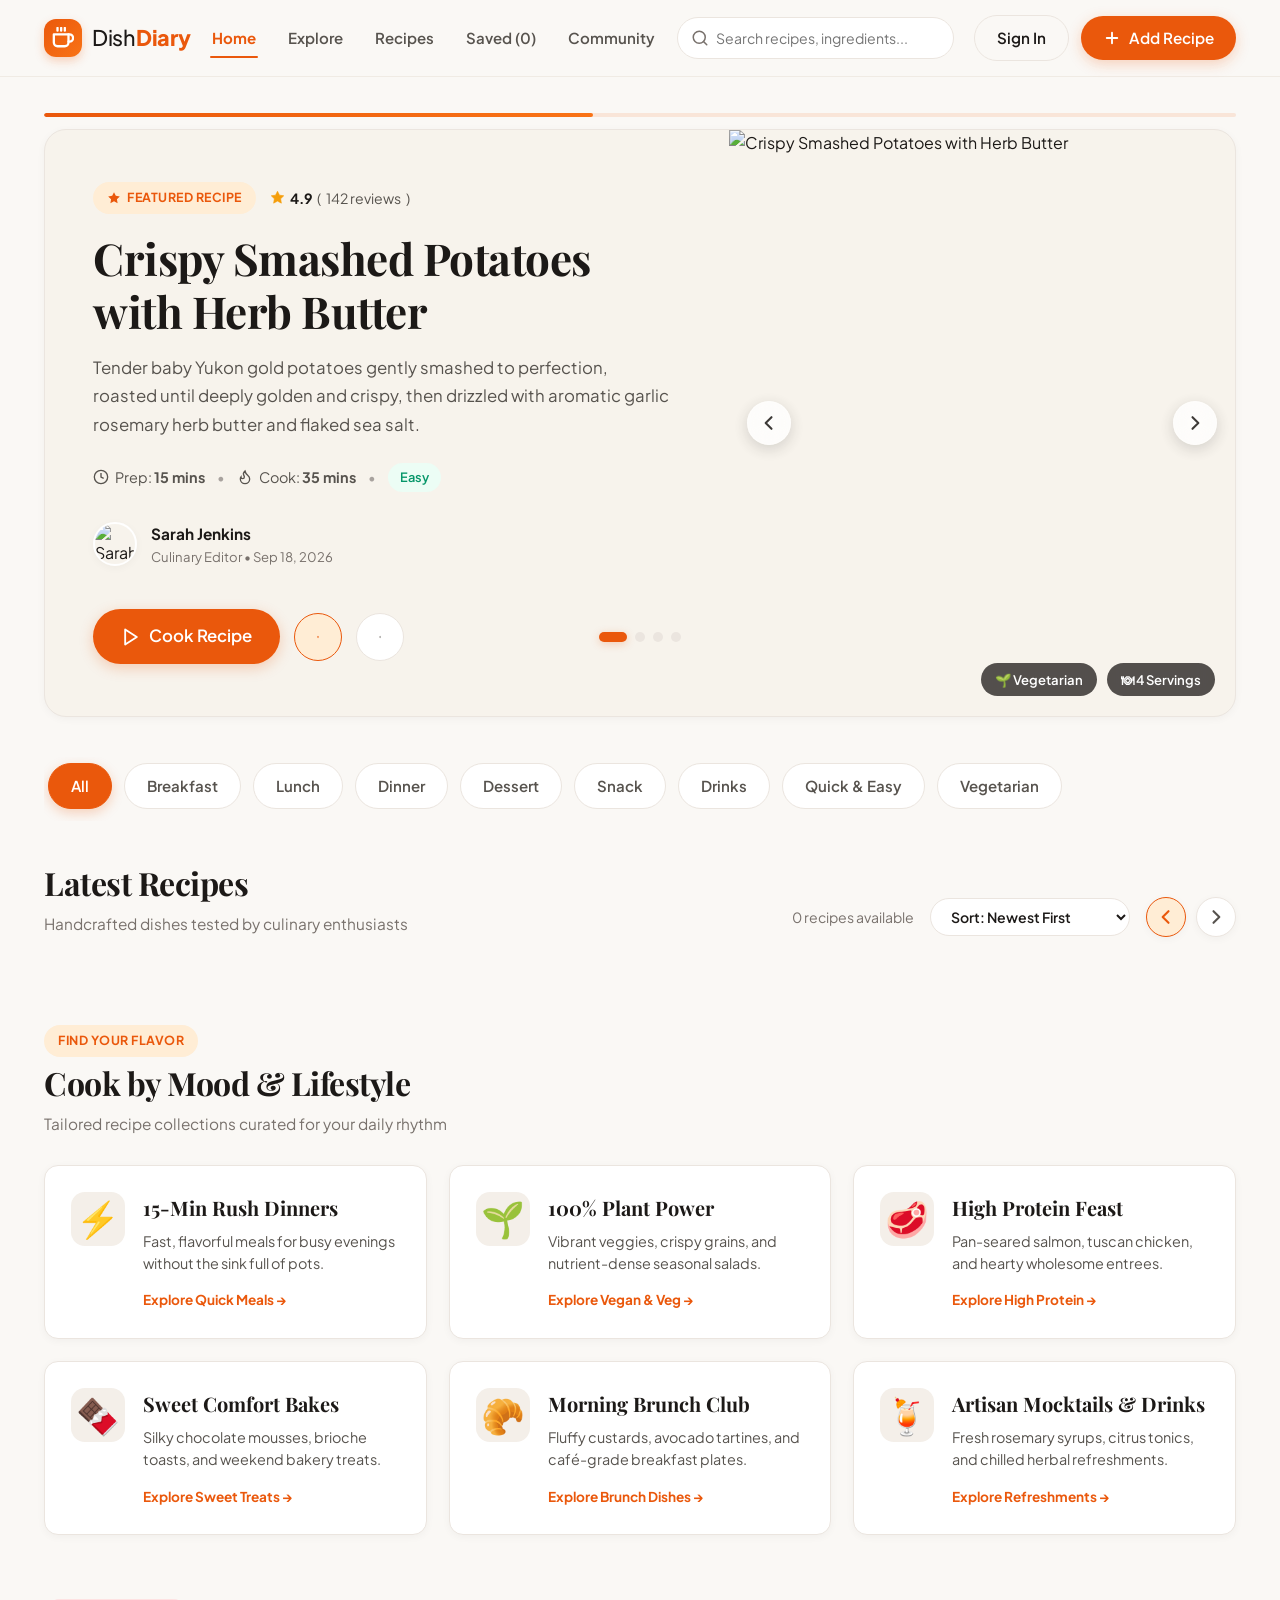
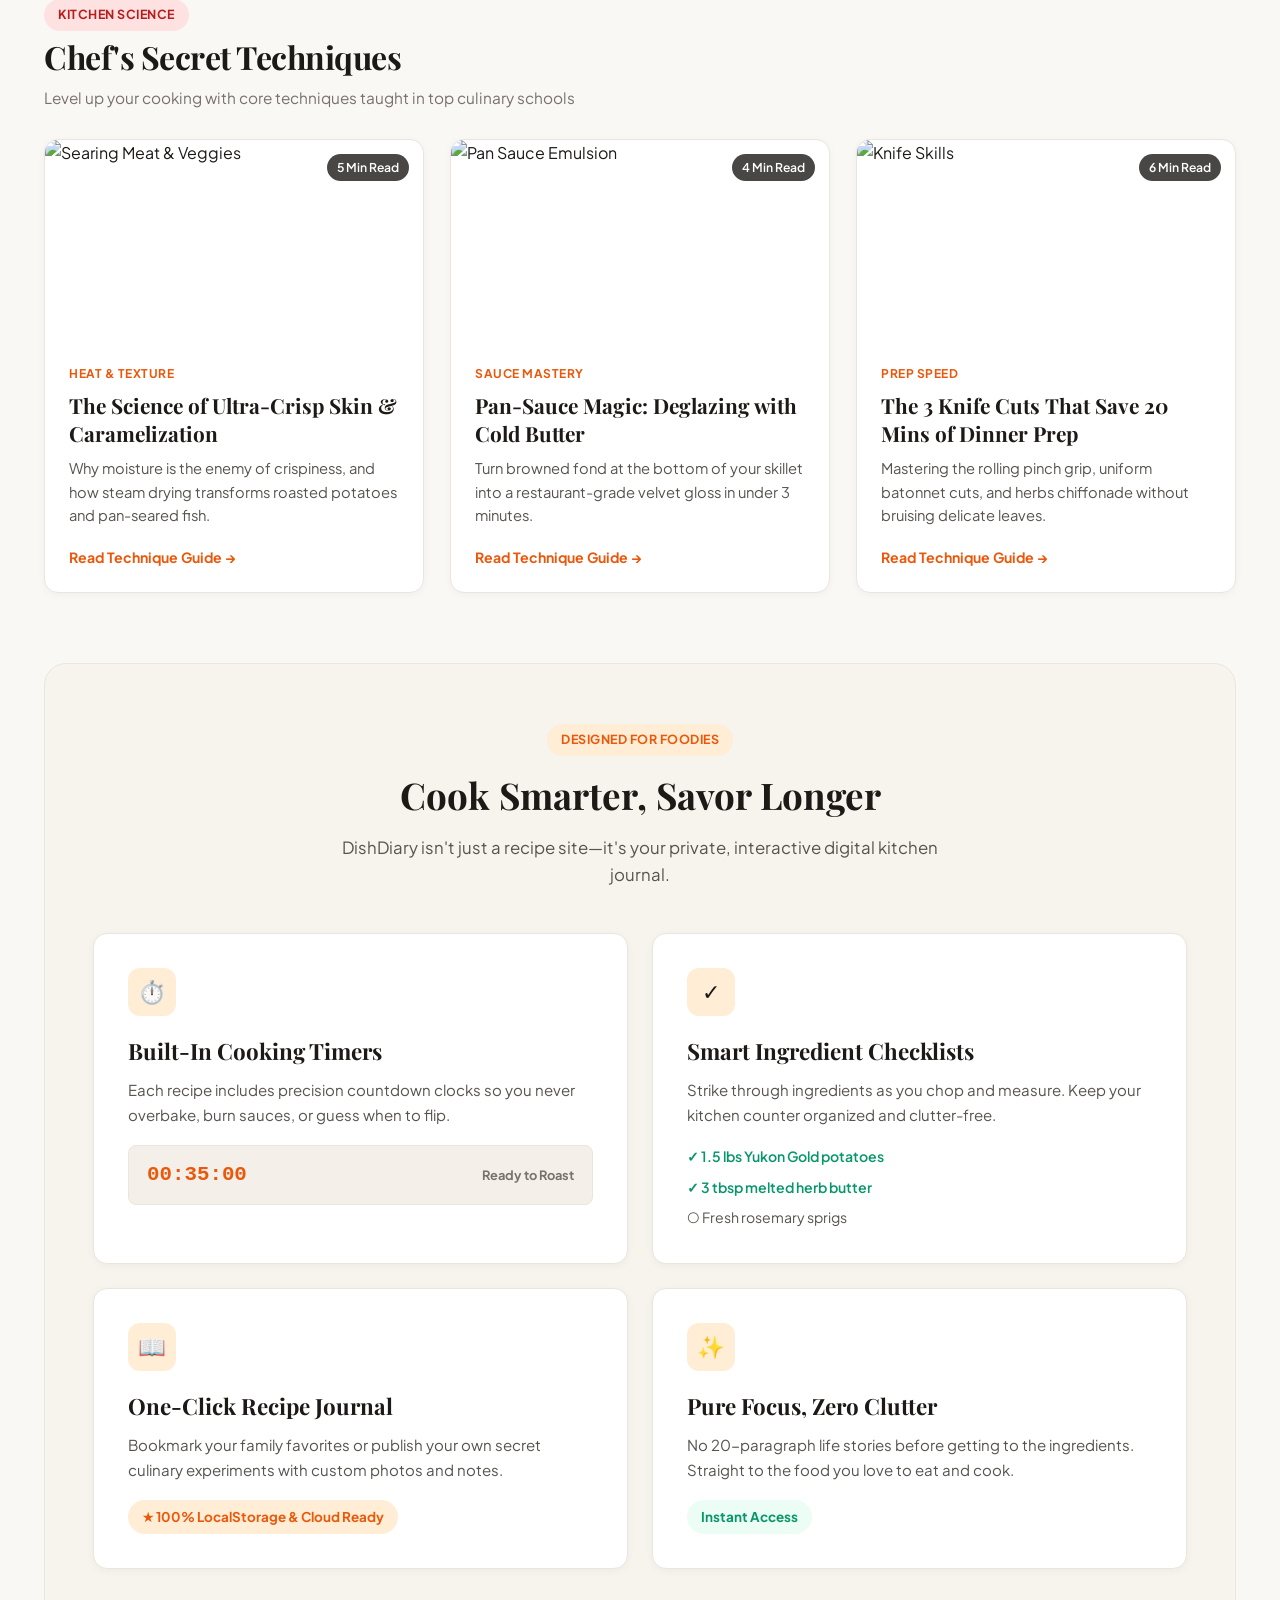
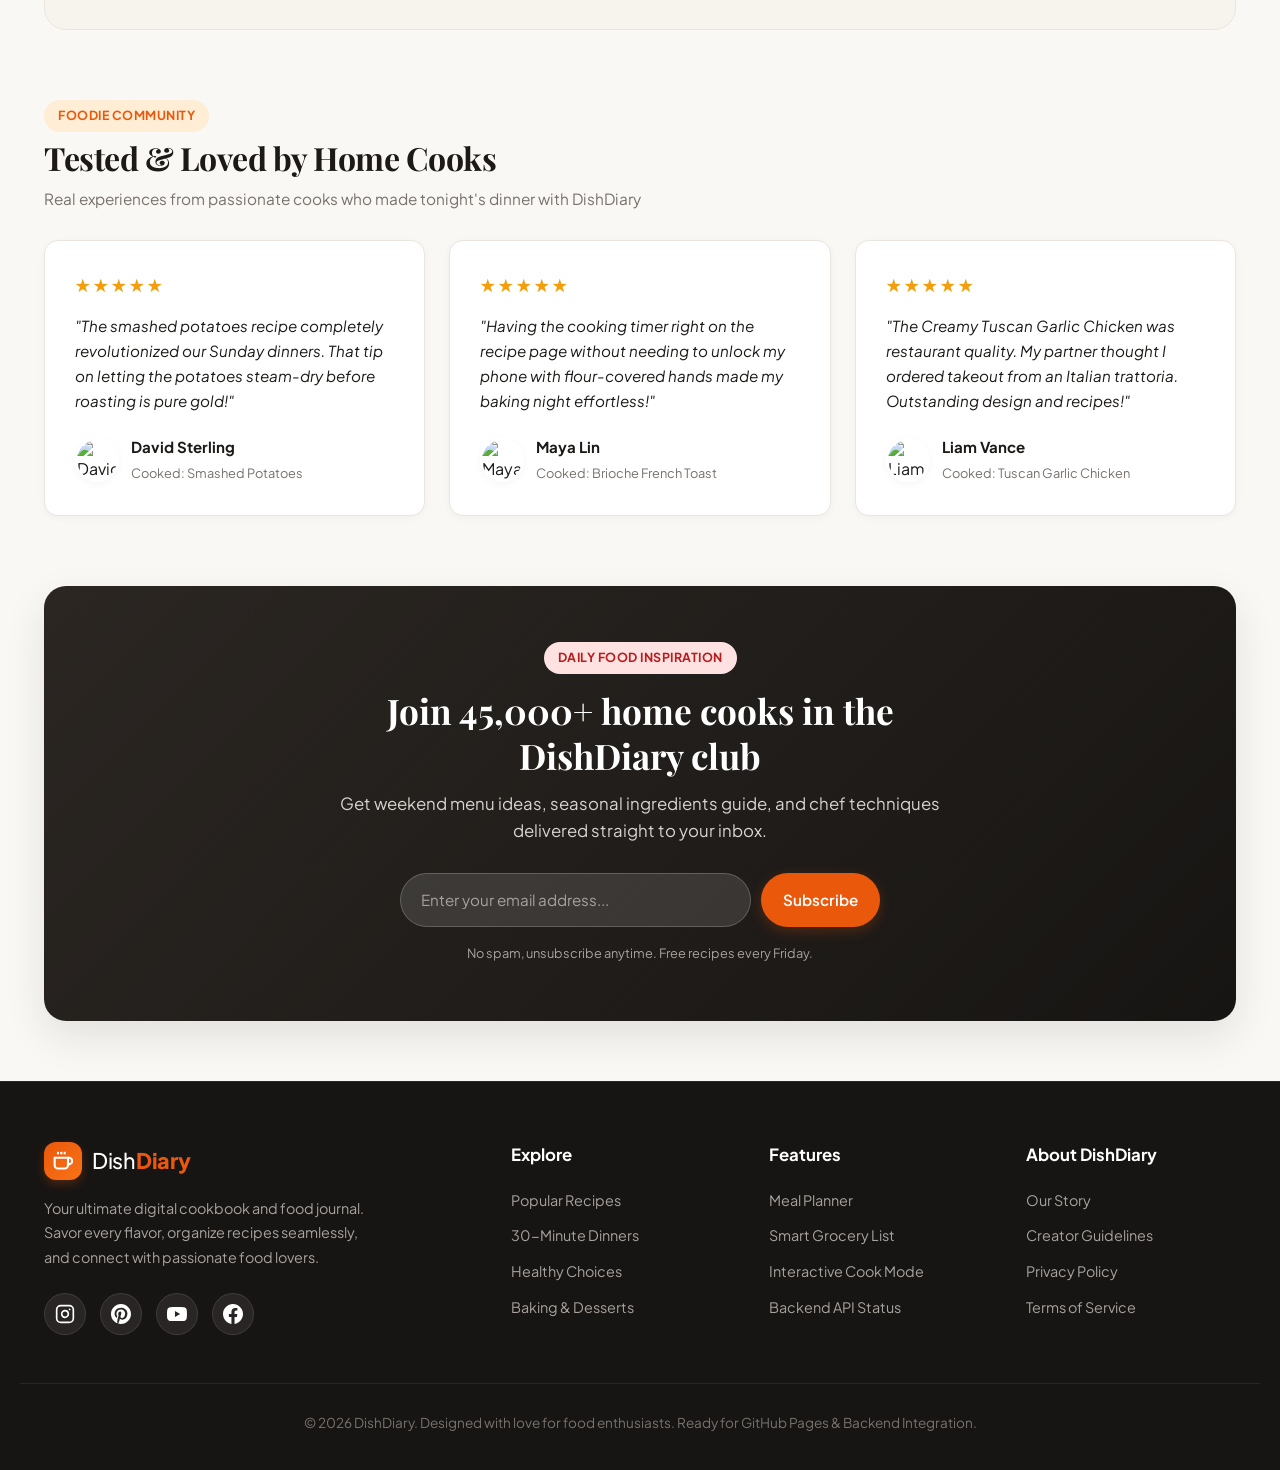
==== frontend/index.html @ 745b3f5f "feat: implement dynamic Hero auto-slide carousel with progress timer & fix navigation and social ico" ====
<!DOCTYPE html>
<html lang="en">
<head>
  <meta charset="UTF-8">
  <meta name="viewport" content="width=device-width, initial-scale=1.0">
  <title>DishDiary — Discover, Cook & Share Wonderful Recipes</title>
  <meta name="description" content="DishDiary is your modern culinary companion to discover chef-curated recipes, create dishes, and save your favorite culinary creations.">
  
  <!-- Favicon -->
  <link rel="icon" href="data:image/svg+xml,<svg xmlns=%22http://www.w3.org/2000/svg%22 viewBox=%220 0 100 100%22><text y=%22.9em%22 font-size=%2290%22>🍳</text></svg>">

  <!-- Google Fonts: Editorial Serif + Modern Sans -->
  <link rel="preconnect" href="https://fonts.googleapis.com">
  <link rel="preconnect" href="https://fonts.gstatic.com" crossorigin>
  <link href="https://fonts.googleapis.com/css2?family=Playfair+Display:ital,wght@0,600;0,700;0,800;1,600&family=Plus+Jakarta+Sans:wght@400;500;600;700;800&display=swap" rel="stylesheet">
  
  <!-- Stylesheet -->
  <link rel="stylesheet" href="./style.css">
</head>
<body>

  <!-- Top Sticky Navigation Bar -->
  <header class="navbar-wrapper">
    <div class="navbar container">
      <!-- Logo -->
      <a href="#" class="brand-logo" id="brandLogo">
        <div class="logo-icon">
          <svg width="22" height="22" viewBox="0 0 24 24" fill="none" stroke="currentColor" stroke-width="2.5" stroke-linecap="round" stroke-linejoin="round">
            <path d="M18 8h1a4 4 0 0 1 0 8h-1"></path>
            <path d="M2 8h16v9a4 4 0 0 1-4 4H6a4 4 0 0 1-4-4V8z"></path>
            <line x1="6" y1="1" x2="6" y2="4"></line>
            <line x1="10" y1="1" x2="10" y2="4"></line>
            <line x1="14" y1="1" x2="14" y2="4"></line>
          </svg>
        </div>
        <span class="logo-text">Dish<strong>Diary</strong></span>
      </a>

      <!-- Desktop Links -->
      <nav class="nav-links" id="desktopNav">
        <a href="#home" class="nav-link active" data-nav="home">Home</a>
        <a href="#explore" class="nav-link" data-nav="explore">Explore</a>
        <a href="#recipes" class="nav-link" data-nav="recipes">Recipes</a>
        <a href="#saved" class="nav-link" id="savedTabLink" data-nav="saved">Saved (<span id="savedCount">0</span>)</a>
        <a href="#community" class="nav-link" data-nav="community">Community</a>
      </nav>

      <!-- Search Input Container -->
      <div class="nav-search">
        <svg class="search-icon" width="18" height="18" viewBox="0 0 24 24" fill="none" stroke="currentColor" stroke-width="2" stroke-linecap="round" stroke-linejoin="round">
          <circle cx="11" cy="11" r="8"></circle>
          <line x1="21" y1="21" x2="16.65" y2="16.65"></line>
        </svg>
        <input type="text" id="recipeSearchInput" placeholder="Search recipes, ingredients..." autocomplete="off">
        <button class="clear-search-btn" id="clearSearchBtn" title="Clear search">✕</button>
      </div>

      <!-- Right Actions -->
      <div class="nav-actions">
        <button class="btn btn-outline" id="signInBtn">Sign In</button>
        <a href="./add-recipe.html" class="btn btn-primary" id="openAddRecipeBtn">
          <svg width="18" height="18" viewBox="0 0 24 24" fill="none" stroke="currentColor" stroke-width="2.5" stroke-linecap="round" stroke-linejoin="round">
            <line x1="12" y1="5" x2="12" y2="19"></line>
            <line x1="5" y1="12" x2="19" y2="12"></line>
          </svg>
          <span>Add Recipe</span>
        </a>
        <!-- Mobile menu toggle -->
        <button class="mobile-toggle-btn" id="mobileMenuBtn" aria-label="Toggle navigation">
          <span></span>
          <span></span>
          <span></span>
        </button>
      </div>
    </div>

    <!-- Mobile Dropdown Navigation -->
    <div class="mobile-menu" id="mobileMenu">
      <a href="#home" class="mobile-nav-link active" data-nav="home">Home</a>
      <a href="#explore" class="mobile-nav-link" data-nav="explore">Explore</a>
      <a href="#recipes" class="mobile-nav-link" data-nav="recipes">Recipes</a>
      <a href="#saved" class="mobile-nav-link" id="mobileSavedTabLink" data-nav="saved">Saved Recipes (<span id="mobileSavedCount">0</span>)</a>
      <a href="#community" class="mobile-nav-link" data-nav="community">Community</a>
      <div class="mobile-menu-actions">
        <button class="btn btn-outline full-width" id="mobileSignInBtn">Sign In</button>
        <a href="./add-recipe.html" class="btn btn-primary full-width" id="mobileAddRecipeBtn">+ Add New Recipe</a>
      </div>
    </div>
  </header>

  <!-- Main Content Container -->
  <main class="main-content" id="home">
    
    <!-- Hero / Featured Recipe Showcase (Matches Figma Canvas) -->
    <!-- Hero / Featured Recipe Showcase (Matches Figma Canvas with Dynamic Auto-Slide) -->
    <section class="hero-section container">
      <div class="hero-carousel-wrapper" id="heroCarouselWrapper">
        <!-- Auto-Slide Countdown Progress Bar -->
        <div class="hero-progress-track" title="Slide timer">
          <div class="hero-progress-bar" id="heroProgressBar"></div>
        </div>

        <div class="featured-card" id="featuredHeroCard">
          <!-- Left details panel -->
          <div class="featured-info" id="heroInfoPanel">
            <div class="featured-badge-group">
              <span class="badge badge-featured">
                <svg width="14" height="14" viewBox="0 0 24 24" fill="currentColor">
                  <polygon points="12 2 15.09 8.26 22 9.27 17 14.14 18.18 21.02 12 17.77 5.82 21.02 7 14.14 2 9.27 8.91 8.26 12 2"></polygon>
                </svg>
                <span id="heroBadgeText">Featured Recipe</span>
              </span>
              <span class="recipe-rating">
                <svg width="15" height="15" viewBox="0 0 24 24" fill="#F59E0B" stroke="#F59E0B">
                  <polygon points="12 2 15.09 8.26 22 9.27 17 14.14 18.18 21.02 12 17.77 5.82 21.02 7 14.14 2 9.27 8.91 8.26 12 2"></polygon>
                </svg>
                <strong id="heroRatingVal">4.9</strong> (<span id="heroReviewsCount">142 reviews</span>)
              </span>
            </div>

            <h1 class="featured-title" id="featuredTitle">Crispy Smashed Potatoes with Herb Butter</h1>

            <p class="featured-description" id="featuredDesc">
              Tender baby Yukon gold potatoes gently smashed to perfection, roasted until deeply golden and crispy, then drizzled with aromatic garlic rosemary herb butter and flaked sea salt.
            </p>

            <!-- Meta badges row -->
            <div class="featured-meta">
              <div class="meta-item">
                <svg width="16" height="16" viewBox="0 0 24 24" fill="none" stroke="currentColor" stroke-width="2">
                  <circle cx="12" cy="12" r="10"></circle>
                  <polyline points="12 6 12 12 16 14"></polyline>
                </svg>
                <span>Prep: <strong id="heroPrepVal">15 mins</strong></span>
              </div>
              <div class="meta-divider">•</div>
              <div class="meta-item">
                <svg width="16" height="16" viewBox="0 0 24 24" fill="none" stroke="currentColor" stroke-width="2">
                  <path d="M8.5 14.5A2.5 2.5 0 0 0 11 12c0-1.38-.5-2-1-3-1.072-2.143-.224-4.054 2-6 .5 2.5 2 4.9 4 6.5 2 1.6 3 3.5 3 5.5a7 7 0 1 1-14 0c0-1.153.433-2.294 1-3a2.5 2.5 0 0 0 2.5 2.5z"></path>
                </svg>
                <span>Cook: <strong id="heroCookVal">35 mins</strong></span>
              </div>
              <div class="meta-divider">•</div>
              <span class="badge badge-difficulty" id="heroDifficultyBadge">Easy</span>
            </div>

            <!-- Author Info -->
            <div class="author-block">
              <img src="https://images.unsplash.com/photo-1534528741775-53994a69daeb?auto=format&fit=crop&w=120&h=120&q=80" alt="Sarah Jenkins" class="author-avatar" id="heroAuthorAvatar">
              <div class="author-text">
                <span class="author-name" id="heroAuthorName">Sarah Jenkins</span>
                <span class="author-subtitle" id="heroAuthorSubtitle">Culinary Editor • Sep 18, 2026</span>
              </div>
            </div>

            <!-- Actions row with CTAs and Carousel Dots -->
            <div class="featured-actions-row">
              <div class="featured-actions">
                <button class="btn btn-primary btn-lg" id="cookFeaturedBtn">
                  <svg width="20" height="20" viewBox="0 0 24 24" fill="none" stroke="currentColor" stroke-width="2.2" stroke-linecap="round" stroke-linejoin="round">
                    <polygon points="5 3 19 12 5 21 5 3"></polygon>
                  </svg>
                  Cook Recipe
                </button>
                <button class="btn btn-icon-round" id="featuredBookmarkBtn" title="Save this recipe">
                  <svg width="20" height="20" viewBox="0 0 24 24" fill="none" stroke="currentColor" stroke-width="2" stroke-linecap="round" stroke-linejoin="round">
                    <path d="M19 21l-7-5-7 5V5a2 2 0 0 1 2-2h10a2 2 0 0 1 2 2z"></path>
                  </svg>
                </button>
                <button class="btn btn-icon-round" id="shareHeroBtn" title="Share recipe">
                  <svg width="18" height="18" viewBox="0 0 24 24" fill="none" stroke="currentColor" stroke-width="2" stroke-linecap="round" stroke-linejoin="round">
                    <circle cx="18" cy="5" r="3"></circle>
                    <circle cx="6" cy="12" r="3"></circle>
                    <circle cx="18" cy="19" r="3"></circle>
                    <line x1="8.59" y1="13.51" x2="15.42" y2="17.49"></line>
                    <line x1="15.41" y1="6.51" x2="8.59" y2="10.49"></line>
                  </svg>
                </button>
              </div>

              <!-- Interactive Hero Slide Pagination Dots -->
              <div class="hero-dots-container" id="heroDotsContainer" aria-label="Slide indicators">
                <!-- Injected via JavaScript -->
              </div>
            </div>
          </div>

          <!-- Right image panel with Floating Carousel Arrows -->
          <div class="featured-media" id="heroMediaPanel">
            <img 
              src="https://images.unsplash.com/photo-1598515214211-89d3c73ae83b?auto=format&fit=crop&w=1200&h=1000&q=85" 
              alt="Crispy Smashed Potatoes with Herb Butter" 
              class="featured-img"
              id="featuredImg"
            >
            <div class="featured-img-overlay">
              <span class="dietary-tag" id="heroDietaryTag">🌱 Vegetarian</span>
              <span class="servings-tag" id="heroServingsTag">🍽 4 Servings</span>
            </div>

            <!-- Floating Hero Navigation Arrows -->
            <button class="hero-arrow-btn prev" id="heroPrevBtn" aria-label="Previous Featured Recipe" title="Previous recipe">
              <svg width="20" height="20" viewBox="0 0 24 24" fill="none" stroke="currentColor" stroke-width="2.5" stroke-linecap="round" stroke-linejoin="round">
                <path d="M15 19l-7-7 7-7"/>
              </svg>
            </button>
            <button class="hero-arrow-btn next" id="heroNextBtn" aria-label="Next Featured Recipe" title="Next recipe">
              <svg width="20" height="20" viewBox="0 0 24 24" fill="none" stroke="currentColor" stroke-width="2.5" stroke-linecap="round" stroke-linejoin="round">
                <path d="M9 5l7 7-7 7"/>
              </svg>
            </button>
          </div>
        </div>
      </div>
    </section>

    <!-- Category Filter Bar (Pills matching Figma) -->
    <section class="categories-section container" id="explore">
      <div class="categories-scroll" id="categoryTabs">
        <button class="category-pill active" data-category="All">All</button>
        <button class="category-pill" data-category="Breakfast">Breakfast</button>
        <button class="category-pill" data-category="Lunch">Lunch</button>
        <button class="category-pill" data-category="Dinner">Dinner</button>
        <button class="category-pill" data-category="Dessert">Dessert</button>
        <button class="category-pill" data-category="Snack">Snack</button>
        <button class="category-pill" data-category="Drinks">Drinks</button>
        <button class="category-pill" data-category="Quick & Easy">Quick & Easy</button>
        <button class="category-pill" data-category="Vegetarian">Vegetarian</button>
      </div>
    </section>

    <!-- Latest Recipes Section -->
    <section class="recipes-section container" id="recipes">
      <div class="section-header">
        <div class="section-title-wrap">
          <h2 class="section-title">Latest Recipes</h2>
          <p class="section-subtitle">Handcrafted dishes tested by culinary enthusiasts</p>
        </div>
        
        <div class="section-controls">
          <span class="recipes-count-text"><span id="filteredRecipesCount">0</span> recipes available</span>
          <div class="filter-sort-dropdown">
            <select id="sortBySelect" aria-label="Sort recipes">
              <option value="latest">Sort: Newest First</option>
              <option value="rating">Sort: Highest Rated</option>
              <option value="time">Sort: Fastest Cooking</option>
            </select>
          </div>
          <!-- Figma Carousel Arrow Buttons (Prev < / Next >) with Clear Chevron Icons -->
          <div class="carousel-nav-btns" id="latestCarouselNav">
            <button class="carousel-nav-btn prev-btn active" id="prevRecipeBtn" aria-label="Previous recipes" title="Previous page">
              <svg width="20" height="20" viewBox="0 0 24 24" fill="none" stroke="currentColor" stroke-width="2.5" stroke-linecap="round" stroke-linejoin="round">
                <path d="M15 19l-7-7 7-7"/>
              </svg>
            </button>
            <button class="carousel-nav-btn next-btn" id="nextRecipeBtn" aria-label="Next recipes" title="Next page">
              <svg width="20" height="20" viewBox="0 0 24 24" fill="none" stroke="currentColor" stroke-width="2.5" stroke-linecap="round" stroke-linejoin="round">
                <path d="M9 5l7 7-7 7"/>
              </svg>
            </button>
          </div>
        </div>
      </div>

      <!-- Recipes Grid -->
      <div class="recipes-grid" id="recipesGrid">
        <!-- Injected dynamically via app.js -->
      </div>

      <!-- Empty state when search or filter returns 0 -->
      <div class="empty-state hidden" id="emptyState">
        <div class="empty-state-icon">🍲</div>
        <h3>No matching recipes found</h3>
        <p>Try searching for another keyword or selecting a different category.</p>
        <button class="btn btn-outline" id="resetFiltersBtn">Reset All Filters</button>
      </div>
    </section>

    <!-- SECTION 1: Explore by Diet & Cooking Mood -->
    <section class="diet-mood-section container">
      <div class="section-header">
        <div class="section-title-wrap">
          <span class="badge badge-featured">Find Your Flavor</span>
          <h2 class="section-title">Cook by Mood & Lifestyle</h2>
          <p class="section-subtitle">Tailored recipe collections curated for your daily rhythm</p>
        </div>
      </div>

      <div class="mood-cards-grid">
        <div class="mood-card" data-mood="Quick & Easy">
          <div class="mood-icon">⚡</div>
          <div class="mood-info">
            <h4>15-Min Rush Dinners</h4>
            <p>Fast, flavorful meals for busy evenings without the sink full of pots.</p>
            <span class="mood-link">Explore Quick Meals →</span>
          </div>
        </div>

        <div class="mood-card" data-mood="Vegetarian">
          <div class="mood-icon">🌱</div>
          <div class="mood-info">
            <h4>100% Plant Power</h4>
            <p>Vibrant veggies, crispy grains, and nutrient-dense seasonal salads.</p>
            <span class="mood-link">Explore Vegan & Veg →</span>
          </div>
        </div>

        <div class="mood-card" data-mood="Dinner">
          <div class="mood-icon">🥩</div>
          <div class="mood-info">
            <h4>High Protein Feast</h4>
            <p>Pan-seared salmon, tuscan chicken, and hearty wholesome entrees.</p>
            <span class="mood-link">Explore High Protein →</span>
          </div>
        </div>

        <div class="mood-card" data-mood="Dessert">
          <div class="mood-icon">🍫</div>
          <div class="mood-info">
            <h4>Sweet Comfort Bakes</h4>
            <p>Silky chocolate mousses, brioche toasts, and weekend bakery treats.</p>
            <span class="mood-link">Explore Sweet Treats →</span>
          </div>
        </div>

        <div class="mood-card" data-mood="Breakfast">
          <div class="mood-icon">🥐</div>
          <div class="mood-info">
            <h4>Morning Brunch Club</h4>
            <p>Fluffy custards, avocado tartines, and café-grade breakfast plates.</p>
            <span class="mood-link">Explore Brunch Dishes →</span>
          </div>
        </div>

        <div class="mood-card" data-mood="Drinks">
          <div class="mood-icon">🍹</div>
          <div class="mood-info">
            <h4>Artisan Mocktails & Drinks</h4>
            <p>Fresh rosemary syrups, citrus tonics, and chilled herbal refreshments.</p>
            <span class="mood-link">Explore Refreshments →</span>
          </div>
        </div>
      </div>
    </section>

    <!-- SECTION 2: Culinary Masterclass & Techniques -->
    <section class="masterclass-section container">
      <div class="section-header">
        <div class="section-title-wrap">
          <span class="badge badge-accent">Kitchen Science</span>
          <h2 class="section-title">Chef's Secret Techniques</h2>
          <p class="section-subtitle">Level up your cooking with core techniques taught in top culinary schools</p>
        </div>
      </div>

      <div class="masterclass-grid">
        <article class="masterclass-card">
          <div class="masterclass-media">
            <img src="https://images.unsplash.com/photo-1544025162-d76694265947?auto=format&fit=crop&w=700&q=80" alt="Searing Meat & Veggies" class="masterclass-img">
            <span class="masterclass-time">5 Min Read</span>
          </div>
          <div class="masterclass-content">
            <span class="masterclass-tag">Heat & Texture</span>
            <h3 class="masterclass-headline">The Science of Ultra-Crisp Skin & Caramelization</h3>
            <p>Why moisture is the enemy of crispiness, and how steam drying transforms roasted potatoes and pan-seared fish.</p>
            <a href="#recipes" class="masterclass-cta">Read Technique Guide →</a>
          </div>
        </article>

        <article class="masterclass-card">
          <div class="masterclass-media">
            <img src="https://images.unsplash.com/photo-1556910103-1c02745aae4d?auto=format&fit=crop&w=700&q=80" alt="Pan Sauce Emulsion" class="masterclass-img">
            <span class="masterclass-time">4 Min Read</span>
          </div>
          <div class="masterclass-content">
            <span class="masterclass-tag">Sauce Mastery</span>
            <h3 class="masterclass-headline">Pan-Sauce Magic: Deglazing with Cold Butter</h3>
            <p>Turn browned fond at the bottom of your skillet into a restaurant-grade velvet gloss in under 3 minutes.</p>
            <a href="#recipes" class="masterclass-cta">Read Technique Guide →</a>
          </div>
        </article>

        <article class="masterclass-card">
          <div class="masterclass-media">
            <img src="https://images.unsplash.com/photo-1507048331197-7d4ac70811cf?auto=format&fit=crop&w=700&q=80" alt="Knife Skills" class="masterclass-img">
            <span class="masterclass-time">6 Min Read</span>
          </div>
          <div class="masterclass-content">
            <span class="masterclass-tag">Prep Speed</span>
            <h3 class="masterclass-headline">The 3 Knife Cuts That Save 20 Mins of Dinner Prep</h3>
            <p>Mastering the rolling pinch grip, uniform batonnet cuts, and herbs chiffonade without bruising delicate leaves.</p>
            <a href="#recipes" class="masterclass-cta">Read Technique Guide →</a>
          </div>
        </article>
      </div>
    </section>

    <!-- SECTION 3: Why Cooks Love DishDiary (Bento Features) -->
    <section class="bento-features-section container">
      <div class="bento-banner">
        <div class="bento-header text-center">
          <span class="badge badge-featured">Designed for Foodies</span>
          <h2 class="bento-main-title">Cook Smarter, Savor Longer</h2>
          <p class="bento-main-desc">DishDiary isn't just a recipe site—it's your private, interactive digital kitchen journal.</p>
        </div>

        <div class="bento-grid">
          <div class="bento-card bento-timer">
            <div class="bento-icon-bubble">⏱️</div>
            <h3>Built-In Cooking Timers</h3>
            <p>Each recipe includes precision countdown clocks so you never overbake, burn sauces, or guess when to flip.</p>
            <div class="bento-timer-demo">00:35:00 <span>Ready to Roast</span></div>
          </div>

          <div class="bento-card bento-checklist">
            <div class="bento-icon-bubble">✓</div>
            <h3>Smart Ingredient Checklists</h3>
            <p>Strike through ingredients as you chop and measure. Keep your kitchen counter organized and clutter-free.</p>
            <ul class="bento-demo-list">
              <li class="checked">✓ 1.5 lbs Yukon Gold potatoes</li>
              <li class="checked">✓ 3 tbsp melted herb butter</li>
              <li>○ Fresh rosemary sprigs</li>
            </ul>
          </div>

          <div class="bento-card bento-journal">
            <div class="bento-icon-bubble">📖</div>
            <h3>One-Click Recipe Journal</h3>
            <p>Bookmark your family favorites or publish your own secret culinary experiments with custom photos and notes.</p>
            <span class="bento-metric">★ 100% LocalStorage & Cloud Ready</span>
          </div>

          <div class="bento-card bento-zero-ads">
            <div class="bento-icon-bubble">✨</div>
            <h3>Pure Focus, Zero Clutter</h3>
            <p>No 20-paragraph life stories before getting to the ingredients. Straight to the food you love to eat and cook.</p>
            <span class="bento-badge-clean">Instant Access</span>
          </div>
        </div>
      </div>
    </section>

    <!-- SECTION 4: Community Foodie Spotlight & Reviews -->
    <section class="community-spotlight-section container">
      <div class="section-header">
        <div class="section-title-wrap">
          <span class="badge badge-featured">Foodie Community</span>
          <h2 class="section-title">Tested & Loved by Home Cooks</h2>
          <p class="section-subtitle">Real experiences from passionate cooks who made tonight's dinner with DishDiary</p>
        </div>
      </div>

      <div class="testimonials-grid">
        <div class="testimonial-card">
          <div class="testimonial-rating">★★★★★</div>
          <p class="testimonial-quote">"The smashed potatoes recipe completely revolutionized our Sunday dinners. That tip on letting the potatoes steam-dry before roasting is pure gold!"</p>
          <div class="testimonial-author">
            <img src="https://images.unsplash.com/photo-1539571696357-5a69c17a67c6?auto=format&fit=crop&w=120&h=120&q=80" alt="David Sterling" class="testimonial-avatar">
            <div>
              <strong>David Sterling</strong>
              <span>Cooked: Smashed Potatoes</span>
            </div>
          </div>
        </div>

        <div class="testimonial-card">
          <div class="testimonial-rating">★★★★★</div>
          <p class="testimonial-quote">"Having the cooking timer right on the recipe page without needing to unlock my phone with flour-covered hands made my baking night effortless!"</p>
          <div class="testimonial-author">
            <img src="https://images.unsplash.com/photo-1517841905240-472988babdf9?auto=format&fit=crop&w=120&h=120&q=80" alt="Maya Lin" class="testimonial-avatar">
            <div>
              <strong>Maya Lin</strong>
              <span>Cooked: Brioche French Toast</span>
            </div>
          </div>
        </div>

        <div class="testimonial-card">
          <div class="testimonial-rating">★★★★★</div>
          <p class="testimonial-quote">"The Creamy Tuscan Garlic Chicken was restaurant quality. My partner thought I ordered takeout from an Italian trattoria. Outstanding design and recipes!"</p>
          <div class="testimonial-author">
            <img src="https://images.unsplash.com/photo-1507003211169-0a1dd7228f2d?auto=format&fit=crop&w=120&h=120&q=80" alt="Liam Vance" class="testimonial-avatar">
            <div>
              <strong>Liam Vance</strong>
              <span>Cooked: Tuscan Garlic Chicken</span>
            </div>
          </div>
        </div>
      </div>
    </section>

    <!-- Interactive Cooking Spotlight / Weekly Newsletter Banner -->
    <section class="newsletter-section container" id="community">
      <div class="newsletter-card">
        <div class="newsletter-content">
          <span class="badge badge-accent">Daily Food Inspiration</span>
          <h2>Join 45,000+ home cooks in the DishDiary club</h2>
          <p>Get weekend menu ideas, seasonal ingredients guide, and chef techniques delivered straight to your inbox.</p>
          <form class="newsletter-form" id="newsletterForm" onsubmit="event.preventDefault(); alert('Thank you for subscribing to DishDiary!'); this.reset();">
            <input type="email" placeholder="Enter your email address..." required>
            <button type="submit" class="btn btn-primary">Subscribe</button>
          </form>
          <span class="newsletter-hint">No spam, unsubscribe anytime. Free recipes every Friday.</span>
        </div>
      </div>
    </section>

  </main>

  <!-- Footer -->
  <footer class="footer">
    <div class="container footer-grid">
      <div class="footer-col brand-col">
        <div class="brand-logo">
          <div class="logo-icon">
            <svg width="20" height="20" viewBox="0 0 24 24" fill="none" stroke="currentColor" stroke-width="2.5">
              <path d="M18 8h1a4 4 0 0 1 0 8h-1"></path>
              <path d="M2 8h16v9a4 4 0 0 1-4 4H6a4 4 0 0 1-4-4V8z"></path>
              <line x1="6" y1="1" x2="6" y2="4"></line>
              <line x1="10" y1="1" x2="10" y2="4"></line>
              <line x1="14" y1="1" x2="14" y2="4"></line>
            </svg>
          </div>
          <span class="logo-text">Dish<strong>Diary</strong></span>
        </div>
        <p class="footer-desc">Your ultimate digital cookbook and food journal. Savor every flavor, organize recipes seamlessly, and connect with passionate food lovers.</p>
        <div class="social-links">
          <a href="https://instagram.com" target="_blank" rel="noopener" aria-label="Instagram" title="Follow on Instagram">
            <svg width="20" height="20" viewBox="0 0 24 24" fill="none" stroke="currentColor" stroke-width="2" stroke-linecap="round" stroke-linejoin="round">
              <rect x="2" y="2" width="20" height="20" rx="5" ry="5"></rect>
              <path d="M16 11.37A4 4 0 1 1 12.63 8 4 4 0 0 1 16 11.37z"></path>
              <line x1="17.5" y1="6.5" x2="17.51" y2="6.5"></line>
            </svg>
          </a>
          <a href="https://pinterest.com" target="_blank" rel="noopener" aria-label="Pinterest" title="Pin on Pinterest">
            <svg width="20" height="20" viewBox="0 0 24 24" fill="currentColor">
              <path d="M12 0C5.373 0 0 5.373 0 12c0 5.084 3.163 9.426 7.627 11.174-.105-.949-.2-2.405.042-3.441.218-.937 1.407-5.965 1.407-5.965s-.359-.719-.359-1.782c0-1.668.967-2.914 2.171-2.914 1.023 0 1.518.769 1.518 1.69 0 1.029-.655 2.568-.994 3.995-.283 1.194.599 2.169 1.777 2.169 2.133 0 3.772-2.249 3.772-5.495 0-2.873-2.064-4.882-5.012-4.882-3.414 0-5.418 2.561-5.418 5.207 0 1.031.397 2.138.893 2.738a.36.36 0 0 1 .083.345l-.333 1.36c-.053.22-.174.267-.402.161-1.499-.698-2.436-2.889-2.436-4.649 0-3.785 2.75-7.262 7.929-7.262 4.163 0 7.398 2.967 7.398 6.931 0 4.136-2.607 7.464-6.227 7.464-1.216 0-2.359-.631-2.75-1.378l-.748 2.853c-.271 1.043-1.002 2.35-1.492 3.146C9.57 23.812 10.763 24 12 24c6.627 0 12-5.373 12-12S18.627 0 12 0z"/>
            </svg>
          </a>
          <a href="https://youtube.com" target="_blank" rel="noopener" aria-label="YouTube" title="Watch on YouTube">
            <svg width="20" height="20" viewBox="0 0 24 24" fill="currentColor">
              <path d="M23.498 6.186a3.016 3.016 0 0 0-2.122-2.136C19.505 3.545 12 3.545 12 3.545s-7.505 0-9.377.505A3.017 3.017 0 0 0 .502 6.186C0 8.07 0 12 0 12s0 3.93.502 5.814a3.016 3.016 0 0 0 2.122 2.136c1.871.505 9.376.505 9.376.505s7.505 0 9.377-.505a3.015 3.015 0 0 0 2.122-2.136C24 15.93 24 12 24 12s0-3.93-.502-5.814zM9.545 15.568V8.432L15.818 12l-6.273 3.568z"/>
            </svg>
          </a>
          <a href="https://facebook.com" target="_blank" rel="noopener" aria-label="Facebook" title="Join on Facebook">
            <svg width="20" height="20" viewBox="0 0 24 24" fill="currentColor">
              <path d="M24 12.073c0-6.627-5.373-12-12-12s-12 5.373-12 12c0 5.99 4.388 10.954 10.125 11.854v-8.385H7.078v-3.47h3.047V9.43c0-3.007 1.792-4.669 4.533-4.669 1.312 0 2.686.235 2.686.235v2.953H15.83c-1.491 0-1.956.925-1.956 1.874v2.25h3.328l-.532 3.47h-2.796v8.385C19.612 23.027 24 18.062 24 12.073z"/>
            </svg>
          </a>
        </div>
      </div>

      <div class="footer-col">
        <h4>Explore</h4>
        <ul>
          <li><a href="#recipes">Popular Recipes</a></li>
          <li><a href="#quick">30-Minute Dinners</a></li>
          <li><a href="#healthy">Healthy Choices</a></li>
          <li><a href="#desserts">Baking & Desserts</a></li>
        </ul>
      </div>

      <div class="footer-col">
        <h4>Features</h4>
        <ul>
          <li><a href="#meal-plan">Meal Planner</a></li>
          <li><a href="#grocery">Smart Grocery List</a></li>
          <li><a href="#timer">Interactive Cook Mode</a></li>
          <li><a href="#api">Backend API Status</a></li>
        </ul>
      </div>

      <div class="footer-col">
        <h4>About DishDiary</h4>
        <ul>
          <li><a href="#about">Our Story</a></li>
          <li><a href="#community">Creator Guidelines</a></li>
          <li><a href="#privacy">Privacy Policy</a></li>
          <li><a href="#terms">Terms of Service</a></li>
        </ul>
      </div>
    </div>

    <div class="footer-bottom container">
      <p>© 2026 DishDiary. Designed with love for food enthusiasts. Ready for GitHub Pages & Backend Integration.</p>
    </div>
  </footer>

  <!-- ================= MODALS ================= -->

  <!-- 1. Recipe Detail Modal (Pop-up with cooking instructions, timer & ingredients) -->
  <div class="modal-backdrop" id="recipeDetailModal">
    <div class="modal-card modal-lg">
      <button class="modal-close-btn" id="closeDetailModalBtn" aria-label="Close modal">✕</button>
      
      <div class="modal-scroll-body" id="modalDetailContent">
        <!-- Injected via app.js -->
      </div>
    </div>
  </div>

  <!-- 2. Add New Recipe Modal -->
  <div class="modal-backdrop" id="addRecipeModal">
    <div class="modal-card">
      <button class="modal-close-btn" id="closeAddRecipeModalBtn" aria-label="Close modal">✕</button>
      
      <div class="modal-header">
        <span class="badge badge-accent">Create New</span>
        <h2>Add Your Recipe to DishDiary</h2>
        <p>Share your favorite cooking secrets with the food community.</p>
      </div>

      <form id="addRecipeForm" class="add-recipe-form">
        <div class="form-group">
          <label for="newTitle">Recipe Title *</label>
          <input type="text" id="newTitle" placeholder="e.g. Creamy Truffle Mushroom Tagliatelle" required>
        </div>

        <div class="form-row">
          <div class="form-group">
            <label for="newCategory">Category *</label>
            <select id="newCategory" required>
              <option value="Dinner">Dinner</option>
              <option value="Lunch">Lunch</option>
              <option value="Breakfast">Breakfast</option>
              <option value="Dessert">Dessert</option>
              <option value="Snack">Snack</option>
              <option value="Drinks">Drinks</option>
              <option value="Quick & Easy">Quick & Easy</option>
            </select>
          </div>

          <div class="form-group">
            <label for="newDifficulty">Difficulty *</label>
            <select id="newDifficulty" required>
              <option value="Easy">Easy</option>
              <option value="Intermediate">Intermediate</option>
              <option value="Chef Level">Chef Level</option>
            </select>
          </div>
        </div>

        <div class="form-row">
          <div class="form-group">
            <label for="newPrepTime">Prep Time (mins) *</label>
            <input type="number" id="newPrepTime" placeholder="15" min="1" required>
          </div>
          <div class="form-group">
            <label for="newCookTime">Cook Time (mins) *</label>
            <input type="number" id="newCookTime" placeholder="30" min="1" required>
          </div>
          <div class="form-group">
            <label for="newServings">Servings</label>
            <input type="number" id="newServings" placeholder="4" min="1" value="4">
          </div>
        </div>

        <div class="form-group">
          <label for="newImageUrl">Recipe Image URL (Unsplash or direct image link)</label>
          <input type="url" id="newImageUrl" placeholder="https://images.unsplash.com/photo-...">
          <small class="hint-text">Leave blank to use an auto-assigned beautiful culinary image.</small>
        </div>

        <div class="form-group">
          <label for="newDescription">Short Summary *</label>
          <textarea id="newDescription" rows="2" placeholder="Briefly describe what makes this dish delightful..." required></textarea>
        </div>

        <div class="form-group">
          <label for="newIngredients">Ingredients (one item per line) *</label>
          <textarea id="newIngredients" rows="3" placeholder="500g baby potatoes&#10;3 tbsp melted butter&#10;2 cloves garlic, minced&#10;Fresh rosemary & sea salt" required></textarea>
        </div>

        <div class="form-group">
          <label for="newInstructions">Instructions (one step per line) *</label>
          <textarea id="newInstructions" rows="3" placeholder="Boil potatoes until fork-tender (approx. 15 mins).&#10;Place on baking sheet and gently smash flat using a glass.&#10;Brush generously with garlic herb butter.&#10;Bake at 425°F (220°C) for 25 mins until extra crispy." required></textarea>
        </div>

        <div class="form-actions">
          <button type="button" class="btn btn-outline" id="cancelAddRecipeBtn">Cancel</button>
          <button type="submit" class="btn btn-primary">Save to DishDiary</button>
        </div>
      </form>
    </div>
  </div>

  <!-- Toast Notification Container -->
  <div class="toast-container" id="toastContainer"></div>

  <!-- Application Logic -->
  <script src="./app.js"></script>
</body>
</html>
---- frontend/style.css ----
/* =========================================================
   DishDiary Design System & Stylesheet
   Modern Culinary Aesthetic matching Figma Canvas
   ========================================================= */

:root {
  /* Color Palette */
  --primary: #ea580c;
  --primary-hover: #c2410c;
  --primary-light: #ffedd5;
  --primary-glow: rgba(234, 88, 12, 0.25);

  --bg-main: #faf8f5;
  --bg-card: #ffffff;
  --bg-subtle: #f4efe9;
  --border-color: #ebe5df;
  --border-light: #f0ebe4;

  --text-main: #1c1917;
  --text-muted: #57534e;
  --text-light: #78716c;
  --text-subtle: #a8a29e;

  /* Badges & Accents */
  --badge-easy-bg: #ecfdf5;
  --badge-easy-text: #059669;
  --badge-med-bg: #fef3c7;
  --badge-med-text: #d97706;
  --badge-hard-bg: #fee2e2;
  --badge-hard-text: #dc2626;

  --star-color: #f59e0b;
  --shadow-sm: 0 2px 8px rgba(28, 25, 23, 0.04);
  --shadow-md: 0 8px 24px rgba(28, 25, 23, 0.07);
  --shadow-lg: 0 16px 40px rgba(28, 25, 23, 0.1);
  --shadow-primary: 0 8px 20px rgba(234, 88, 12, 0.3);

  /* Radius */
  --radius-sm: 8px;
  --radius-md: 14px;
  --radius-lg: 22px;
  --radius-full: 9999px;

  /* Typography */
  --font-serif: 'Playfair Display', Georgia, serif;
  --font-sans: 'Plus Jakarta Sans', -apple-system, BlinkMacSystemFont, 'Segoe UI', Roboto, sans-serif;
  
  --transition-fast: 0.2s cubic-bezier(0.16, 1, 0.3, 1);
  --transition-normal: 0.3s cubic-bezier(0.16, 1, 0.3, 1);
}

/* Reset & Base Setup */
*, *::before, *::after {
  box-sizing: border-box;
  margin: 0;
  padding: 0;
}

html {
  scroll-behavior: smooth;
  font-size: 16px;
  -webkit-tap-highlight-color: transparent;
}

body {
  font-family: var(--font-sans);
  background-color: var(--bg-main);
  color: var(--text-main);
  line-height: 1.6;
  min-height: 100vh;
  display: flex;
  flex-direction: column;
  overflow-x: hidden;
}

img {
  max-width: 100%;
  height: auto;
  display: block;
}

a {
  color: inherit;
  text-decoration: none;
  transition: color var(--transition-fast);
}

button, input, select, textarea {
  font: inherit;
  outline: none;
  border: none;
}

.container {
  width: 100%;
  max-width: 1240px;
  margin-left: auto;
  margin-right: auto;
  padding-left: 24px;
  padding-right: 24px;
}

/* =========================================================
   Buttons & UI Elements
   ========================================================= */

.btn {
  display: inline-flex;
  align-items: center;
  justify-content: center;
  gap: 8px;
  font-weight: 600;
  font-size: 0.95rem;
  padding: 10px 22px;
  border-radius: var(--radius-full);
  cursor: pointer;
  transition: all var(--transition-fast);
  white-space: nowrap;
}

.btn-primary {
  background-color: var(--primary);
  color: #ffffff;
  box-shadow: 0 4px 14px var(--primary-glow);
}

.btn-primary:hover {
  background-color: var(--primary-hover);
  box-shadow: var(--shadow-primary);
  transform: translateY(-1px);
}

.btn-primary:active {
  transform: translateY(0);
}

.btn-outline {
  background-color: transparent;
  color: var(--text-main);
  border: 1px solid var(--border-color);
}

.btn-outline:hover {
  background-color: var(--bg-card);
  border-color: var(--text-main);
}

.btn-lg {
  padding: 14px 28px;
  font-size: 1.05rem;
}

.btn-icon-round {
  width: 48px;
  height: 48px;
  border-radius: 50%;
  background-color: var(--bg-card);
  border: 1px solid var(--border-color);
  color: var(--text-muted);
  display: inline-flex;
  align-items: center;
  justify-content: center;
  cursor: pointer;
  transition: all var(--transition-fast);
}

.btn-icon-round:hover {
  background-color: var(--primary-light);
  border-color: var(--primary);
  color: var(--primary);
  transform: translateY(-2px);
}

.btn-icon-round.active {
  background-color: var(--primary-light);
  border-color: var(--primary);
  color: var(--primary);
}

.btn-icon-round.active svg {
  fill: var(--primary);
}

.full-width {
  width: 100%;
}

/* Badges */
.badge {
  display: inline-flex;
  align-items: center;
  gap: 6px;
  font-size: 0.78rem;
  font-weight: 700;
  text-transform: uppercase;
  letter-spacing: 0.5px;
  padding: 6px 14px;
  border-radius: var(--radius-full);
}

.badge-featured {
  background-color: var(--primary-light);
  color: var(--primary);
}

.badge-accent {
  background-color: #fee2e2;
  color: #b91c1c;
}

.badge-difficulty {
  font-size: 0.8rem;
  font-weight: 600;
  text-transform: capitalize;
  letter-spacing: 0;
  padding: 4px 12px;
  background-color: var(--badge-easy-bg);
  color: var(--badge-easy-text);
  border-radius: var(--radius-full);
}

.badge-difficulty.intermediate {
  background-color: var(--badge-med-bg);
  color: var(--badge-med-text);
}

.badge-difficulty.chef {
  background-color: var(--badge-hard-bg);
  color: var(--badge-hard-text);
}

/* =========================================================
   Navigation Bar
   ========================================================= */

.navbar-wrapper {
  position: sticky;
  top: 0;
  z-index: 100;
  background-color: rgba(250, 248, 245, 0.92);
  backdrop-filter: blur(14px);
  -webkit-backdrop-filter: blur(14px);
  border-bottom: 1px solid var(--border-light);
  transition: all var(--transition-fast);
}

.navbar {
  display: flex;
  align-items: center;
  justify-content: space-between;
  gap: 20px;
  height: 76px;
}

/* Brand Logo */
.brand-logo {
  display: flex;
  align-items: center;
  gap: 10px;
  font-size: 1.35rem;
  color: var(--text-main);
  text-decoration: none;
}

.logo-icon {
  width: 38px;
  height: 38px;
  background: linear-gradient(135deg, var(--primary) 0%, #f97316 100%);
  color: #ffffff;
  border-radius: 12px;
  display: flex;
  align-items: center;
  justify-content: center;
  box-shadow: 0 4px 10px var(--primary-glow);
}

.logo-text {
  font-weight: 500;
  letter-spacing: -0.3px;
}

.logo-text strong {
  color: var(--primary);
  font-weight: 800;
}

/* Nav Links */
.nav-links {
  display: flex;
  align-items: center;
  gap: 28px;
}

.nav-link {
  font-size: 0.94rem;
  font-weight: 600;
  color: var(--text-muted);
  position: relative;
  padding: 8px 2px;
  cursor: pointer;
  transition: color var(--transition-fast);
}

.nav-link:hover {
  color: var(--text-main);
}

.nav-link.active {
  color: var(--primary);
  font-weight: 700;
}

.nav-link.active::after {
  content: '';
  position: absolute;
  bottom: 0;
  left: 0;
  right: 0;
  height: 2.5px;
  background-color: var(--primary);
  border-radius: var(--radius-full);
}

/* Search Bar */
.nav-search {
  position: relative;
  flex: 1;
  max-width: 320px;
  display: flex;
  align-items: center;
}

.nav-search input {
  width: 100%;
  height: 42px;
  padding: 8px 36px 8px 38px;
  background-color: var(--bg-card);
  border: 1px solid var(--border-color);
  border-radius: var(--radius-full);
  font-size: 0.88rem;
  color: var(--text-main);
  transition: all var(--transition-fast);
}

.nav-search input:focus {
  border-color: var(--primary);
  box-shadow: 0 0 0 3px var(--primary-glow);
  background-color: #ffffff;
}

.search-icon {
  position: absolute;
  left: 14px;
  color: var(--text-light);
  pointer-events: none;
}

.clear-search-btn {
  position: absolute;
  right: 12px;
  background: none;
  color: var(--text-light);
  cursor: pointer;
  display: none;
  font-size: 0.8rem;
}

.clear-search-btn.show {
  display: block;
}

/* Nav Actions */
.nav-actions {
  display: flex;
  align-items: center;
  gap: 12px;
}

.mobile-toggle-btn {
  display: none;
  flex-direction: column;
  justify-content: space-around;
  width: 36px;
  height: 36px;
  background: transparent;
  padding: 6px;
  cursor: pointer;
}

.mobile-toggle-btn span {
  display: block;
  height: 2px;
  width: 100%;
  background-color: var(--text-main);
  border-radius: 2px;
  transition: all var(--transition-fast);
}

.mobile-menu {
  display: none;
  flex-direction: column;
  background-color: var(--bg-card);
  border-bottom: 1px solid var(--border-color);
  padding: 18px 24px;
  gap: 14px;
}

.mobile-menu.open {
  display: flex;
}

.mobile-nav-link {
  font-weight: 600;
  padding: 10px 4px;
  border-bottom: 1px solid var(--border-light);
  color: var(--text-muted);
  transition: all var(--transition-fast);
}

.mobile-nav-link:hover,
.mobile-nav-link.active {
  color: var(--primary);
  font-weight: 700;
  padding-left: 8px;
}

.mobile-menu-actions {
  display: flex;
  flex-direction: column;
  gap: 10px;
  margin-top: 10px;
}

/* =========================================================
   Featured Recipe Hero Showcase (Figma Canvas Accurate)
   ========================================================= */

.hero-section {
  padding-top: 36px;
  padding-bottom: 40px;
}

.featured-card {
  background-color: #f7f3ec;
  border: 1px solid var(--border-color);
  border-radius: var(--radius-lg);
  display: grid;
  grid-template-columns: 1.15fr 0.85fr;
  overflow: hidden;
  box-shadow: var(--shadow-sm);
  transition: box-shadow var(--transition-normal);
}

.featured-card:hover {
  box-shadow: var(--shadow-md);
}

.featured-info {
  padding: 52px 48px;
  display: flex;
  flex-direction: column;
  justify-content: center;
}

.featured-badge-group {
  display: flex;
  align-items: center;
  gap: 14px;
  margin-bottom: 18px;
}

.recipe-rating {
  display: flex;
  align-items: center;
  gap: 5px;
  font-size: 0.88rem;
  color: var(--text-muted);
}

.recipe-rating strong {
  color: var(--text-main);
}

.featured-title {
  font-family: var(--font-serif);
  font-size: 2.75rem;
  font-weight: 700;
  line-height: 1.2;
  color: var(--text-main);
  margin-bottom: 16px;
  letter-spacing: -0.5px;
}

.featured-description {
  font-size: 1.05rem;
  color: var(--text-muted);
  line-height: 1.7;
  margin-bottom: 24px;
  max-width: 580px;
}

/* Meta Pills */
.featured-meta {
  display: flex;
  align-items: center;
  gap: 12px;
  font-size: 0.9rem;
  color: var(--text-muted);
  margin-bottom: 30px;
  flex-wrap: wrap;
}

.meta-item {
  display: flex;
  align-items: center;
  gap: 6px;
}

.meta-divider {
  color: var(--text-subtle);
}

/* Author Section */
.author-block {
  display: flex;
  align-items: center;
  gap: 14px;
  margin-bottom: 32px;
}

.author-avatar {
  width: 44px;
  height: 44px;
  border-radius: 50%;
  object-fit: cover;
  border: 2px solid #ffffff;
  box-shadow: var(--shadow-sm);
}

.author-text {
  display: flex;
  flex-direction: column;
}

.author-name {
  font-weight: 700;
  font-size: 0.96rem;
  color: var(--text-main);
}

.author-subtitle {
  font-size: 0.82rem;
  color: var(--text-light);
}

.featured-actions-row {
  display: flex;
  align-items: center;
  justify-content: space-between;
  flex-wrap: wrap;
  gap: 16px;
  margin-top: 10px;
}

.featured-actions {
  display: flex;
  align-items: center;
  gap: 14px;
}

/* Hero Carousel Wrapper & Auto-slide Timer */
.hero-carousel-wrapper {
  position: relative;
  width: 100%;
}

.hero-progress-track {
  width: 100%;
  height: 4px;
  background-color: rgba(234, 88, 12, 0.12);
  border-radius: var(--radius-full);
  overflow: hidden;
  margin-bottom: 12px;
}

.hero-progress-bar {
  height: 100%;
  width: 0%;
  background: linear-gradient(90deg, var(--primary) 0%, #f97316 100%);
  border-radius: var(--radius-full);
  transition: width 0.1s linear;
}

/* Slide Indicator Dots on Hero */
.hero-dots-container {
  display: flex;
  align-items: center;
  gap: 8px;
}

.hero-dot {
  width: 10px;
  height: 10px;
  border-radius: 50%;
  background-color: var(--border-color);
  border: none;
  cursor: pointer;
  transition: all 0.3s cubic-bezier(0.16, 1, 0.3, 1);
  padding: 0;
  margin: 0;
}

.hero-dot:hover {
  background-color: #fdba74;
  transform: scale(1.2);
}

.hero-dot.active {
  width: 28px;
  border-radius: 12px;
  background-color: var(--primary);
  box-shadow: 0 2px 8px var(--primary-glow);
}

/* Floating Navigation Arrows on Hero Media Panel */
.hero-arrow-btn {
  position: absolute;
  top: 50%;
  transform: translateY(-50%);
  width: 44px;
  height: 44px;
  border-radius: 50%;
  background: rgba(255, 255, 255, 0.9);
  backdrop-filter: blur(10px);
  -webkit-backdrop-filter: blur(10px);
  border: 1px solid rgba(255, 255, 255, 0.6);
  color: var(--text-main);
  display: inline-flex;
  align-items: center;
  justify-content: center;
  cursor: pointer;
  box-shadow: 0 4px 16px rgba(0, 0, 0, 0.18);
  transition: all 0.25s cubic-bezier(0.16, 1, 0.3, 1);
  z-index: 10;
  opacity: 0.85;
}

.hero-arrow-btn:hover {
  opacity: 1;
  background: var(--primary);
  color: #ffffff;
  transform: translateY(-50%) scale(1.1);
  box-shadow: 0 6px 20px var(--primary-glow);
}

.hero-arrow-btn.prev {
  left: 18px;
}

.hero-arrow-btn.next {
  right: 18px;
}

.hero-arrow-btn svg {
  width: 20px !important;
  height: 20px !important;
  stroke: currentColor;
  stroke-width: 2.5;
  display: block;
}

/* Transition Animations for Hero Content */
.hero-transition-fade {
  animation: heroFadeSlideIn 0.45s cubic-bezier(0.16, 1, 0.3, 1) forwards;
}

@keyframes heroFadeSlideIn {
  0% {
    opacity: 0.2;
    transform: translateY(10px);
  }
  100% {
    opacity: 1;
    transform: translateY(0);
  }
}

/* Hero Right Media */
.featured-media {
  position: relative;
  min-height: 420px;
  overflow: hidden;
}

.featured-img {
  width: 100%;
  height: 100%;
  object-fit: cover;
  object-position: center;
  transition: transform 0.6s cubic-bezier(0.16, 1, 0.3, 1), opacity 0.4s ease;
}

.featured-card:hover .featured-img {
  transform: scale(1.03);
}

.featured-img-overlay {
  position: absolute;
  bottom: 20px;
  right: 20px;
  display: flex;
  gap: 10px;
  z-index: 5;
}

.dietary-tag, .servings-tag {
  background-color: rgba(28, 25, 23, 0.75);
  backdrop-filter: blur(8px);
  color: #ffffff;
  padding: 6px 14px;
  border-radius: var(--radius-full);
  font-size: 0.82rem;
  font-weight: 600;
}

/* =========================================================
   Categories Filter Bar (Pills matching Figma)
   ========================================================= */

.categories-section {
  padding-bottom: 36px;
}

.categories-scroll {
  display: flex;
  align-items: center;
  gap: 12px;
  overflow-x: auto;
  padding: 6px 4px 12px 4px;
  scrollbar-width: none; /* Firefox */
}

.categories-scroll::-webkit-scrollbar {
  display: none; /* Chrome/Safari */
}

.category-pill {
  padding: 10px 22px;
  font-weight: 600;
  font-size: 0.94rem;
  border-radius: var(--radius-full);
  background-color: var(--bg-card);
  border: 1px solid var(--border-color);
  color: var(--text-muted);
  cursor: pointer;
  white-space: nowrap;
  transition: all var(--transition-fast);
}

.category-pill:hover {
  background-color: var(--bg-subtle);
  color: var(--text-main);
  border-color: #d8d0c7;
}

.category-pill.active {
  background-color: var(--primary);
  color: #ffffff;
  border-color: var(--primary);
  box-shadow: 0 4px 12px var(--primary-glow);
}

/* =========================================================
   Latest Recipes Section & Card Grid
   ========================================================= */

.recipes-section {
  padding-bottom: 60px;
}

.section-header {
  display: flex;
  align-items: flex-end;
  justify-content: space-between;
  margin-bottom: 28px;
  gap: 20px;
  flex-wrap: wrap;
}

.section-title {
  font-family: var(--font-serif);
  font-size: 2rem;
  font-weight: 700;
  color: var(--text-main);
  letter-spacing: -0.5px;
}

.section-subtitle {
  font-size: 0.96rem;
  color: var(--text-light);
  margin-top: 4px;
}

.section-controls {
  display: flex;
  align-items: center;
  gap: 16px;
}

.recipes-count-text {
  font-size: 0.88rem;
  color: var(--text-light);
}

.filter-sort-dropdown select {
  background-color: var(--bg-card);
  border: 1px solid var(--border-color);
  padding: 8px 16px;
  border-radius: var(--radius-full);
  font-size: 0.88rem;
  color: var(--text-main);
  cursor: pointer;
  font-weight: 600;
}

.filter-sort-dropdown select:focus {
  border-color: var(--primary);
}

/* Figma Carousel Arrow Buttons (The two circular buttons from the design) */
.carousel-nav-btns {
  display: flex;
  align-items: center;
  gap: 10px;
}

.carousel-nav-btn {
  width: 40px !important;
  height: 40px !important;
  min-width: 40px !important;
  min-height: 40px !important;
  border-radius: 50% !important;
  display: inline-flex !important;
  align-items: center !important;
  justify-content: center !important;
  cursor: pointer;
  padding: 0 !important;
  margin: 0 !important;
  outline: none;
  font-size: 0 !important;
  line-height: 0 !important;
  background-color: #ffffff;
  border: 1.5px solid var(--border-color);
  color: var(--text-muted);
  box-shadow: var(--shadow-sm);
  transition: all 0.25s cubic-bezier(0.16, 1, 0.3, 1);
  box-sizing: border-box;
}

.carousel-nav-btn svg {
  width: 20px !important;
  height: 20px !important;
  min-width: 20px !important;
  min-height: 20px !important;
  stroke: currentColor !important;
  stroke-width: 2.5px !important;
  display: block !important;
  pointer-events: none;
}

.carousel-nav-btn.active,
.carousel-nav-btn.prev-btn {
  background-color: var(--primary-light) !important;
  border-color: var(--primary) !important;
  color: var(--primary) !important;
}

.carousel-nav-btn.active:hover,
.carousel-nav-btn.prev-btn:hover {
  background-color: var(--primary) !important;
  color: #ffffff !important;
  transform: translateY(-2px);
  box-shadow: 0 4px 12px var(--primary-glow);
}

.carousel-nav-btn.next-btn {
  background-color: #ffffff;
  border-color: var(--border-color);
  color: var(--text-muted);
}

.carousel-nav-btn.next-btn:hover {
  border-color: var(--primary) !important;
  color: var(--primary) !important;
  background-color: var(--primary-light) !important;
  transform: translateY(-2px);
}

/* Recipe Grid */
.recipes-grid {
  display: grid;
  grid-template-columns: repeat(auto-fill, minmax(350px, 1fr));
  gap: 28px;
}

/* Individual Recipe Card */
.recipe-card {
  background-color: var(--bg-card);
  border: 1px solid var(--border-color);
  border-radius: var(--radius-md);
  overflow: hidden;
  display: flex;
  flex-direction: column;
  cursor: pointer;
  box-shadow: var(--shadow-sm);
  transition: all var(--transition-normal);
  position: relative;
}

.recipe-card:hover {
  transform: translateY(-5px);
  box-shadow: var(--shadow-md);
  border-color: #dfd7ce;
}

/* Card Media Header */
.card-media {
  position: relative;
  height: 220px;
  overflow: hidden;
}

.card-img {
  width: 100%;
  height: 100%;
  object-fit: cover;
  transition: transform 0.5s ease;
}

.recipe-card:hover .card-img {
  transform: scale(1.06);
}

.card-category-badge {
  position: absolute;
  top: 14px;
  left: 14px;
  background-color: rgba(255, 255, 255, 0.92);
  backdrop-filter: blur(6px);
  color: var(--text-main);
  font-size: 0.76rem;
  font-weight: 700;
  padding: 4px 12px;
  border-radius: var(--radius-full);
  text-transform: uppercase;
  letter-spacing: 0.4px;
}

.card-bookmark-btn {
  position: absolute;
  top: 14px;
  right: 14px;
  width: 36px;
  height: 36px;
  border-radius: 50%;
  background-color: rgba(255, 255, 255, 0.92);
  backdrop-filter: blur(6px);
  display: flex;
  align-items: center;
  justify-content: center;
  color: var(--text-muted);
  cursor: pointer;
  transition: all var(--transition-fast);
  border: none;
}

.card-bookmark-btn:hover {
  background-color: #ffffff;
  color: var(--primary);
  transform: scale(1.1);
}

.card-bookmark-btn.bookmarked {
  color: var(--primary);
}

.card-bookmark-btn.bookmarked svg {
  fill: var(--primary);
}

/* Card Body */
.card-body {
  padding: 22px;
  display: flex;
  flex-direction: column;
  flex: 1;
}

.card-meta-top {
  display: flex;
  align-items: center;
  justify-content: space-between;
  margin-bottom: 10px;
}

.card-rating {
  display: flex;
  align-items: center;
  gap: 4px;
  font-size: 0.85rem;
  font-weight: 700;
  color: var(--text-main);
}

.card-rating svg {
  color: var(--star-color);
  fill: var(--star-color);
}

.card-title {
  font-family: var(--font-serif);
  font-size: 1.35rem;
  font-weight: 700;
  line-height: 1.3;
  color: var(--text-main);
  margin-bottom: 10px;
  display: -webkit-box;
  -webkit-line-clamp: 2;
  -webkit-box-orient: vertical;
  overflow: hidden;
}

.card-desc {
  font-size: 0.92rem;
  color: var(--text-muted);
  line-height: 1.6;
  margin-bottom: 20px;
  display: -webkit-box;
  -webkit-line-clamp: 2;
  -webkit-box-orient: vertical;
  overflow: hidden;
  flex: 1;
}

.card-footer {
  display: flex;
  align-items: center;
  justify-content: space-between;
  padding-top: 14px;
  border-top: 1px solid var(--border-light);
  font-size: 0.84rem;
  color: var(--text-light);
}

.card-time {
  display: flex;
  align-items: center;
  gap: 6px;
}

/* Empty State */
.empty-state {
  text-align: center;
  padding: 60px 20px;
  background-color: var(--bg-card);
  border: 1px dashed var(--border-color);
  border-radius: var(--radius-md);
  margin: 20px 0;
}

.empty-state.hidden {
  display: none;
}

.empty-state-icon {
  font-size: 3rem;
  margin-bottom: 14px;
}

.empty-state h3 {
  font-family: var(--font-serif);
  font-size: 1.5rem;
  margin-bottom: 8px;
}

.empty-state p {
  color: var(--text-muted);
  margin-bottom: 20px;
}

/* =========================================================
   Newsletter / Community Card
   ========================================================= */

.newsletter-section {
  padding-bottom: 60px;
}

.newsletter-card {
  background: linear-gradient(135deg, #2b2622 0%, #171513 100%);
  border-radius: var(--radius-lg);
  padding: 56px 40px;
  color: #ffffff;
  text-align: center;
  box-shadow: var(--shadow-lg);
}

.newsletter-content {
  max-width: 620px;
  margin: 0 auto;
}

.newsletter-card h2 {
  font-family: var(--font-serif);
  font-size: 2.2rem;
  font-weight: 700;
  margin-top: 14px;
  margin-bottom: 12px;
  line-height: 1.3;
}

.newsletter-card p {
  color: #d6d3d1;
  font-size: 1.05rem;
  margin-bottom: 28px;
}

.newsletter-form {
  display: flex;
  gap: 10px;
  max-width: 480px;
  margin: 0 auto 12px auto;
}

.newsletter-form input {
  flex: 1;
  padding: 14px 20px;
  border-radius: var(--radius-full);
  background-color: rgba(255, 255, 255, 0.12);
  border: 1px solid rgba(255, 255, 255, 0.2);
  color: #ffffff;
  font-size: 0.95rem;
}

.newsletter-form input::placeholder {
  color: #a8a29e;
}

.newsletter-form input:focus {
  background-color: rgba(255, 255, 255, 0.2);
  border-color: var(--primary);
}

.newsletter-hint {
  font-size: 0.8rem;
  color: #a8a29e;
}

/* =========================================================
   Footer
   ========================================================= */

.footer {
  background-color: #171513;
  color: #d6d3d1;
  padding-top: 60px;
  padding-bottom: 36px;
  margin-top: auto;
  border-top: 1px solid #292524;
}

.footer-grid {
  display: grid;
  grid-template-columns: 2fr 1fr 1fr 1fr;
  gap: 48px;
  padding-bottom: 48px;
  border-bottom: 1px solid #292524;
}

.brand-col .brand-logo {
  color: #ffffff;
  margin-bottom: 16px;
}

.footer-desc {
  font-size: 0.9rem;
  line-height: 1.7;
  color: #a8a29e;
  max-width: 340px;
  margin-bottom: 24px;
}

.social-links {
  display: flex;
  align-items: center;
  gap: 14px;
}

.social-links a {
  width: 42px;
  height: 42px;
  border-radius: 50%;
  background-color: #292524;
  color: #ffffff !important;
  display: inline-flex;
  align-items: center;
  justify-content: center;
  transition: all 0.25s cubic-bezier(0.16, 1, 0.3, 1);
  border: 1px solid rgba(255, 255, 255, 0.1);
  text-decoration: none;
}

.social-links a svg {
  width: 20px;
  height: 20px;
  display: block;
  transition: transform 0.25s ease;
}

.social-links a svg[fill="currentColor"] {
  fill: #ffffff !important;
}

.social-links a svg[stroke="currentColor"] {
  stroke: #ffffff !important;
  fill: none !important;
}

.social-links a:hover {
  background-color: var(--primary) !important;
  color: #ffffff !important;
  transform: translateY(-3px) scale(1.1);
  box-shadow: 0 6px 16px rgba(234, 88, 12, 0.45);
  border-color: var(--primary);
}

.social-links a:hover svg[fill="currentColor"] {
  fill: #ffffff !important;
}

.social-links a:hover svg[stroke="currentColor"] {
  stroke: #ffffff !important;
}

.footer-col h4 {
  color: #ffffff;
  font-size: 1.05rem;
  font-weight: 700;
  margin-bottom: 18px;
}

.footer-col ul {
  list-style: none;
  display: flex;
  flex-direction: column;
  gap: 10px;
}

.footer-col ul a {
  font-size: 0.9rem;
  color: #a8a29e;
  transition: color var(--transition-fast);
}

.footer-col ul a:hover {
  color: var(--primary);
}

.footer-bottom {
  padding-top: 28px;
  text-align: center;
  font-size: 0.85rem;
  color: #78716c;
}

/* =========================================================
   Modals (Recipe Detail & Add Recipe)
   ========================================================= */

.modal-backdrop {
  position: fixed;
  inset: 0;
  background-color: rgba(28, 25, 23, 0.6);
  backdrop-filter: blur(6px);
  -webkit-backdrop-filter: blur(6px);
  z-index: 200;
  display: flex;
  align-items: center;
  justify-content: center;
  padding: 20px;
  opacity: 0;
  pointer-events: none;
  transition: opacity 0.25s ease;
}

.modal-backdrop.open {
  opacity: 1;
  pointer-events: auto;
}

.modal-card {
  background-color: var(--bg-card);
  border-radius: var(--radius-lg);
  width: 100%;
  max-width: 600px;
  max-height: 90vh;
  overflow-y: auto;
  position: relative;
  padding: 36px;
  box-shadow: var(--shadow-lg);
  transform: translateY(20px) scale(0.98);
  transition: transform 0.25s cubic-bezier(0.16, 1, 0.3, 1);
}

.modal-backdrop.open .modal-card {
  transform: translateY(0) scale(1);
}

.modal-lg {
  max-width: 860px;
  padding: 0;
}

.modal-close-btn {
  position: absolute;
  top: 20px;
  right: 20px;
  width: 38px;
  height: 38px;
  border-radius: 50%;
  background-color: var(--bg-subtle);
  color: var(--text-main);
  font-size: 1.1rem;
  display: flex;
  align-items: center;
  justify-content: center;
  cursor: pointer;
  z-index: 10;
  transition: all var(--transition-fast);
}

.modal-close-btn:hover {
  background-color: #e5ded4;
}

/* Modal Content Details */
.modal-detail-hero {
  position: relative;
  height: 340px;
  overflow: hidden;
}

.modal-detail-img {
  width: 100%;
  height: 100%;
  object-fit: cover;
}

.modal-detail-body {
  padding: 36px 40px;
}

.detail-header {
  margin-bottom: 24px;
}

.detail-badges {
  display: flex;
  align-items: center;
  gap: 12px;
  margin-bottom: 12px;
}

.detail-title {
  font-family: var(--font-serif);
  font-size: 2.2rem;
  font-weight: 700;
  line-height: 1.25;
  color: var(--text-main);
  margin-bottom: 14px;
}

.detail-desc {
  font-size: 1.05rem;
  color: var(--text-muted);
  line-height: 1.7;
}

/* Timer Widget */
.cooking-timer-box {
  background-color: var(--bg-subtle);
  border: 1px solid var(--border-color);
  border-radius: var(--radius-md);
  padding: 16px 20px;
  display: flex;
  align-items: center;
  justify-content: space-between;
  margin-bottom: 28px;
}

.timer-info {
  display: flex;
  align-items: center;
  gap: 12px;
}

.timer-clock {
  font-family: monospace;
  font-size: 1.5rem;
  font-weight: 700;
  color: var(--primary);
}

.timer-actions {
  display: flex;
  gap: 8px;
}

.timer-btn {
  padding: 6px 14px;
  font-size: 0.85rem;
  font-weight: 600;
  border-radius: var(--radius-full);
  cursor: pointer;
}

/* Modal Columns: Ingredients & Steps */
.detail-grid {
  display: grid;
  grid-template-columns: 1fr 1.4fr;
  gap: 36px;
}

.detail-section-title {
  font-family: var(--font-serif);
  font-size: 1.35rem;
  font-weight: 700;
  margin-bottom: 16px;
  display: flex;
  align-items: center;
  gap: 8px;
}

.ingredients-list {
  list-style: none;
  display: flex;
  flex-direction: column;
  gap: 10px;
}

.ingredient-item {
  display: flex;
  align-items: center;
  gap: 12px;
  font-size: 0.95rem;
  cursor: pointer;
  user-select: none;
}

.ingredient-item input[type="checkbox"] {
  accent-color: var(--primary);
  width: 18px;
  height: 18px;
  cursor: pointer;
}

.ingredient-item.checked span {
  text-decoration: line-through;
  color: var(--text-light);
}

.instructions-list {
  list-style: none;
  counter-reset: step-counter;
  display: flex;
  flex-direction: column;
  gap: 16px;
}

.instruction-step {
  counter-increment: step-counter;
  position: relative;
  padding-left: 40px;
  font-size: 0.96rem;
  line-height: 1.6;
}

.instruction-step::before {
  content: counter(step-counter);
  position: absolute;
  left: 0;
  top: 0;
  width: 26px;
  height: 26px;
  background-color: var(--primary-light);
  color: var(--primary);
  border-radius: 50%;
  font-weight: 700;
  font-size: 0.82rem;
  display: flex;
  align-items: center;
  justify-content: center;
}

/* Add Recipe Form Styling */
.modal-header {
  margin-bottom: 24px;
}

.modal-header h2 {
  font-family: var(--font-serif);
  font-size: 1.8rem;
  margin-top: 6px;
  margin-bottom: 6px;
}

.modal-header p {
  color: var(--text-muted);
  font-size: 0.92rem;
}

.add-recipe-form {
  display: flex;
  flex-direction: column;
  gap: 18px;
}

.form-group {
  display: flex;
  flex-direction: column;
  gap: 6px;
}

.form-row {
  display: grid;
  grid-template-columns: repeat(auto-fit, minmax(140px, 1fr));
  gap: 14px;
}

.form-group label {
  font-weight: 600;
  font-size: 0.88rem;
  color: var(--text-main);
}

.form-group input,
.form-group select,
.form-group textarea {
  width: 100%;
  padding: 10px 14px;
  background-color: var(--bg-main);
  border: 1px solid var(--border-color);
  border-radius: var(--radius-sm);
  font-size: 0.92rem;
  color: var(--text-main);
}

.form-group input:focus,
.form-group select:focus,
.form-group textarea:focus {
  border-color: var(--primary);
  background-color: #ffffff;
  box-shadow: 0 0 0 3px var(--primary-glow);
}

.hint-text {
  font-size: 0.78rem;
  color: var(--text-light);
}

.form-actions {
  display: flex;
  justify-content: flex-end;
  gap: 12px;
  margin-top: 12px;
}

/* =========================================================
   Toast Notification
   ========================================================= */

.toast-container {
  position: fixed;
  bottom: 24px;
  right: 24px;
  z-index: 300;
  display: flex;
  flex-direction: column;
  gap: 10px;
  pointer-events: none;
}

.toast {
  background-color: #1c1917;
  color: #ffffff;
  padding: 12px 20px;
  border-radius: var(--radius-full);
  font-size: 0.9rem;
  font-weight: 600;
  display: flex;
  align-items: center;
  gap: 10px;
  box-shadow: var(--shadow-lg);
  pointer-events: auto;
  animation: toastSlideUp 0.3s cubic-bezier(0.16, 1, 0.3, 1) forwards;
}

@keyframes toastSlideUp {
  from {
    transform: translateY(20px);
    opacity: 0;
  }
  to {
    transform: translateY(0);
    opacity: 1;
  }
}

/* =========================================================
   Responsive Design Breakpoints
   ========================================================= */

@media (max-width: 1024px) {
  .featured-card {
    grid-template-columns: 1fr;
  }
  
  .featured-media {
    order: -1;
    min-height: 320px;
  }

  .featured-info {
    padding: 36px 30px;
  }

  .footer-grid {
    grid-template-columns: 1fr 1fr;
    gap: 36px;
  }
}

@media (max-width: 768px) {
  .nav-links, .nav-search, .nav-actions .btn-outline {
    display: none;
  }

  .mobile-toggle-btn {
    display: flex;
  }

  .featured-title {
    font-size: 2rem;
  }

  .recipes-grid {
    grid-template-columns: 1fr;
  }

  .detail-grid {
    grid-template-columns: 1fr;
    gap: 24px;
  }

  .modal-detail-body {
    padding: 24px;
  }

  .footer-grid {
    grid-template-columns: 1fr;
  }
}

/* =========================================================
   Dedicated Recipe Detail Page Styles (recipe-detail.html)
   ========================================================= */

.page-recipe-detail {
  padding-top: 24px;
  padding-bottom: 70px;
}

.detail-breadcrumbs {
  display: flex;
  align-items: center;
  gap: 10px;
  font-size: 0.9rem;
  color: var(--text-light);
  margin-bottom: 24px;
}

.breadcrumb-back {
  display: inline-flex;
  align-items: center;
  gap: 6px;
  font-weight: 600;
  color: var(--primary);
  transition: transform var(--transition-fast);
}

.breadcrumb-back:hover {
  transform: translateX(-3px);
}

.breadcrumb-separator {
  color: var(--text-subtle);
}

.breadcrumb-current {
  color: var(--text-main);
  font-weight: 500;
}

/* Detail Header Hero Card */
.detail-header-card {
  background-color: #ffffff;
  border: 1px solid var(--border-color);
  border-radius: var(--radius-lg);
  display: grid;
  grid-template-columns: 1.15fr 0.85fr;
  overflow: hidden;
  box-shadow: var(--shadow-sm);
  margin-bottom: 40px;
}

.detail-header-content {
  padding: 44px;
  display: flex;
  flex-direction: column;
  justify-content: center;
}

.detail-tag-row {
  display: flex;
  align-items: center;
  gap: 12px;
  margin-bottom: 16px;
  flex-wrap: wrap;
}

.detail-page-title {
  font-family: var(--font-serif);
  font-size: 2.6rem;
  font-weight: 700;
  line-height: 1.22;
  color: var(--text-main);
  margin-bottom: 14px;
  letter-spacing: -0.5px;
}

.detail-page-description {
  font-size: 1.05rem;
  color: var(--text-muted);
  line-height: 1.7;
  margin-bottom: 28px;
}

/* Stats 4-box Grid */
.detail-stats-grid {
  display: grid;
  grid-template-columns: repeat(4, 1fr);
  gap: 14px;
  padding: 16px 20px;
  background-color: var(--bg-subtle);
  border-radius: var(--radius-md);
  margin-bottom: 28px;
  border: 1px solid var(--border-light);
}

.stat-box {
  display: flex;
  flex-direction: column;
}

.stat-label {
  font-size: 0.78rem;
  font-weight: 600;
  text-transform: uppercase;
  letter-spacing: 0.4px;
  color: var(--text-light);
  margin-bottom: 4px;
}

.stat-value {
  font-size: 1.05rem;
  font-weight: 700;
  color: var(--text-main);
}

.detail-author-action-row {
  display: flex;
  align-items: center;
  justify-content: space-between;
  gap: 16px;
  flex-wrap: wrap;
}

.detail-btn-group {
  display: flex;
  align-items: center;
  gap: 10px;
}

.detail-featured-media {
  min-height: 380px;
  overflow: hidden;
}

.detail-hero-img {
  width: 100%;
  height: 100%;
  object-fit: cover;
}

/* Two-column Workspace */
.cooking-workspace-grid {
  display: grid;
  grid-template-columns: 380px 1fr;
  gap: 36px;
}

/* Left Column Cards */
.workspace-sidebar {
  display: flex;
  flex-direction: column;
  gap: 28px;
}

.cooking-timer-card,
.ingredients-card,
.nutrition-card,
.instructions-card {
  background-color: #ffffff;
  border: 1px solid var(--border-color);
  border-radius: var(--radius-md);
  padding: 30px;
  box-shadow: var(--shadow-sm);
}

.timer-header {
  display: flex;
  align-items: center;
  justify-content: space-between;
  margin-bottom: 16px;
}

.timer-title {
  display: flex;
  align-items: center;
  gap: 8px;
  font-weight: 700;
  font-size: 1.05rem;
  color: var(--text-main);
}

.timer-badge {
  background-color: var(--badge-easy-bg);
  color: var(--badge-easy-text);
  font-size: 0.75rem;
  font-weight: 700;
  text-transform: uppercase;
  padding: 3px 10px;
  border-radius: var(--radius-full);
}

.timer-display-box {
  background-color: var(--bg-subtle);
  border: 1px solid var(--border-color);
  border-radius: var(--radius-md);
  padding: 24px;
  text-align: center;
  margin-bottom: 18px;
}

.timer-clock {
  font-family: monospace;
  font-size: 2.8rem;
  font-weight: 800;
  color: var(--primary);
  letter-spacing: 2px;
}

.timer-controls {
  display: flex;
  gap: 10px;
}

.timer-action-btn {
  flex: 1;
}

/* Ingredients Card */
.ingredients-header {
  display: flex;
  align-items: center;
  justify-content: space-between;
  margin-bottom: 10px;
}

.ingredients-title,
.instructions-title {
  font-family: var(--font-serif);
  font-size: 1.45rem;
  font-weight: 700;
  color: var(--text-main);
}

.servings-badge,
.instruction-count {
  font-size: 0.82rem;
  font-weight: 600;
  background-color: var(--bg-subtle);
  padding: 4px 12px;
  border-radius: var(--radius-full);
  color: var(--text-muted);
}

.checklist-hint {
  font-size: 0.86rem;
  color: var(--text-light);
  margin-bottom: 16px;
}

/* Nutrition Card */
.nutrition-title {
  font-family: var(--font-serif);
  font-size: 1.25rem;
  margin-bottom: 16px;
}

.nutrition-grid {
  display: grid;
  grid-template-columns: repeat(4, 1fr);
  gap: 10px;
  text-align: center;
}

.nutrition-item {
  background-color: var(--bg-subtle);
  padding: 12px 6px;
  border-radius: var(--radius-sm);
  display: flex;
  flex-direction: column;
}

.nutri-val {
  font-weight: 700;
  font-size: 1.05rem;
  color: var(--text-main);
}

.nutri-lbl {
  font-size: 0.74rem;
  color: var(--text-light);
  text-transform: uppercase;
}

/* Chef Tip Box */
.chef-tip-box {
  margin-top: 32px;
  background-color: #fffbeb;
  border: 1px solid #fef3c7;
  border-left: 4px solid #f59e0b;
  border-radius: var(--radius-sm);
  padding: 18px 22px;
  display: flex;
  gap: 14px;
}

.tip-icon {
  font-size: 1.4rem;
}

.tip-text strong {
  display: block;
  color: #92400e;
  font-size: 0.94rem;
  margin-bottom: 4px;
}

.tip-text p {
  font-size: 0.9rem;
  color: #78350f;
  line-height: 1.6;
}

/* Related Recipes */
.related-recipes-section {
  margin-top: 40px;
}

.related-title {
  font-family: var(--font-serif);
  font-size: 1.6rem;
  margin-bottom: 20px;
}

.related-grid {
  display: grid;
  grid-template-columns: repeat(3, 1fr);
  gap: 20px;
}

.related-card {
  background-color: #ffffff;
  border: 1px solid var(--border-color);
  border-radius: var(--radius-md);
  overflow: hidden;
  display: flex;
  flex-direction: column;
  box-shadow: var(--shadow-sm);
  transition: all var(--transition-fast);
}

.related-card:hover {
  transform: translateY(-4px);
  box-shadow: var(--shadow-md);
}

.related-img {
  width: 100%;
  height: 140px;
  object-fit: cover;
}

.related-body {
  padding: 16px;
}

.related-title-text {
  font-family: var(--font-serif);
  font-size: 1.05rem;
  margin-top: 8px;
  margin-bottom: 8px;
  color: var(--text-main);
  display: -webkit-box;
  -webkit-line-clamp: 2;
  -webkit-box-orient: vertical;
  overflow: hidden;
}

.related-time {
  font-size: 0.8rem;
  color: var(--text-light);
}

@media (max-width: 1024px) {
  .detail-header-card {
    grid-template-columns: 1fr;
  }
  .detail-featured-media {
    order: -1;
    min-height: 280px;
  }
  .cooking-workspace-grid {
    grid-template-columns: 1fr;
  }
}

@media (max-width: 640px) {
  .detail-header-content {
    padding: 24px;
  }
  .detail-page-title {
    font-size: 1.85rem;
  }
  .detail-stats-grid {
    grid-template-columns: 1fr 1fr;
  }
  .related-grid {
    grid-template-columns: 1fr;
  }
}

/* =========================================================
   NEW SECTIONS STYLING
   ========================================================= */

/* 1. Diet & Cooking Mood Section */
.diet-mood-section {
  padding-bottom: 64px;
}

.mood-cards-grid {
  display: grid;
  grid-template-columns: repeat(auto-fill, minmax(340px, 1fr));
  gap: 22px;
}

.mood-card {
  background-color: #ffffff;
  border: 1px solid var(--border-color);
  border-radius: var(--radius-md);
  padding: 26px;
  display: flex;
  align-items: flex-start;
  gap: 18px;
  cursor: pointer;
  box-shadow: var(--shadow-sm);
  transition: all var(--transition-fast);
}

.mood-card:hover {
  transform: translateY(-4px);
  border-color: var(--primary);
  box-shadow: var(--shadow-md);
}

.mood-icon {
  font-size: 2.2rem;
  width: 54px;
  height: 54px;
  background-color: var(--bg-subtle);
  border-radius: 14px;
  display: flex;
  align-items: center;
  justify-content: center;
  flex-shrink: 0;
  transition: transform var(--transition-fast);
}

.mood-card:hover .mood-icon {
  transform: scale(1.1) rotate(5deg);
  background-color: var(--primary-light);
}

.mood-info h4 {
  font-family: var(--font-serif);
  font-size: 1.25rem;
  font-weight: 700;
  color: var(--text-main);
  margin-bottom: 6px;
}

.mood-info p {
  font-size: 0.9rem;
  color: var(--text-muted);
  line-height: 1.55;
  margin-bottom: 12px;
}

.mood-link {
  font-size: 0.85rem;
  font-weight: 700;
  color: var(--primary);
  display: inline-flex;
  align-items: center;
}

/* 2. Culinary Masterclass Section */
.masterclass-section {
  padding-bottom: 70px;
}

.masterclass-grid {
  display: grid;
  grid-template-columns: repeat(3, 1fr);
  gap: 26px;
}

.masterclass-card {
  background-color: #ffffff;
  border: 1px solid var(--border-color);
  border-radius: var(--radius-md);
  overflow: hidden;
  display: flex;
  flex-direction: column;
  box-shadow: var(--shadow-sm);
  transition: all var(--transition-normal);
}

.masterclass-card:hover {
  transform: translateY(-5px);
  box-shadow: var(--shadow-md);
  border-color: #dfd7ce;
}

.masterclass-media {
  position: relative;
  height: 200px;
  overflow: hidden;
}

.masterclass-img {
  width: 100%;
  height: 100%;
  object-fit: cover;
  transition: transform 0.5s ease;
}

.masterclass-card:hover .masterclass-img {
  transform: scale(1.06);
}

.masterclass-time {
  position: absolute;
  top: 14px;
  right: 14px;
  background-color: rgba(28, 25, 23, 0.8);
  backdrop-filter: blur(6px);
  color: #ffffff;
  font-size: 0.76rem;
  font-weight: 600;
  padding: 4px 10px;
  border-radius: var(--radius-full);
}

.masterclass-content {
  padding: 24px;
  display: flex;
  flex-direction: column;
  flex: 1;
}

.masterclass-tag {
  font-size: 0.75rem;
  font-weight: 700;
  text-transform: uppercase;
  letter-spacing: 0.5px;
  color: var(--primary);
  margin-bottom: 8px;
}

.masterclass-headline {
  font-family: var(--font-serif);
  font-size: 1.3rem;
  font-weight: 700;
  line-height: 1.35;
  color: var(--text-main);
  margin-bottom: 10px;
}

.masterclass-content p {
  font-size: 0.92rem;
  color: var(--text-muted);
  line-height: 1.6;
  margin-bottom: 18px;
  flex: 1;
}

.masterclass-cta {
  font-size: 0.88rem;
  font-weight: 700;
  color: var(--primary);
  display: inline-flex;
  align-items: center;
}

.masterclass-cta:hover {
  text-decoration: underline;
}

/* 3. Bento Box Features Section */
.bento-features-section {
  padding-bottom: 70px;
}

.bento-banner {
  background-color: #f7f3ed;
  border: 1px solid var(--border-color);
  border-radius: var(--radius-lg);
  padding: 60px 48px;
}

.bento-header {
  max-width: 650px;
  margin: 0 auto 44px auto;
  text-align: center;
}

.bento-main-title {
  font-family: var(--font-serif);
  font-size: 2.3rem;
  font-weight: 700;
  color: var(--text-main);
  margin-top: 10px;
  margin-bottom: 10px;
}

.bento-main-desc {
  font-size: 1.05rem;
  color: var(--text-muted);
}

.bento-grid {
  display: grid;
  grid-template-columns: repeat(2, 1fr);
  gap: 24px;
}

.bento-card {
  background-color: #ffffff;
  border: 1px solid var(--border-color);
  border-radius: var(--radius-md);
  padding: 34px;
  display: flex;
  flex-direction: column;
  box-shadow: var(--shadow-sm);
  transition: all var(--transition-fast);
}

.bento-card:hover {
  transform: translateY(-3px);
  box-shadow: var(--shadow-md);
  border-color: #dfd7ce;
}

.bento-icon-bubble {
  width: 48px;
  height: 48px;
  background-color: var(--primary-light);
  border-radius: 12px;
  display: flex;
  align-items: center;
  justify-content: center;
  font-size: 1.4rem;
  margin-bottom: 18px;
}

.bento-card h3 {
  font-family: var(--font-serif);
  font-size: 1.4rem;
  font-weight: 700;
  margin-bottom: 8px;
  color: var(--text-main);
}

.bento-card p {
  font-size: 0.94rem;
  color: var(--text-muted);
  line-height: 1.65;
  margin-bottom: 18px;
}

.bento-timer-demo {
  background-color: var(--bg-subtle);
  border: 1px solid var(--border-color);
  padding: 12px 18px;
  border-radius: var(--radius-sm);
  font-family: monospace;
  font-size: 1.3rem;
  font-weight: 700;
  color: var(--primary);
  display: flex;
  align-items: center;
  justify-content: space-between;
}

.bento-timer-demo span {
  font-family: var(--font-sans);
  font-size: 0.8rem;
  color: var(--text-light);
}

.bento-demo-list {
  list-style: none;
  display: flex;
  flex-direction: column;
  gap: 8px;
  font-size: 0.88rem;
  color: var(--text-muted);
}

.bento-demo-list li.checked {
  color: var(--badge-easy-text);
  font-weight: 600;
}

.bento-metric {
  font-size: 0.84rem;
  font-weight: 700;
  color: var(--primary);
  background-color: var(--primary-light);
  padding: 6px 14px;
  border-radius: var(--radius-full);
  align-self: flex-start;
}

.bento-badge-clean {
  font-size: 0.84rem;
  font-weight: 700;
  color: var(--badge-easy-text);
  background-color: var(--badge-easy-bg);
  padding: 6px 14px;
  border-radius: var(--radius-full);
  align-self: flex-start;
}

/* 4. Community Testimonials Spotlight */
.community-spotlight-section {
  padding-bottom: 70px;
}

.testimonials-grid {
  display: grid;
  grid-template-columns: repeat(3, 1fr);
  gap: 24px;
}

.testimonial-card {
  background-color: #ffffff;
  border: 1px solid var(--border-color);
  border-radius: var(--radius-md);
  padding: 30px;
  display: flex;
  flex-direction: column;
  box-shadow: var(--shadow-sm);
  transition: all var(--transition-fast);
}

.testimonial-card:hover {
  transform: translateY(-4px);
  box-shadow: var(--shadow-md);
}

.testimonial-rating {
  color: #f59e0b;
  font-size: 1.1rem;
  letter-spacing: 2px;
  margin-bottom: 14px;
}

.testimonial-quote {
  font-size: 0.95rem;
  color: var(--text-main);
  line-height: 1.65;
  font-style: italic;
  margin-bottom: 22px;
  flex: 1;
}

.testimonial-author {
  display: flex;
  align-items: center;
  gap: 12px;
}

.testimonial-avatar {
  width: 44px;
  height: 44px;
  border-radius: 50%;
  object-fit: cover;
  border: 2px solid #ffffff;
  box-shadow: var(--shadow-sm);
}

.testimonial-author strong {
  display: block;
  font-size: 0.94rem;
  color: var(--text-main);
}

.testimonial-author span {
  font-size: 0.8rem;
  color: var(--text-light);
}

/* Responsive adjustments */
@media (max-width: 1024px) {
  .masterclass-grid,
  .testimonials-grid {
    grid-template-columns: 1fr 1fr;
  }

  .bento-grid {
    grid-template-columns: 1fr;
  }
}

@media (max-width: 768px) {
  .mood-cards-grid,
  .masterclass-grid,
  .testimonials-grid {
    grid-template-columns: 1fr;
  }

  .bento-banner {
    padding: 36px 20px;
  }

  .bento-main-title {
    font-size: 1.8rem;
  }
}

/* =========================================================
   Dedicated Add Recipe Page Styles (add-recipe.html)
   ========================================================= */

.page-add-recipe {
  padding-top: 24px;
  padding-bottom: 80px;
}

.add-recipe-header {
  margin-bottom: 36px;
  max-width: 780px;
}

.add-recipe-main-title {
  font-family: var(--font-serif);
  font-size: 2.5rem;
  font-weight: 700;
  color: var(--text-main);
  margin-top: 10px;
  margin-bottom: 12px;
  letter-spacing: -0.5px;
}

.add-recipe-subtitle {
  font-size: 1.05rem;
  color: var(--text-muted);
  line-height: 1.65;
}

.add-recipe-grid {
  display: grid;
  grid-template-columns: 1fr 380px;
  gap: 36px;
  align-items: flex-start;
}

.creator-form-column {
  display: flex;
  flex-direction: column;
}

.form-section-card {
  background-color: #ffffff;
  border: 1px solid var(--border-color);
  border-radius: var(--radius-md);
  padding: 32px;
  margin-bottom: 24px;
  box-shadow: var(--shadow-sm);
  display: flex;
  flex-direction: column;
  gap: 20px;
}

.form-section-heading {
  font-family: var(--font-serif);
  font-size: 1.3rem;
  font-weight: 700;
  color: var(--text-main);
  padding-bottom: 14px;
  border-bottom: 1px solid var(--border-light);
  margin-bottom: 4px;
}

.quick-sample-images {
  background-color: var(--bg-subtle);
  border: 1px solid var(--border-color);
  border-radius: var(--radius-sm);
  padding: 14px 18px;
  display: flex;
  flex-direction: column;
  gap: 10px;
}

.sample-label {
  font-size: 0.82rem;
  font-weight: 600;
  color: var(--text-muted);
}

.sample-buttons {
  display: flex;
  gap: 8px;
  flex-wrap: wrap;
}

.sample-img-btn {
  background-color: #ffffff;
  border: 1px solid var(--border-color);
  border-radius: var(--radius-full);
  padding: 6px 14px;
  font-size: 0.82rem;
  font-weight: 600;
  color: var(--text-main);
  cursor: pointer;
  transition: all var(--transition-fast);
}

.sample-img-btn:hover {
  background-color: var(--primary-light);
  border-color: var(--primary);
  color: var(--primary);
}

.creator-actions {
  display: flex;
  align-items: center;
  justify-content: flex-end;
  gap: 14px;
  padding-top: 10px;
}

/* Right Sticky Live Preview */
.preview-sticky-wrap {
  position: sticky;
  top: 96px;
  display: flex;
  flex-direction: column;
  gap: 20px;
}

.preview-header-label {
  display: flex;
  align-items: center;
  justify-content: space-between;
  padding: 0 4px;
}

.preview-header-label span {
  font-size: 0.78rem;
  font-weight: 800;
  letter-spacing: 0.5px;
  color: var(--primary);
}

.preview-header-label small {
  font-size: 0.76rem;
  color: var(--text-light);
}

.preview-card {
  pointer-events: none; /* purely visual mirror */
  background-color: #ffffff;
}

.creator-guideline-card {
  background-color: #f7f4ee;
  border: 1px solid var(--border-color);
  border-radius: var(--radius-md);
  padding: 22px;
}

.creator-guideline-card h4 {
  font-size: 0.94rem;
  font-weight: 700;
  color: var(--text-main);
  margin-bottom: 10px;
}

.creator-guideline-card ul {
  padding-left: 18px;
  display: flex;
  flex-direction: column;
  gap: 8px;
  font-size: 0.85rem;
  color: var(--text-muted);
  line-height: 1.55;
}

@media (max-width: 1024px) {
  .add-recipe-grid {
    grid-template-columns: 1fr;
  }

  .creator-preview-column {
    order: -1;
  }

  .preview-sticky-wrap {
    position: static;
  }
}

/* =========================================================
   RICH INGREDIENTS & INSTRUCTIONS BUILDER STYLES
   ========================================================= */

.builder-block {
  display: flex;
  flex-direction: column;
  gap: 12px;
}

.builder-header {
  display: flex;
  align-items: center;
  justify-content: space-between;
  flex-wrap: wrap;
  gap: 10px;
}

.builder-title {
  font-weight: 700;
  font-size: 0.96rem;
  color: var(--text-main);
}

.builder-toggle-group {
  display: flex;
  background-color: var(--bg-subtle);
  border: 1px solid var(--border-color);
  border-radius: var(--radius-full);
  padding: 3px;
  gap: 4px;
}

.builder-toggle-btn {
  background: transparent;
  border-radius: var(--radius-full);
  padding: 4px 14px;
  font-size: 0.78rem;
  font-weight: 600;
  color: var(--text-muted);
  cursor: pointer;
  transition: all var(--transition-fast);
}

.builder-toggle-btn.active {
  background-color: #ffffff;
  color: var(--primary);
  box-shadow: 0 1px 4px rgba(0, 0, 0, 0.08);
}

/* Rich Toolbar */
.editor-toolbar {
  display: flex;
  align-items: center;
  gap: 8px;
  background-color: #faf7f2;
  border: 1px solid var(--border-color);
  border-radius: var(--radius-sm);
  padding: 8px 12px;
  flex-wrap: wrap;
}

.toolbar-label {
  font-size: 0.76rem;
  font-weight: 700;
  text-transform: uppercase;
  color: var(--text-light);
  letter-spacing: 0.4px;
}

.toolbar-btn {
  background-color: #ffffff;
  border: 1px solid var(--border-color);
  border-radius: 6px;
  padding: 4px 10px;
  font-size: 0.82rem;
  font-weight: 600;
  color: var(--text-main);
  cursor: pointer;
  display: inline-flex;
  align-items: center;
  gap: 4px;
  transition: all var(--transition-fast);
}

.toolbar-btn:hover {
  border-color: var(--primary);
  color: var(--primary);
  background-color: var(--primary-light);
}

.toolbar-divider {
  width: 1px;
  height: 20px;
  background-color: var(--border-color);
  margin: 0 4px;
}

.quick-pantry-chip {
  background-color: #ffffff;
  border: 1px dashed #d1c9bf;
  border-radius: var(--radius-full);
  padding: 3px 10px;
  font-size: 0.76rem;
  font-weight: 600;
  color: var(--text-muted);
  cursor: pointer;
  transition: all var(--transition-fast);
}

.quick-pantry-chip:hover {
  border-color: var(--primary);
  color: var(--primary);
  background-color: var(--primary-light);
}

/* Dynamic Rows */
.rows-list {
  display: flex;
  flex-direction: column;
  gap: 10px;
  margin-bottom: 12px;
}

.ingredient-row-item {
  display: flex;
  align-items: center;
  gap: 10px;
  animation: fadeInRow 0.2s ease;
}

@keyframes fadeInRow {
  from { opacity: 0; transform: translateY(-4px); }
  to { opacity: 1; transform: translateY(0); }
}

.ing-amount-input {
  width: 130px;
  flex-shrink: 0;
  padding: 10px 14px;
  background-color: var(--bg-main);
  border: 1px solid var(--border-color);
  border-radius: var(--radius-sm);
  font-size: 0.92rem;
  font-weight: 600;
}

.ing-name-input {
  flex: 1;
  padding: 10px 14px;
  background-color: var(--bg-main);
  border: 1px solid var(--border-color);
  border-radius: var(--radius-sm);
  font-size: 0.92rem;
}

.ing-amount-input:focus,
.ing-name-input:focus,
.step-textarea:focus {
  border-color: var(--primary);
  background-color: #ffffff;
  box-shadow: 0 0 0 3px var(--primary-glow);
}

.row-delete-btn {
  width: 38px;
  height: 38px;
  border-radius: 8px;
  background-color: transparent;
  color: var(--text-light);
  display: flex;
  align-items: center;
  justify-content: center;
  cursor: pointer;
  font-size: 1.1rem;
  transition: all var(--transition-fast);
  border: 1px solid transparent;
}

.row-delete-btn:hover {
  background-color: #fee2e2;
  color: #dc2626;
  border-color: #fca5a5;
}

.btn-add-row {
  width: 100%;
  border: 2px dashed #d6cec5;
  background-color: transparent;
  color: var(--text-main);
  padding: 12px;
  border-radius: var(--radius-sm);
  font-weight: 600;
  font-size: 0.92rem;
  cursor: pointer;
  transition: all var(--transition-fast);
}

.btn-add-row:hover {
  background-color: #ffffff;
  border-color: var(--primary);
  color: var(--primary);
}

/* Step Cards */
.step-cards-list {
  display: flex;
  flex-direction: column;
  gap: 14px;
  margin-bottom: 14px;
}

.step-card-editor {
  background-color: var(--bg-main);
  border: 1px solid var(--border-color);
  border-radius: var(--radius-sm);
  padding: 16px;
  display: flex;
  gap: 14px;
  position: relative;
  transition: all var(--transition-fast);
}

.step-card-editor:focus-within {
  border-color: #dfd7ce;
  background-color: #ffffff;
  box-shadow: var(--shadow-sm);
}

.step-card-num {
  width: 32px;
  height: 32px;
  border-radius: 50%;
  background-color: var(--primary-light);
  color: var(--primary);
  font-weight: 800;
  font-size: 0.88rem;
  display: flex;
  align-items: center;
  justify-content: center;
  flex-shrink: 0;
}

.step-card-body {
  flex: 1;
  display: flex;
  flex-direction: column;
  gap: 8px;
}

.step-textarea {
  width: 100%;
  min-height: 70px;
  padding: 8px 12px;
  background-color: #ffffff;
  border: 1px solid var(--border-color);
  border-radius: var(--radius-sm);
  font-size: 0.92rem;
  line-height: 1.6;
  resize: vertical;
}

.step-card-actions {
  display: flex;
  align-items: center;
  justify-content: space-between;
  font-size: 0.8rem;
  color: var(--text-light);
}

.step-quick-tags {
  display: flex;
  gap: 6px;
  flex-wrap: wrap;
}

.step-tag-btn {
  background-color: var(--bg-subtle);
  border: 1px solid var(--border-color);
  border-radius: 4px;
  padding: 2px 8px;
  font-size: 0.74rem;
  cursor: pointer;
  color: var(--text-muted);
}

.step-tag-btn:hover {
  background-color: var(--primary-light);
  color: var(--primary);
  border-color: var(--primary);
}

.textarea-mode-wrapper.hidden {
  display: none;
}

.ingredients-rows-container.hidden,
.instructions-cards-container.hidden {
  display: none;
}

/* =========================================================
   INLINE FORMATTING & TAGS ON RECIPE DETAIL PAGE
   ========================================================= */

.ingredient-header-item {
  list-style: none;
  font-family: var(--font-serif);
  font-size: 1.05rem;
  color: var(--primary);
  margin-top: 14px;
  margin-bottom: 6px;
  padding-bottom: 4px;
  border-bottom: 1px solid var(--border-light);
}

.inline-step-timer {
  background-color: var(--primary-light);
  border: 1px solid var(--primary);
  color: var(--primary);
  font-weight: 700;
  font-size: 0.8rem;
  padding: 3px 10px;
  border-radius: var(--radius-full);
  display: inline-flex;
  align-items: center;
  gap: 4px;
  margin: 0 4px;
  cursor: pointer;
  transition: all var(--transition-fast);
}

.inline-step-timer:hover {
  background-color: var(--primary);
  color: #ffffff;
  transform: translateY(-1px);
  box-shadow: 0 4px 10px var(--primary-glow);
}

.inline-step-tip {
  display: block;
  background-color: #fffbeb;
  border: 1px solid #fef3c7;
  border-left: 3px solid #f59e0b;
  border-radius: 4px;
  padding: 6px 12px;
  font-size: 0.86rem;
  color: #92400e;
  margin-top: 8px;
}

.inline-step-heat {
  display: inline-flex;
  align-items: center;
  background-color: #fee2e2;
  color: #dc2626;
  border: 1px solid #fca5a5;
  border-radius: var(--radius-full);
  font-size: 0.76rem;
  font-weight: 700;
  padding: 2px 8px;
  margin: 0 4px;
}
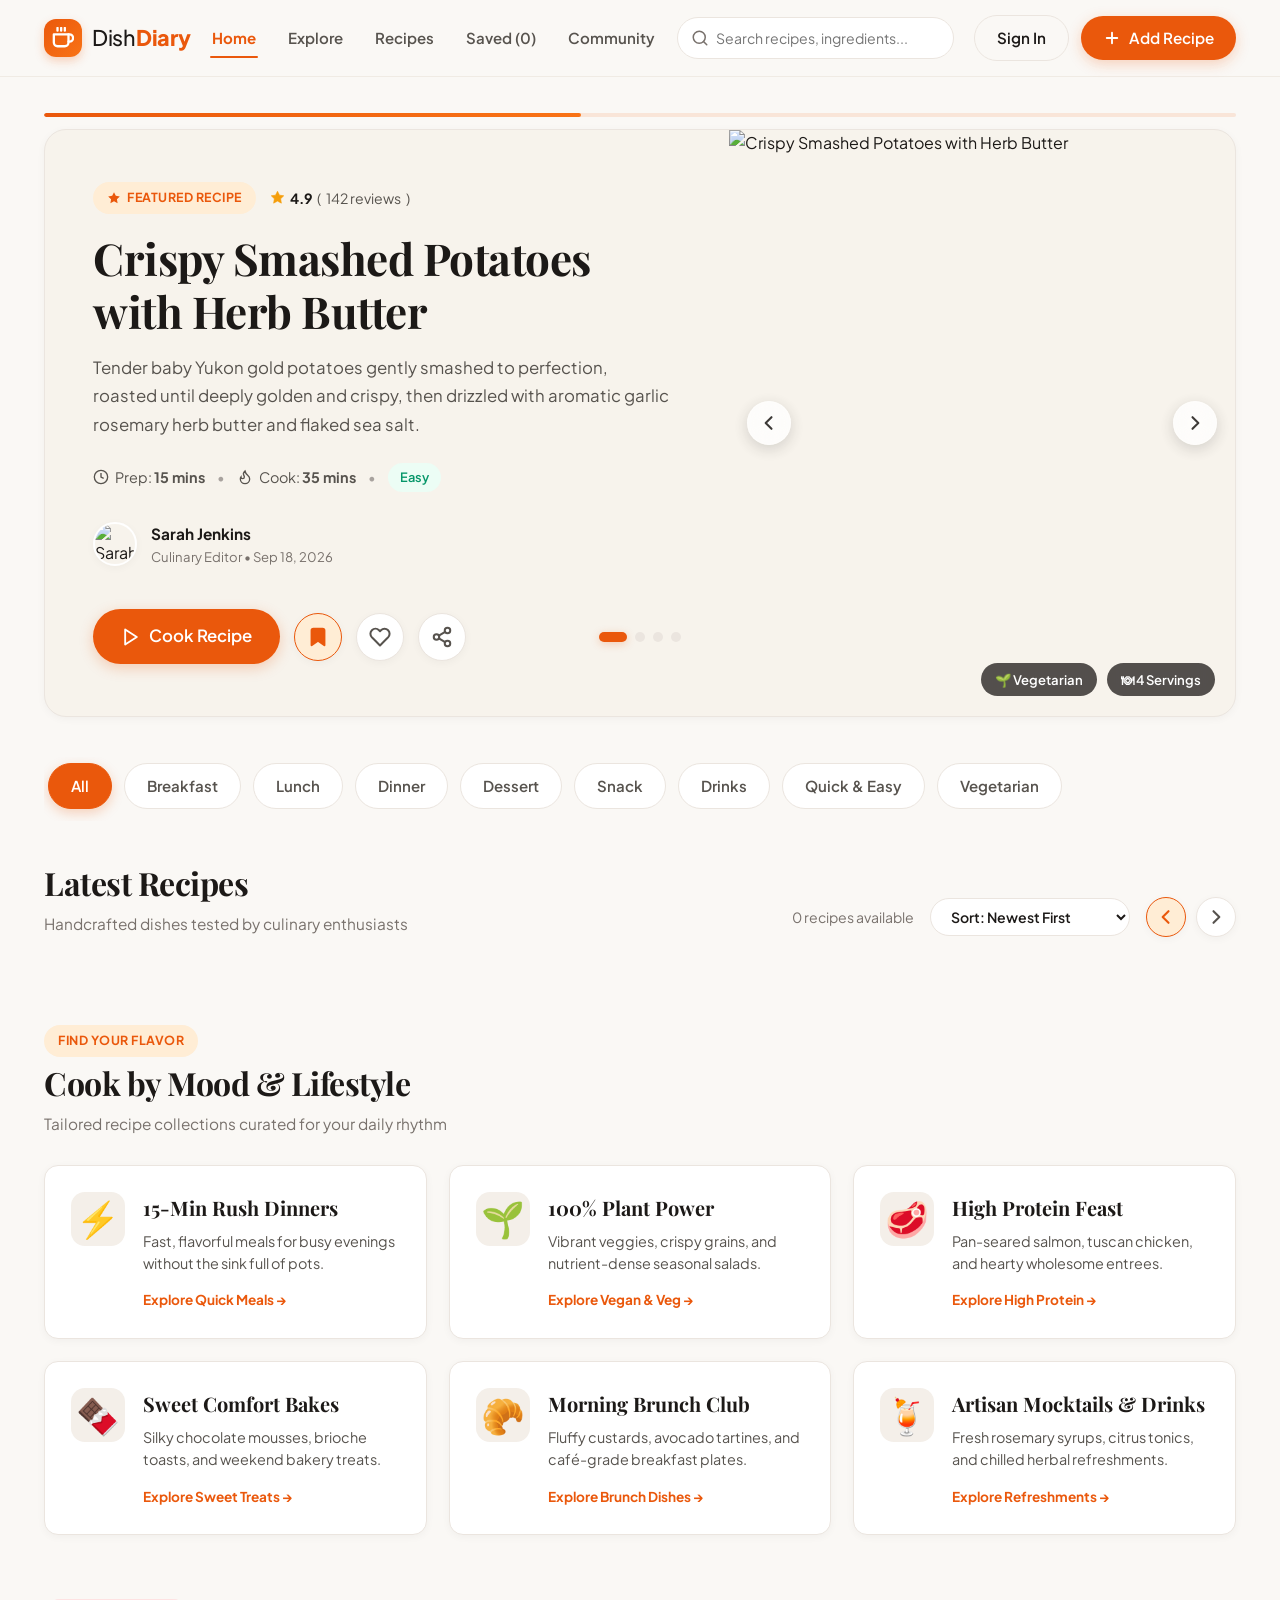
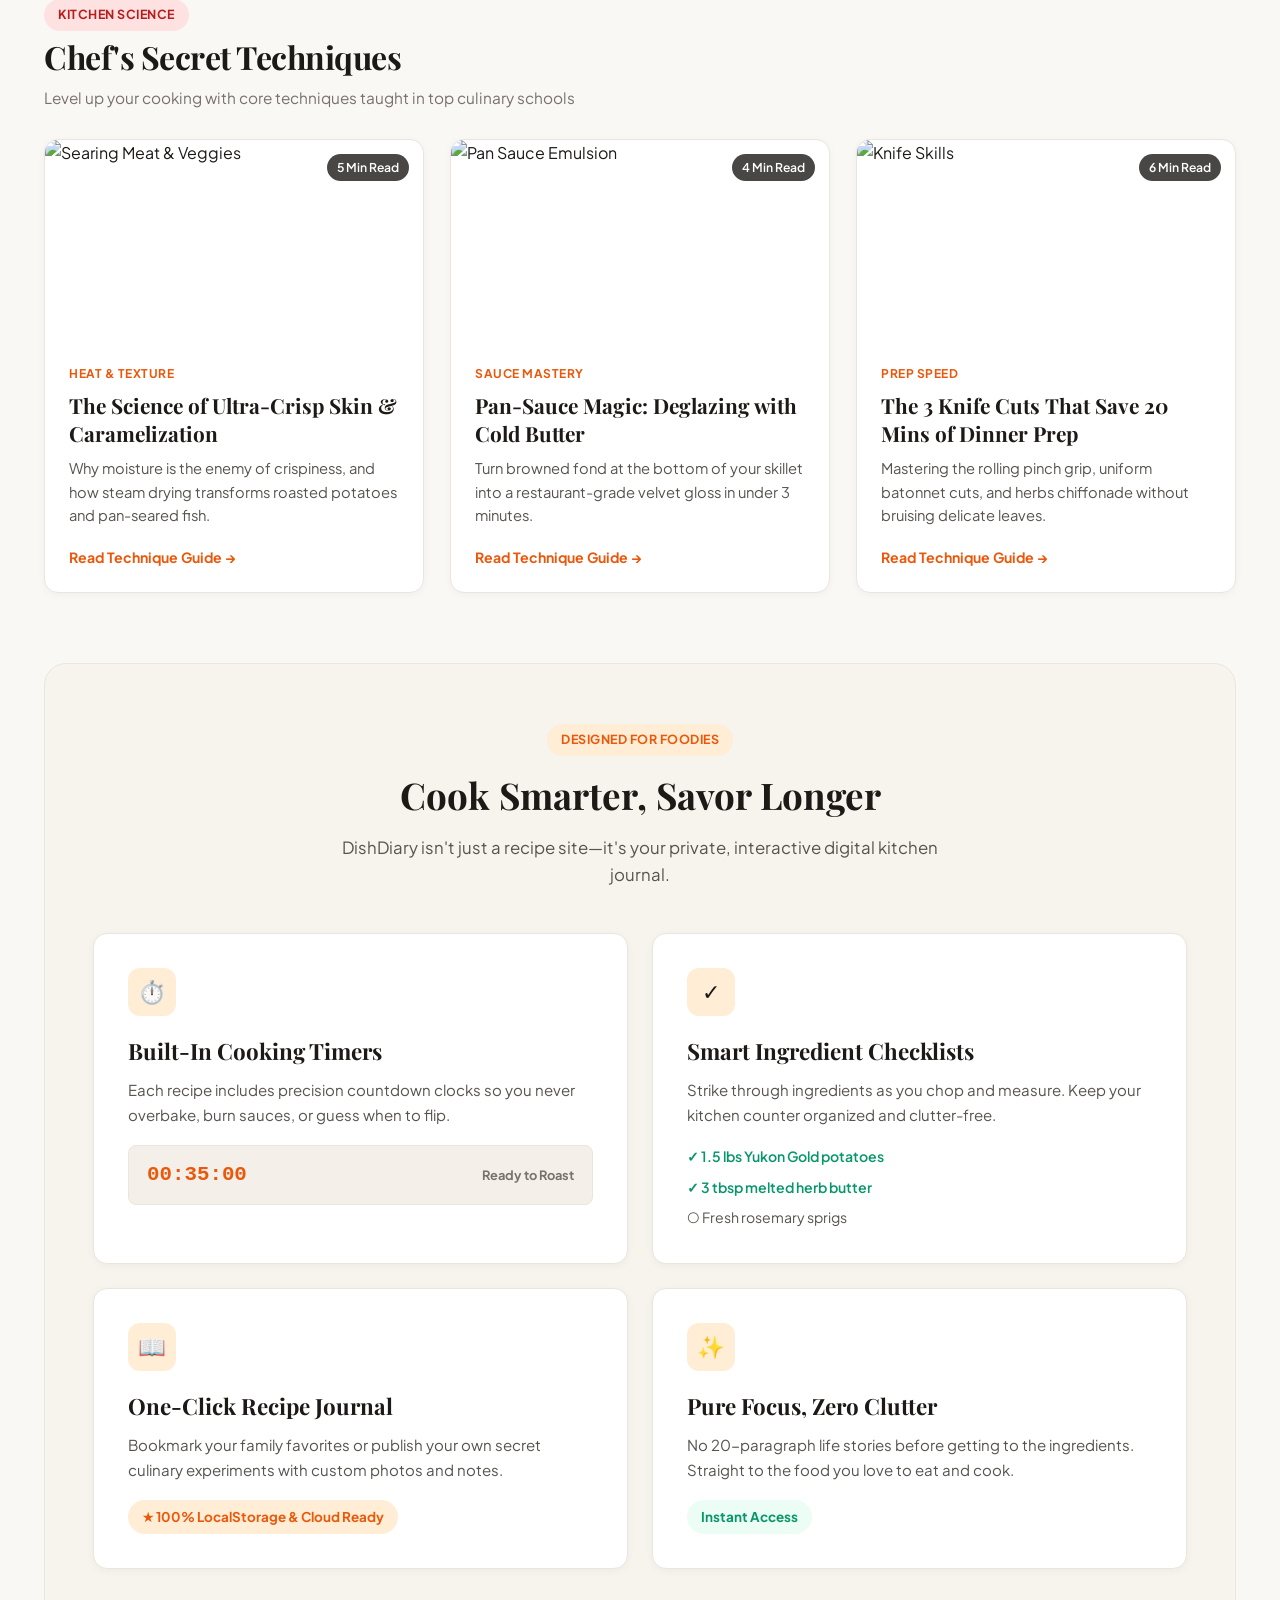
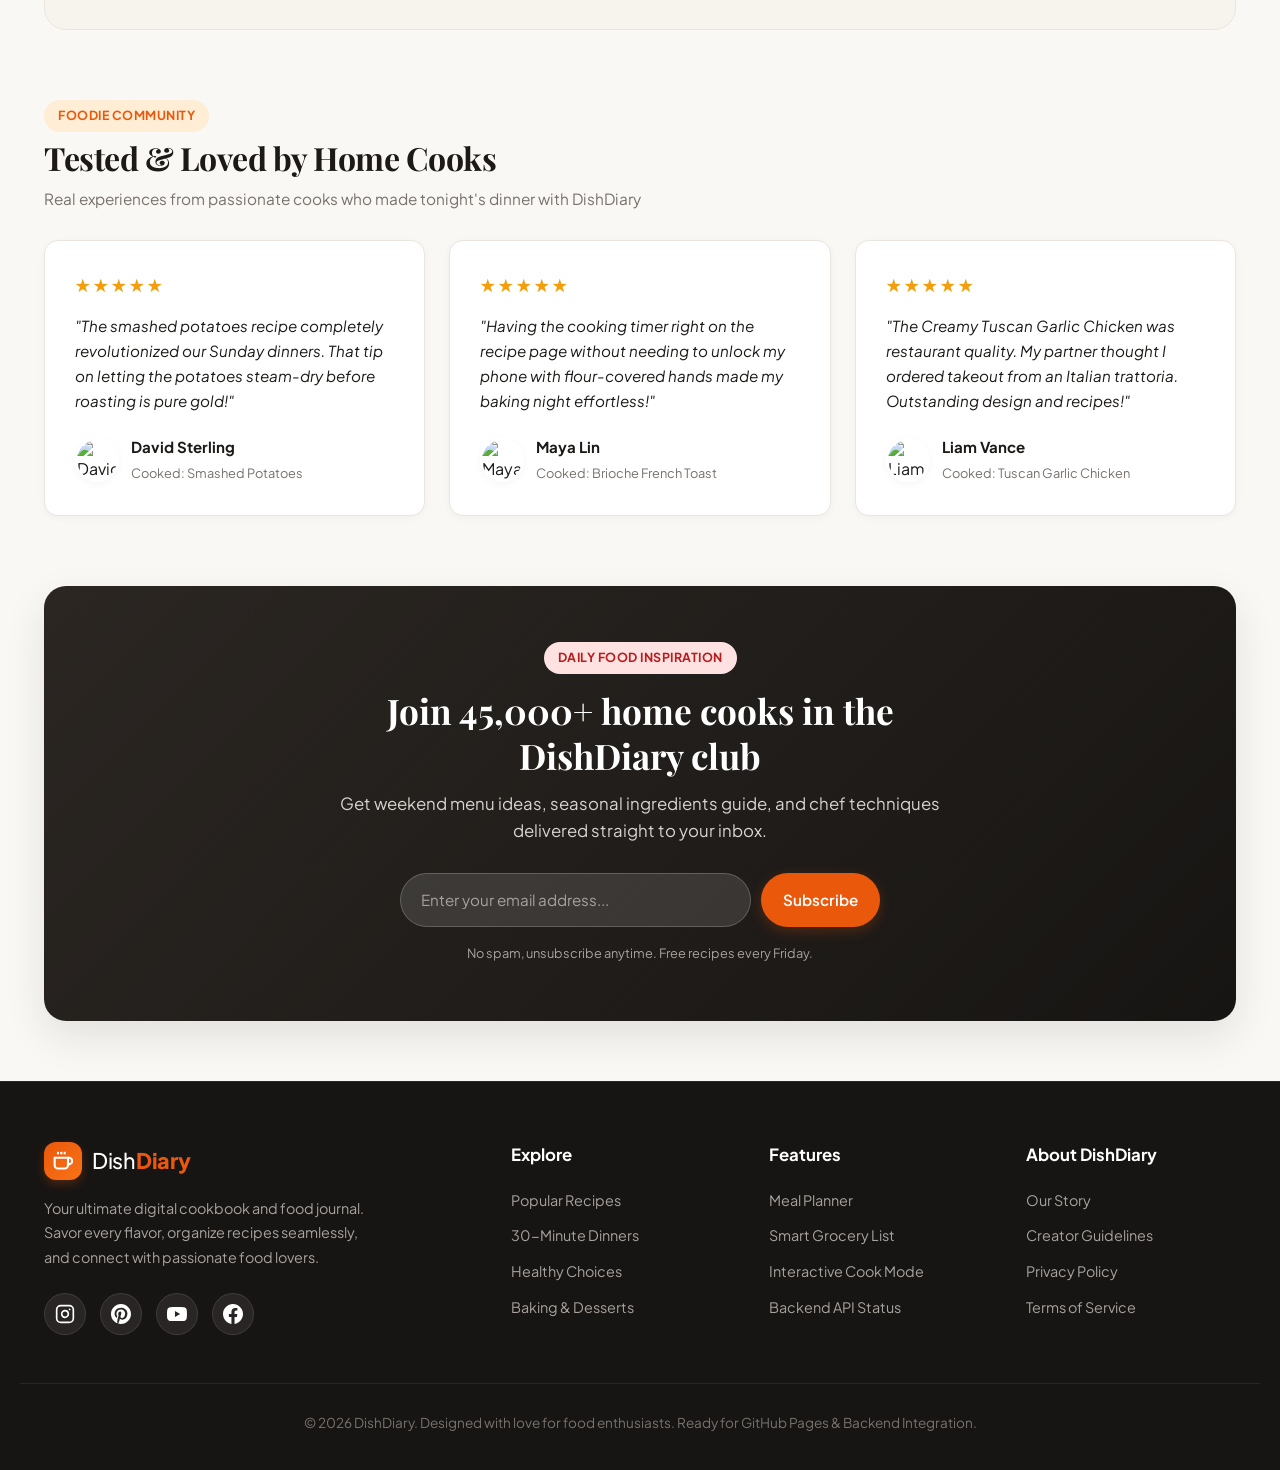
==== commit 65446eec: "fix: render crystal-clear Bookmark, Heart Like, and Share icons next to Cook Recipe and fix broken F" ====
--- a/frontend/index.html
+++ b/frontend/index.html
@@ -162,13 +162,18 @@
                   </svg>
                   Cook Recipe
                 </button>
-                <button class="btn btn-icon-round" id="featuredBookmarkBtn" title="Save this recipe">
-                  <svg width="20" height="20" viewBox="0 0 24 24" fill="none" stroke="currentColor" stroke-width="2" stroke-linecap="round" stroke-linejoin="round">
+                <button class="btn btn-icon-round" id="featuredBookmarkBtn" aria-label="Save this recipe" title="Save this recipe">
+                  <svg width="22" height="22" viewBox="0 0 24 24" fill="none" stroke="currentColor" stroke-width="2.2" stroke-linecap="round" stroke-linejoin="round" style="width: 22px; height: 22px; min-width: 22px; min-height: 22px; stroke: currentColor; display: block;">
                     <path d="M19 21l-7-5-7 5V5a2 2 0 0 1 2-2h10a2 2 0 0 1 2 2z"></path>
                   </svg>
                 </button>
-                <button class="btn btn-icon-round" id="shareHeroBtn" title="Share recipe">
-                  <svg width="18" height="18" viewBox="0 0 24 24" fill="none" stroke="currentColor" stroke-width="2" stroke-linecap="round" stroke-linejoin="round">
+                <button class="btn btn-icon-round" id="featuredLikeBtn" aria-label="Like this recipe" title="Like this recipe">
+                  <svg width="22" height="22" viewBox="0 0 24 24" fill="none" stroke="currentColor" stroke-width="2.2" stroke-linecap="round" stroke-linejoin="round" style="width: 22px; height: 22px; min-width: 22px; min-height: 22px; stroke: currentColor; display: block;">
+                    <path d="M20.84 4.61a5.5 5.5 0 0 0-7.78 0L12 5.67l-1.06-1.06a5.5 5.5 0 0 0-7.78 7.78l1.06 1.06L12 21.23l7.78-7.78 1.06-1.06a5.5 5.5 0 0 0 0-7.78z"></path>
+                  </svg>
+                </button>
+                <button class="btn btn-icon-round" id="shareHeroBtn" aria-label="Share recipe" title="Share recipe">
+                  <svg width="20" height="20" viewBox="0 0 24 24" fill="none" stroke="currentColor" stroke-width="2.2" stroke-linecap="round" stroke-linejoin="round" style="width: 20px; height: 20px; min-width: 20px; min-height: 20px; stroke: currentColor; display: block;">
                     <circle cx="18" cy="5" r="3"></circle>
                     <circle cx="6" cy="12" r="3"></circle>
                     <circle cx="18" cy="19" r="3"></circle>
--- a/frontend/style.css
+++ b/frontend/style.css
@@ -151,34 +151,80 @@
 }
 
 .btn-icon-round {
-  width: 48px;
-  height: 48px;
-  border-radius: 50%;
-  background-color: var(--bg-card);
-  border: 1px solid var(--border-color);
-  color: var(--text-muted);
-  display: inline-flex;
-  align-items: center;
-  justify-content: center;
-  cursor: pointer;
-  transition: all var(--transition-fast);
+  width: 48px !important;
+  height: 48px !important;
+  min-width: 48px !important;
+  min-height: 48px !important;
+  border-radius: 50% !important;
+  background-color: #ffffff !important;
+  border: 1.5px solid var(--border-color) !important;
+  color: var(--text-muted) !important;
+  display: inline-flex !important;
+  align-items: center !important;
+  justify-content: center !important;
+  cursor: pointer !important;
+  padding: 0 !important;
+  margin: 0 !important;
+  font-size: 0 !important;
+  line-height: 0 !important;
+  outline: none !important;
+  box-shadow: var(--shadow-sm);
+  transition: all 0.25s cubic-bezier(0.16, 1, 0.3, 1) !important;
+  box-sizing: border-box !important;
+}
+
+.btn-icon-round svg {
+  width: 22px !important;
+  height: 22px !important;
+  min-width: 22px !important;
+  min-height: 22px !important;
+  stroke: currentColor !important;
+  stroke-width: 2.2px !important;
+  fill: none !important;
+  display: block !important;
+  pointer-events: none !important;
+  transition: transform 0.2s ease, stroke 0.2s ease, fill 0.2s ease;
 }
 
 .btn-icon-round:hover {
-  background-color: var(--primary-light);
-  border-color: var(--primary);
-  color: var(--primary);
-  transform: translateY(-2px);
+  background-color: var(--primary-light) !important;
+  border-color: var(--primary) !important;
+  color: var(--primary) !important;
+  transform: translateY(-2px) scale(1.06) !important;
+  box-shadow: 0 6px 16px var(--primary-glow) !important;
+}
+
+.btn-icon-round:hover svg {
+  stroke: var(--primary) !important;
 }
 
 .btn-icon-round.active {
-  background-color: var(--primary-light);
-  border-color: var(--primary);
-  color: var(--primary);
+  background-color: var(--primary-light) !important;
+  border-color: var(--primary) !important;
+  color: var(--primary) !important;
 }
 
 .btn-icon-round.active svg {
-  fill: var(--primary);
+  fill: var(--primary) !important;
+  stroke: var(--primary) !important;
+}
+
+.btn-icon-round.liked {
+  background-color: #fee2e2 !important;
+  border-color: #ef4444 !important;
+  color: #ef4444 !important;
+}
+
+.btn-icon-round.liked svg {
+  fill: #ef4444 !important;
+  stroke: #ef4444 !important;
+  animation: heartPulse 0.35s ease;
+}
+
+@keyframes heartPulse {
+  0% { transform: scale(1); }
+  50% { transform: scale(1.3); }
+  100% { transform: scale(1); }
 }
 
 .full-width {
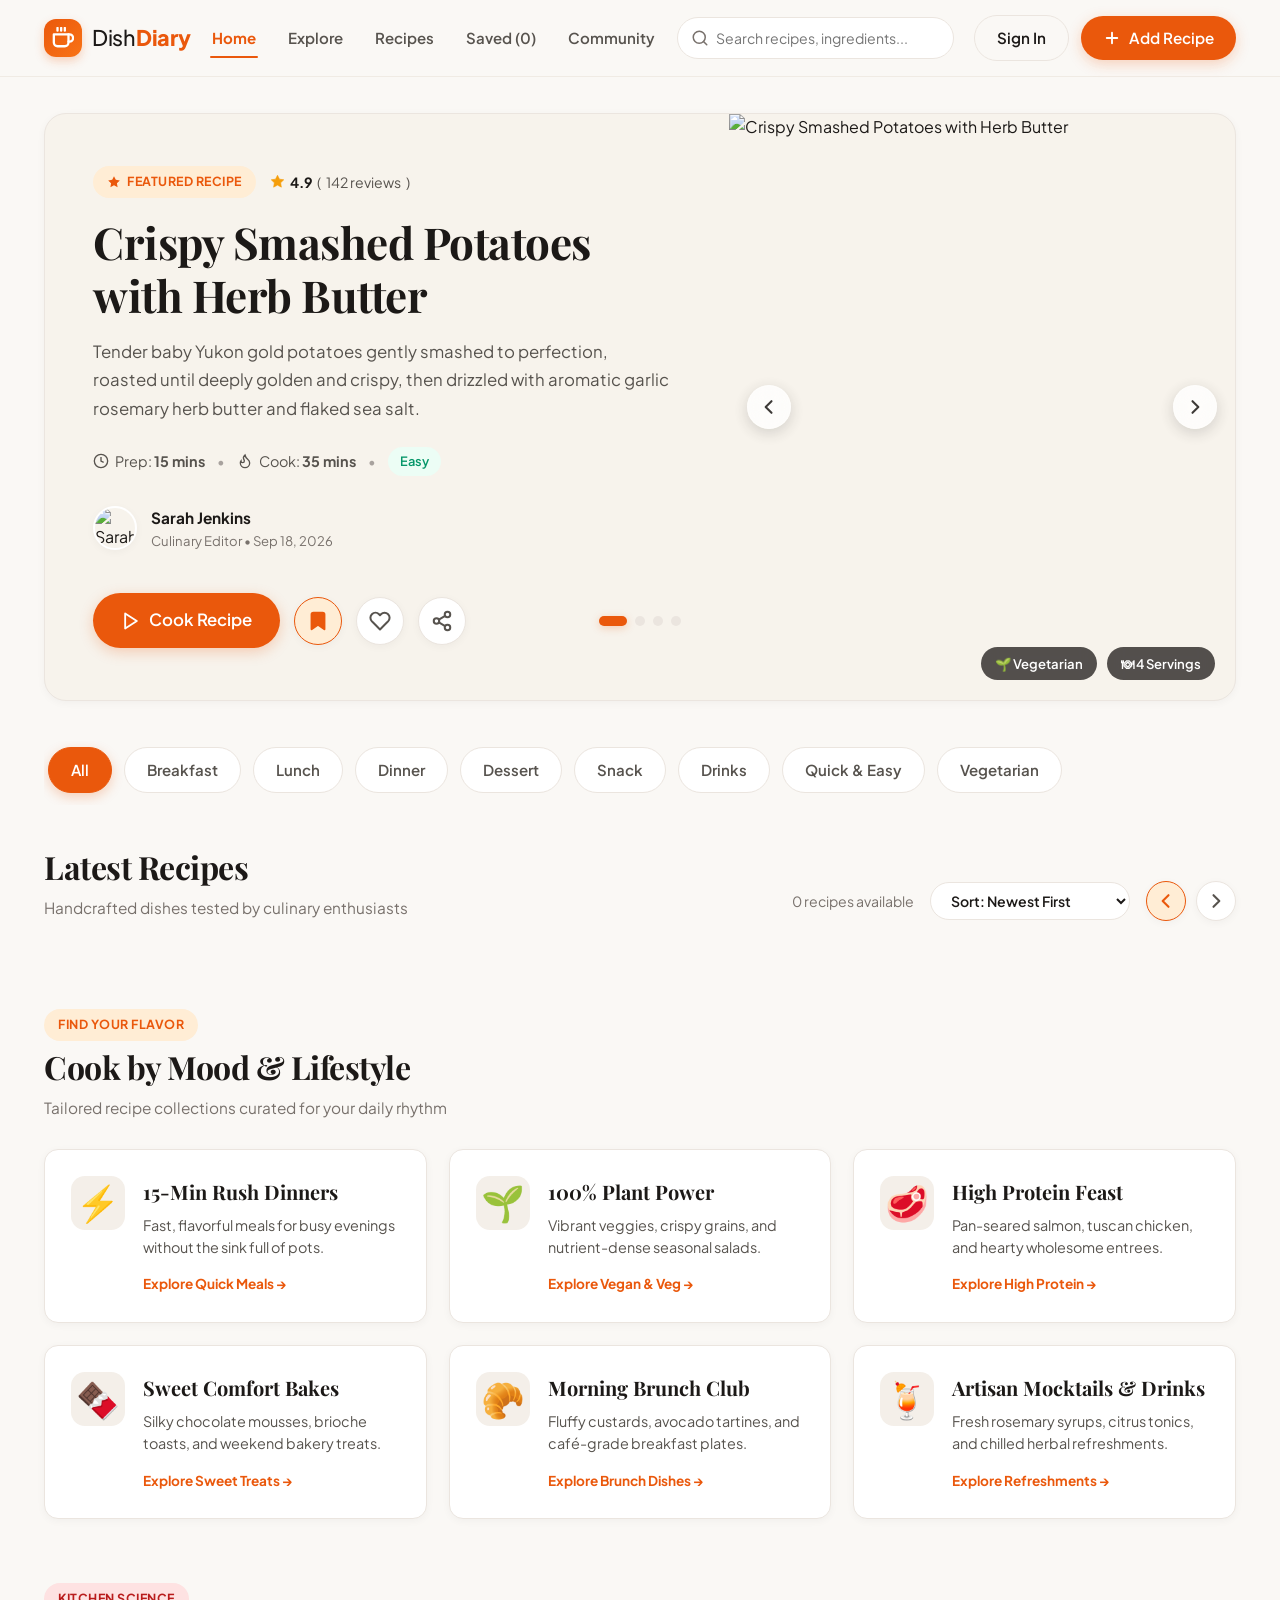
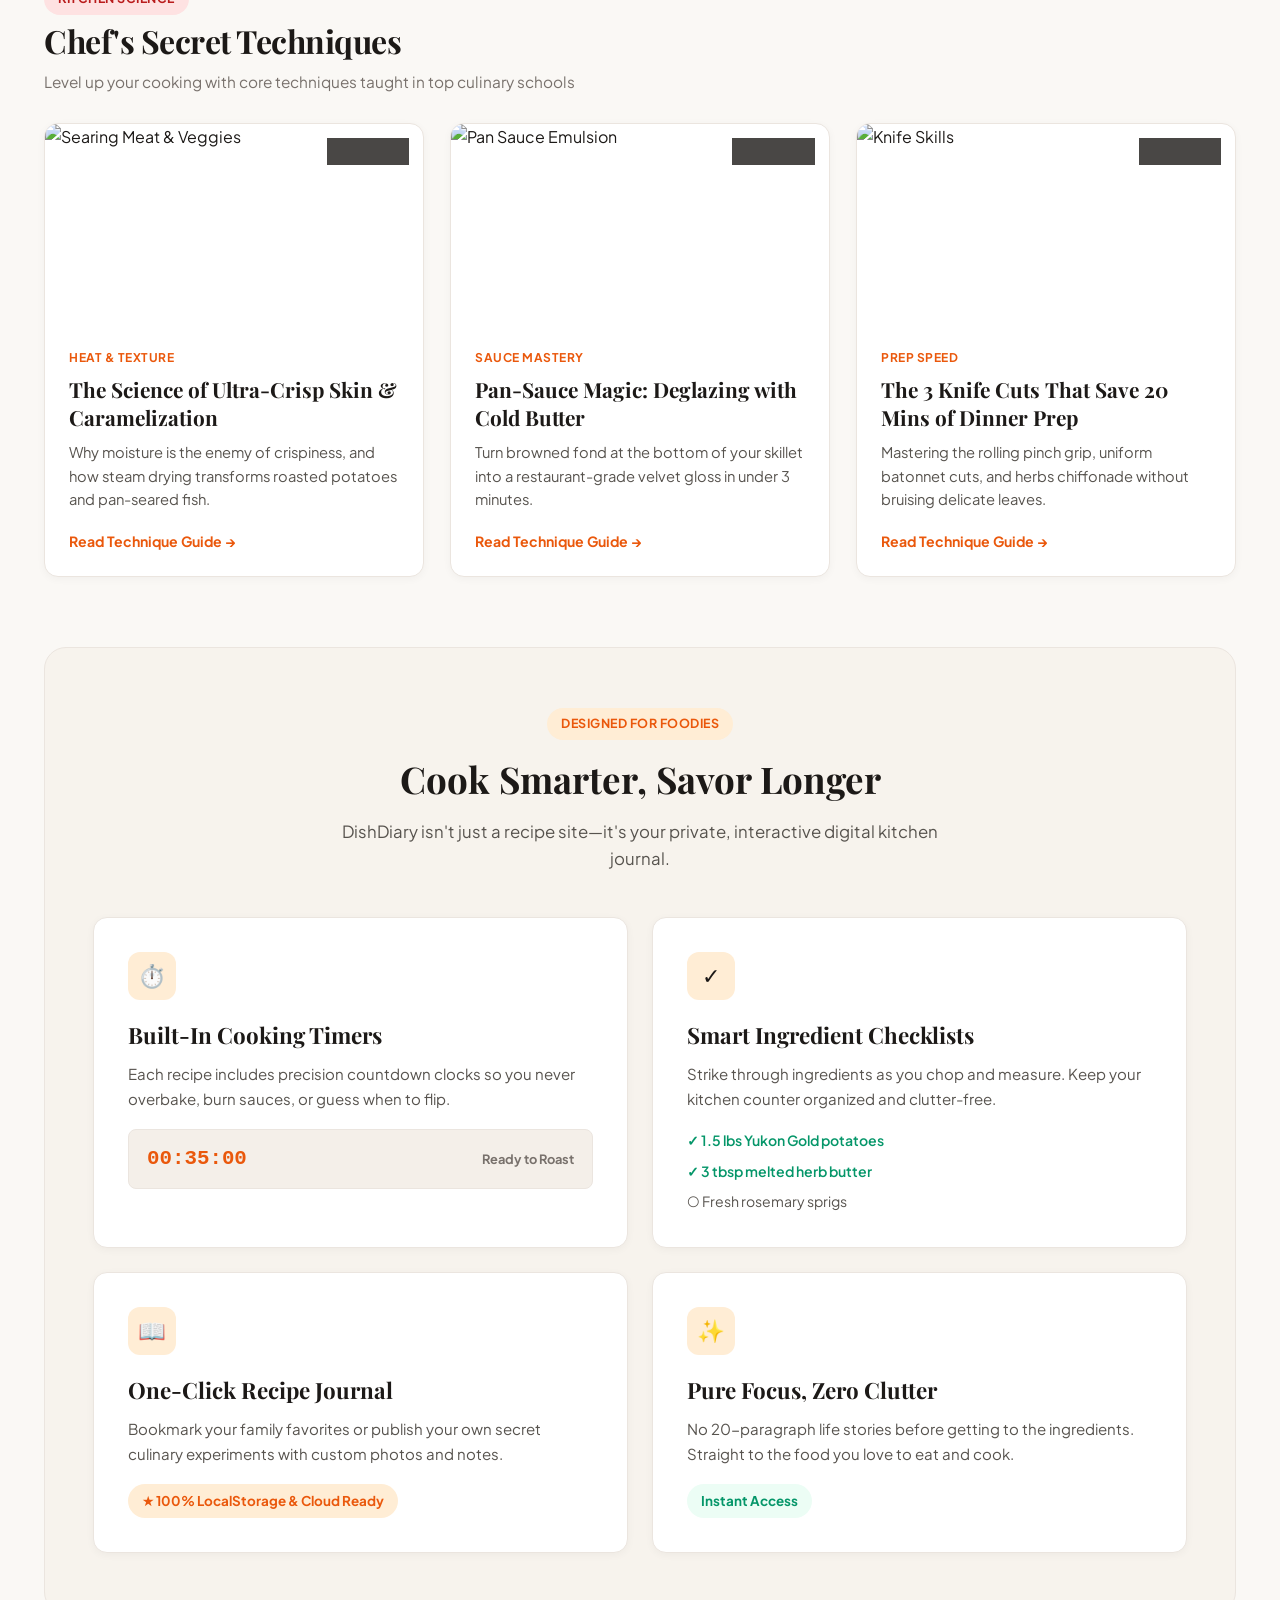
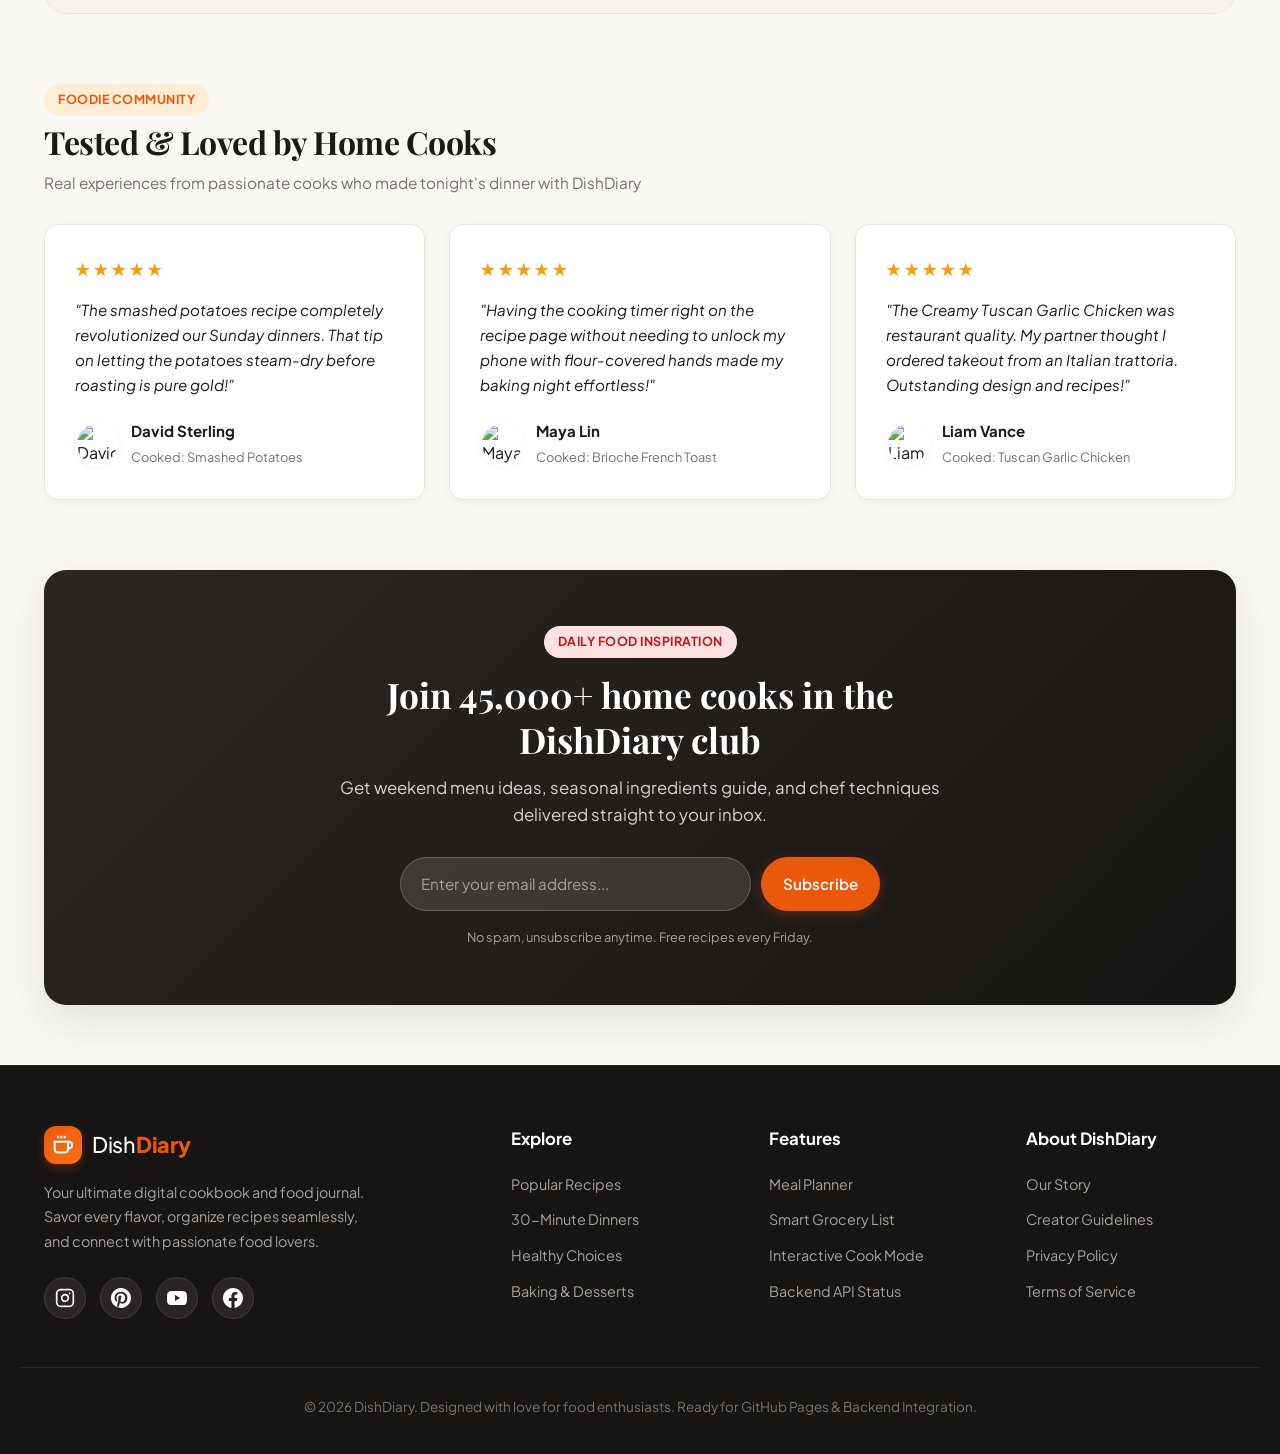
==== commit e3a53e7e: "fix: remove top progress bar from Hero section for clean minimalist aesthetic" ====
--- a/frontend/index.html
+++ b/frontend/index.html
@@ -95,11 +95,6 @@
     <!-- Hero / Featured Recipe Showcase (Matches Figma Canvas with Dynamic Auto-Slide) -->
     <section class="hero-section container">
       <div class="hero-carousel-wrapper" id="heroCarouselWrapper">
-        <!-- Auto-Slide Countdown Progress Bar -->
-        <div class="hero-progress-track" title="Slide timer">
-          <div class="hero-progress-bar" id="heroProgressBar"></div>
-        </div>
-
         <div class="featured-card" id="featuredHeroCard">
           <!-- Left details panel -->
           <div class="featured-info" id="heroInfoPanel">
--- a/frontend/style.css
+++ b/frontend/style.css
@@ -614,27 +614,10 @@
   gap: 14px;
 }
 
-/* Hero Carousel Wrapper & Auto-slide Timer */
+/* Hero Carousel Wrapper */
 .hero-carousel-wrapper {
   position: relative;
   width: 100%;
-}
-
-.hero-progress-track {
-  width: 100%;
-  height: 4px;
-  background-color: rgba(234, 88, 12, 0.12);
-  border-radius: var(--radius-full);
-  overflow: hidden;
-  margin-bottom: 12px;
-}
-
-.hero-progress-bar {
-  height: 100%;
-  width: 0%;
-  background: linear-gradient(90deg, var(--primary) 0%, #f97316 100%);
-  border-radius: var(--radius-full);
-  transition: width 0.1s linear;
 }
 
 /* Slide Indicator Dots on Hero */
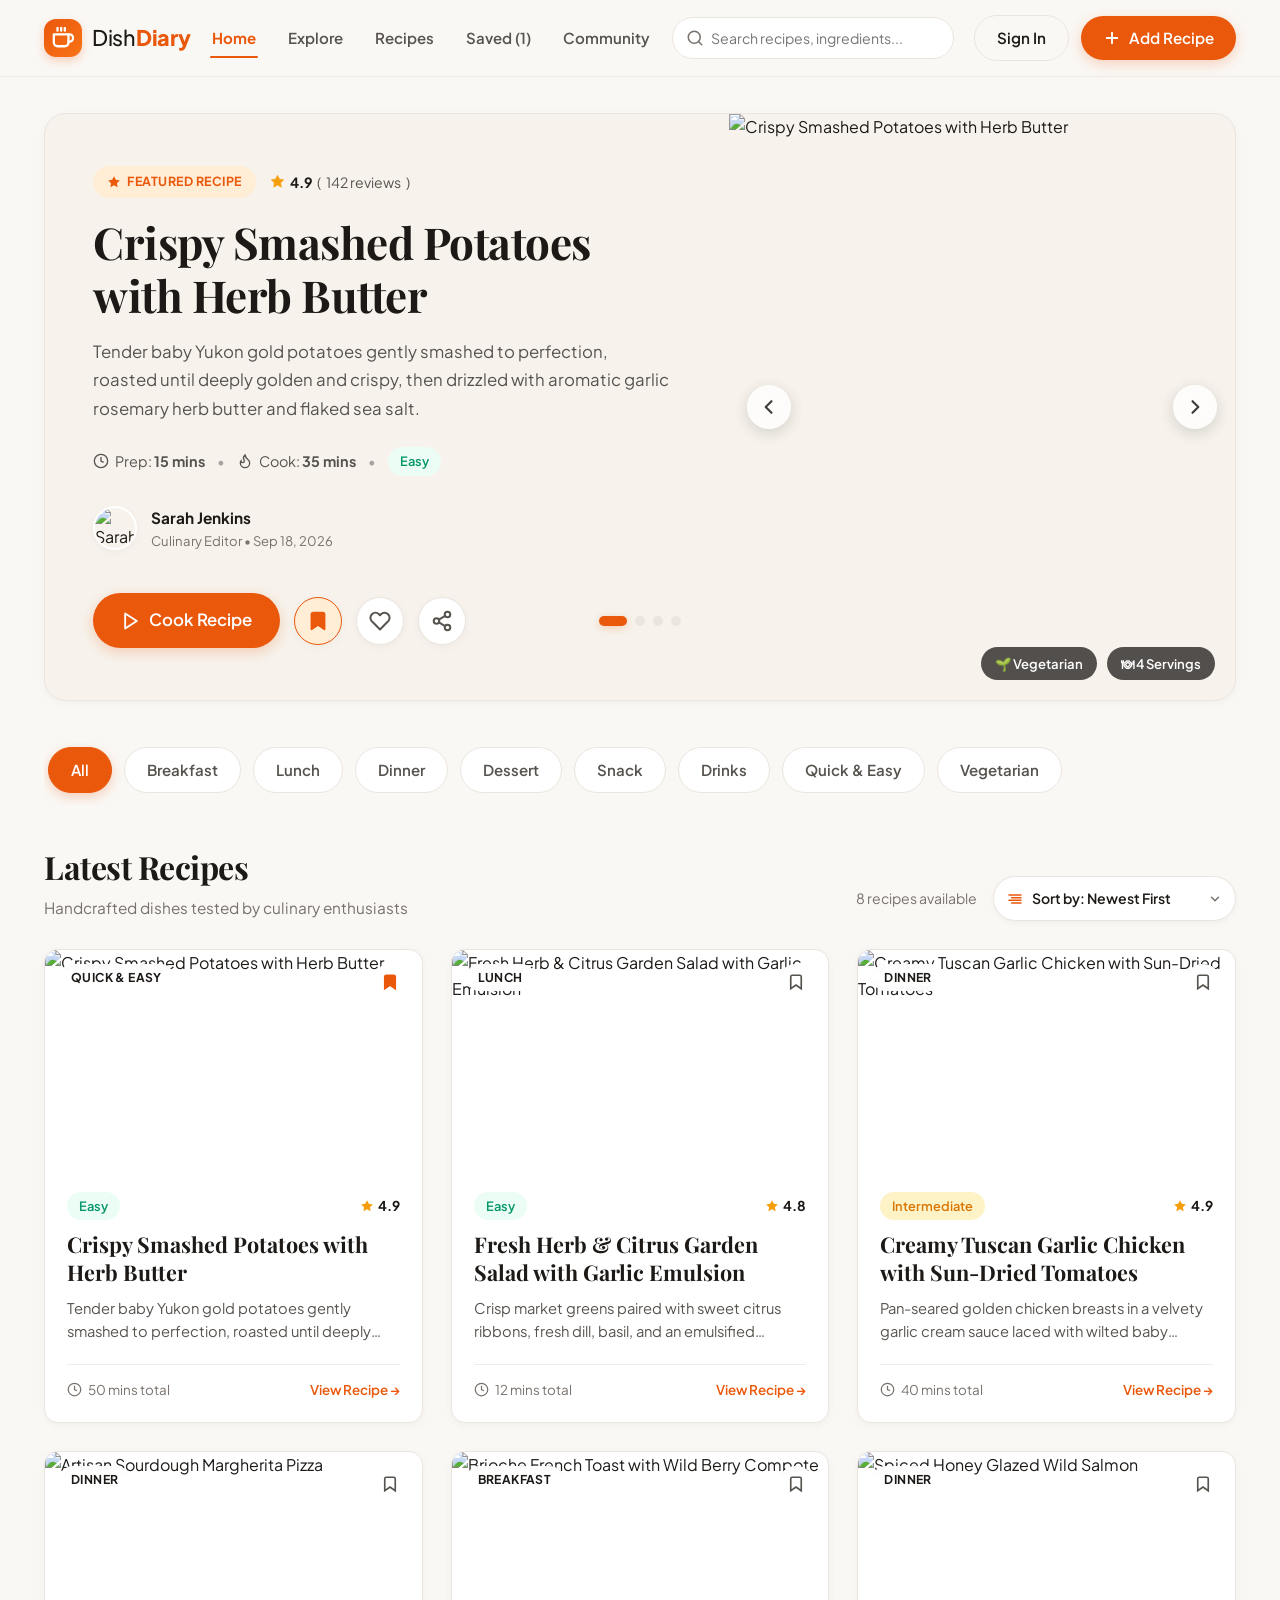
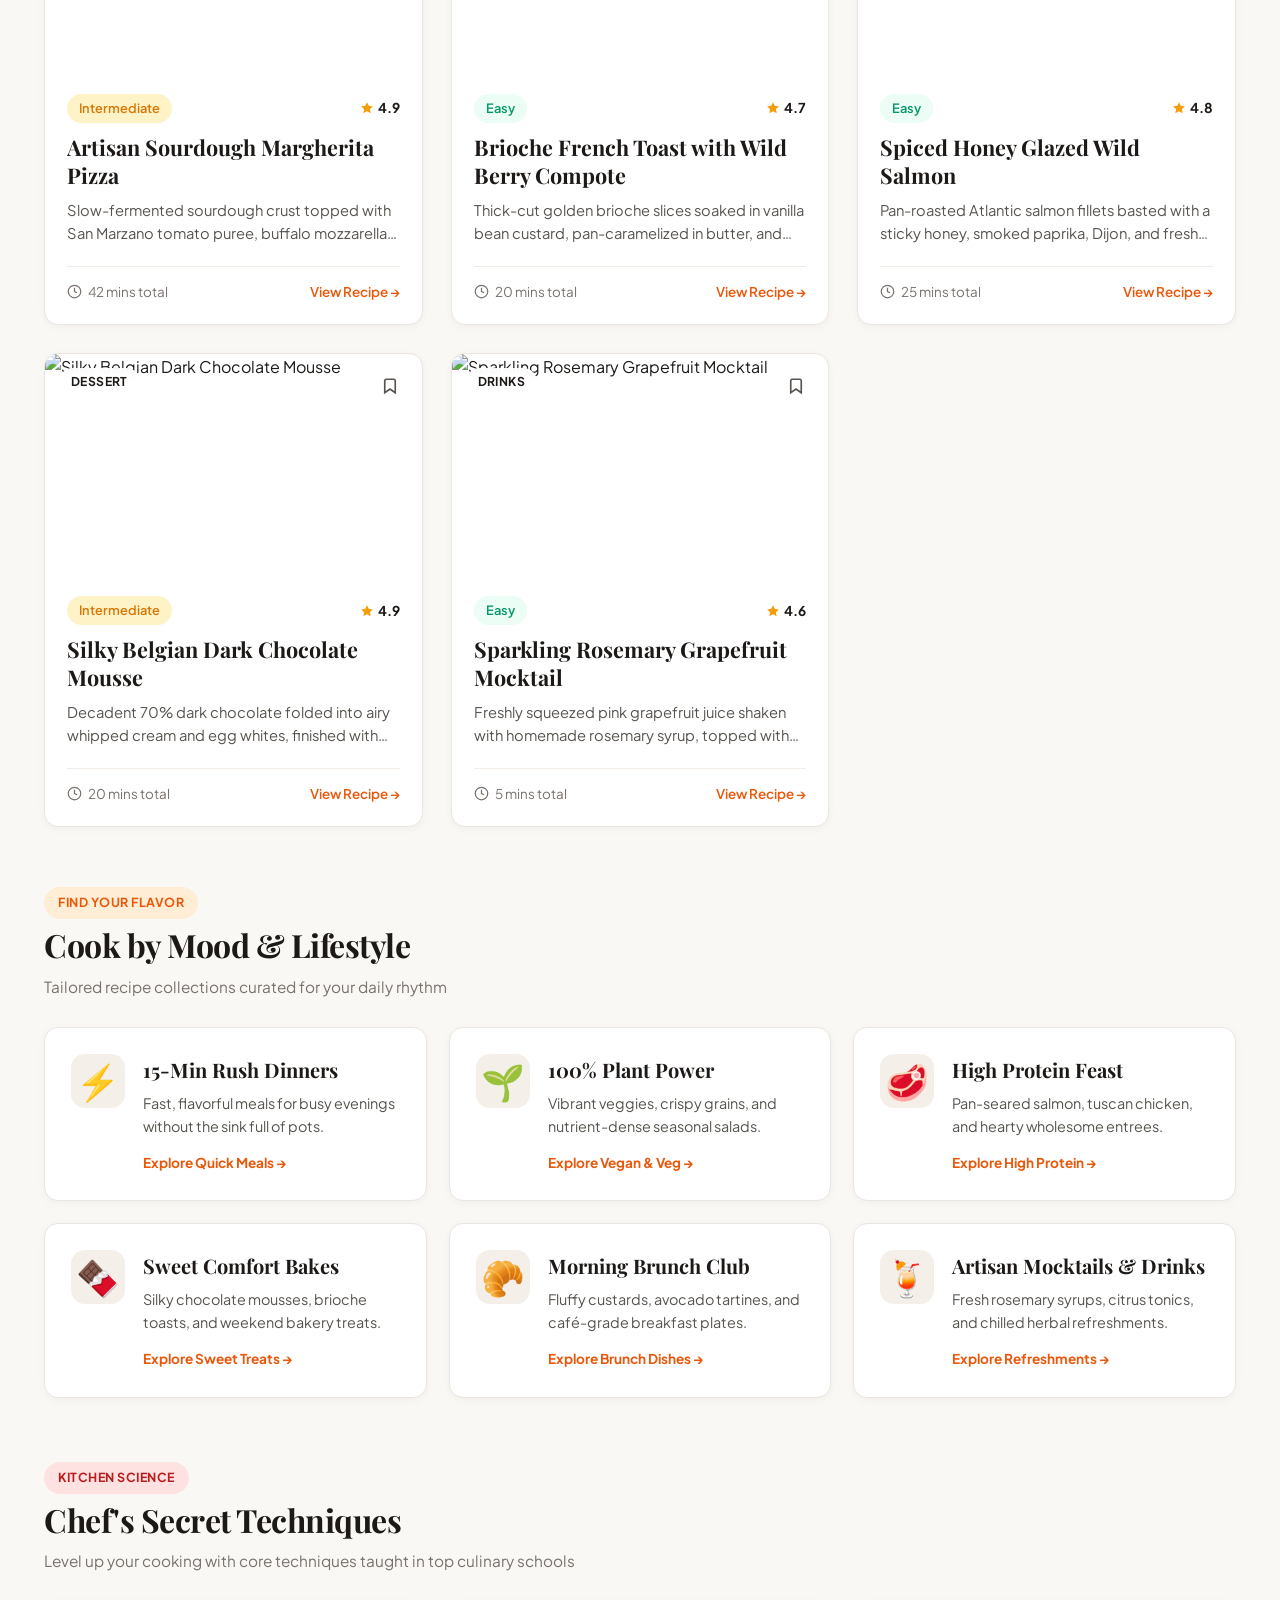
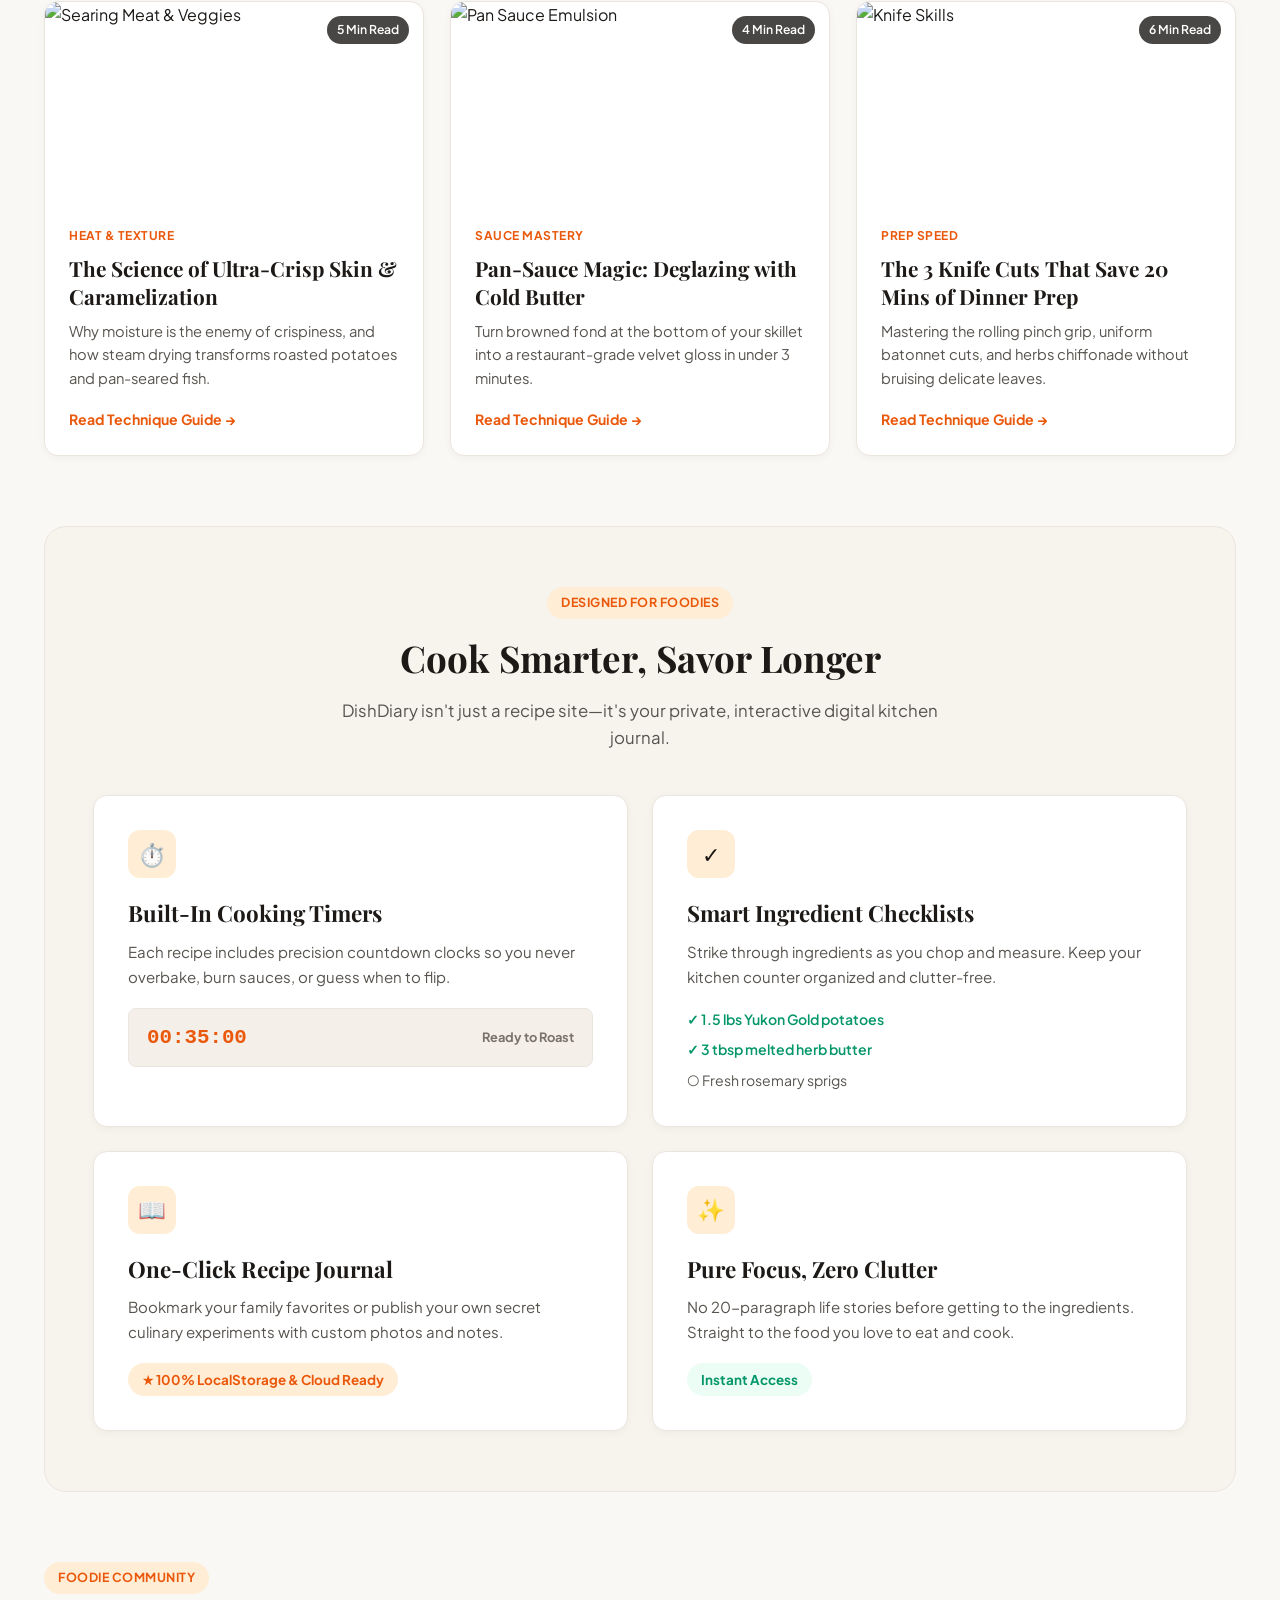
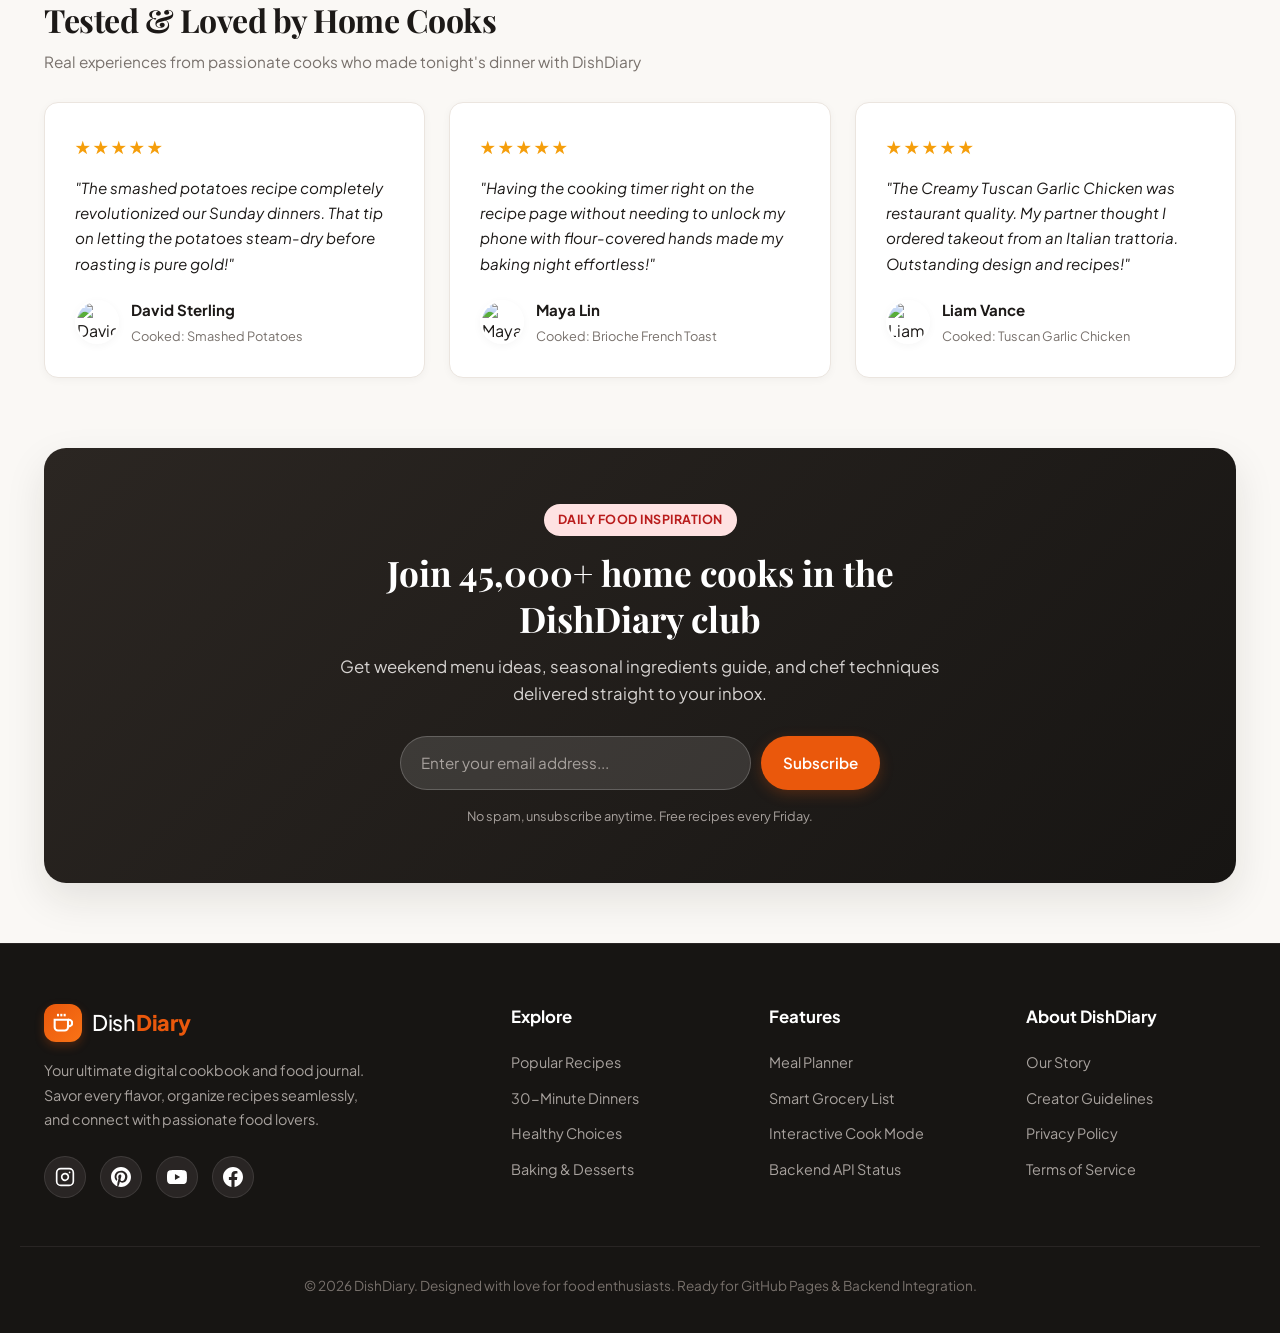
==== commit 6acd5e45: "fix: resolve 0 recipes count issue, remove arrow buttons, and modernize sort dropdown with sleek pil" ====
--- a/frontend/index.html
+++ b/frontend/index.html
@@ -240,24 +240,20 @@
         <div class="section-controls">
           <span class="recipes-count-text"><span id="filteredRecipesCount">0</span> recipes available</span>
           <div class="filter-sort-dropdown">
+            <svg class="sort-icon" width="16" height="16" viewBox="0 0 24 24" fill="none" stroke="currentColor" stroke-width="2.2" stroke-linecap="round" stroke-linejoin="round">
+              <line x1="21" y1="10" x2="7" y2="10"></line>
+              <line x1="21" y1="6" x2="3" y2="6"></line>
+              <line x1="21" y1="14" x2="3" y2="14"></line>
+              <line x1="21" y1="18" x2="7" y2="18"></line>
+            </svg>
             <select id="sortBySelect" aria-label="Sort recipes">
-              <option value="latest">Sort: Newest First</option>
-              <option value="rating">Sort: Highest Rated</option>
-              <option value="time">Sort: Fastest Cooking</option>
+              <option value="latest">Sort by: Newest First</option>
+              <option value="rating">Sort by: Highest Rated</option>
+              <option value="time">Sort by: Fastest Cooking</option>
             </select>
-          </div>
-          <!-- Figma Carousel Arrow Buttons (Prev < / Next >) with Clear Chevron Icons -->
-          <div class="carousel-nav-btns" id="latestCarouselNav">
-            <button class="carousel-nav-btn prev-btn active" id="prevRecipeBtn" aria-label="Previous recipes" title="Previous page">
-              <svg width="20" height="20" viewBox="0 0 24 24" fill="none" stroke="currentColor" stroke-width="2.5" stroke-linecap="round" stroke-linejoin="round">
-                <path d="M15 19l-7-7 7-7"/>
-              </svg>
-            </button>
-            <button class="carousel-nav-btn next-btn" id="nextRecipeBtn" aria-label="Next recipes" title="Next page">
-              <svg width="20" height="20" viewBox="0 0 24 24" fill="none" stroke="currentColor" stroke-width="2.5" stroke-linecap="round" stroke-linejoin="round">
-                <path d="M9 5l7 7-7 7"/>
-              </svg>
-            </button>
+            <svg class="dropdown-chevron" width="14" height="14" viewBox="0 0 24 24" fill="none" stroke="currentColor" stroke-width="2.5" stroke-linecap="round" stroke-linejoin="round">
+              <polyline points="6 9 12 15 18 9"></polyline>
+            </svg>
           </div>
         </div>
       </div>
--- a/frontend/style.css
+++ b/frontend/style.css
@@ -841,88 +841,56 @@
   color: var(--text-light);
 }
 
+/* Filter Sort Dropdown (Custom Sleek Pill Style) */
+.filter-sort-dropdown {
+  position: relative;
+  display: inline-flex;
+  align-items: center;
+}
+
+.filter-sort-dropdown .sort-icon {
+  position: absolute;
+  left: 14px;
+  color: var(--primary);
+  pointer-events: none;
+  z-index: 2;
+}
+
+.filter-sort-dropdown .dropdown-chevron {
+  position: absolute;
+  right: 14px;
+  color: var(--text-light);
+  pointer-events: none;
+  z-index: 2;
+  transition: transform 0.2s ease;
+}
+
 .filter-sort-dropdown select {
-  background-color: var(--bg-card);
-  border: 1px solid var(--border-color);
-  padding: 8px 16px;
+  appearance: none;
+  -webkit-appearance: none;
+  -moz-appearance: none;
+  background-color: #ffffff;
+  border: 1.5px solid var(--border-color);
+  padding: 10px 38px 10px 38px;
   border-radius: var(--radius-full);
   font-size: 0.88rem;
+  font-weight: 600;
   color: var(--text-main);
   cursor: pointer;
-  font-weight: 600;
+  box-shadow: 0 2px 6px rgba(28, 25, 23, 0.04);
+  transition: all 0.25s cubic-bezier(0.16, 1, 0.3, 1);
+  outline: none;
+}
+
+.filter-sort-dropdown:hover select {
+  border-color: var(--primary);
+  box-shadow: 0 4px 12px var(--primary-glow);
+  transform: translateY(-1px);
 }
 
 .filter-sort-dropdown select:focus {
   border-color: var(--primary);
-}
-
-/* Figma Carousel Arrow Buttons (The two circular buttons from the design) */
-.carousel-nav-btns {
-  display: flex;
-  align-items: center;
-  gap: 10px;
-}
-
-.carousel-nav-btn {
-  width: 40px !important;
-  height: 40px !important;
-  min-width: 40px !important;
-  min-height: 40px !important;
-  border-radius: 50% !important;
-  display: inline-flex !important;
-  align-items: center !important;
-  justify-content: center !important;
-  cursor: pointer;
-  padding: 0 !important;
-  margin: 0 !important;
-  outline: none;
-  font-size: 0 !important;
-  line-height: 0 !important;
-  background-color: #ffffff;
-  border: 1.5px solid var(--border-color);
-  color: var(--text-muted);
-  box-shadow: var(--shadow-sm);
-  transition: all 0.25s cubic-bezier(0.16, 1, 0.3, 1);
-  box-sizing: border-box;
-}
-
-.carousel-nav-btn svg {
-  width: 20px !important;
-  height: 20px !important;
-  min-width: 20px !important;
-  min-height: 20px !important;
-  stroke: currentColor !important;
-  stroke-width: 2.5px !important;
-  display: block !important;
-  pointer-events: none;
-}
-
-.carousel-nav-btn.active,
-.carousel-nav-btn.prev-btn {
-  background-color: var(--primary-light) !important;
-  border-color: var(--primary) !important;
-  color: var(--primary) !important;
-}
-
-.carousel-nav-btn.active:hover,
-.carousel-nav-btn.prev-btn:hover {
-  background-color: var(--primary) !important;
-  color: #ffffff !important;
-  transform: translateY(-2px);
-  box-shadow: 0 4px 12px var(--primary-glow);
-}
-
-.carousel-nav-btn.next-btn {
-  background-color: #ffffff;
-  border-color: var(--border-color);
-  color: var(--text-muted);
-}
-
-.carousel-nav-btn.next-btn:hover {
-  border-color: var(--primary) !important;
-  color: var(--primary) !important;
-  background-color: var(--primary-light) !important;
-  transform: translateY(-2px);
+  box-shadow: 0 0 0 3px var(--primary-glow);
 }
 
 /* Recipe Grid */
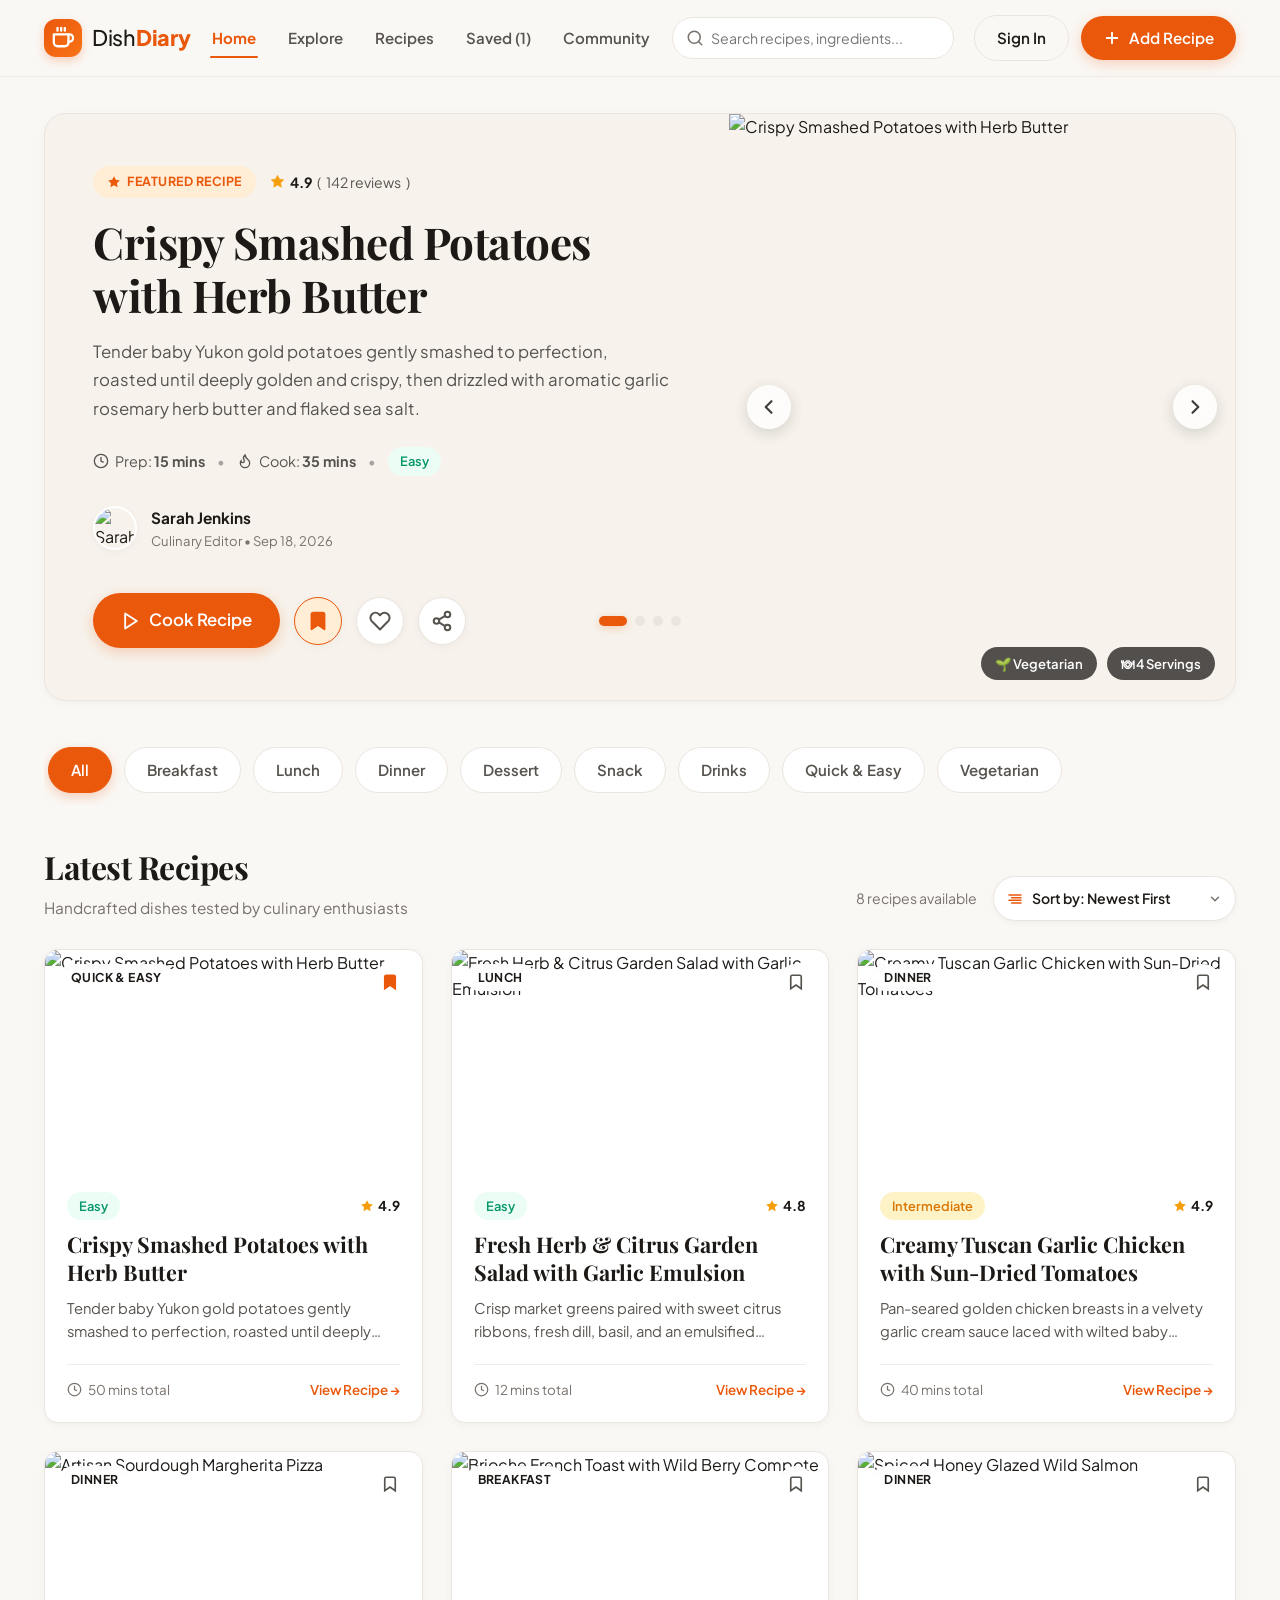
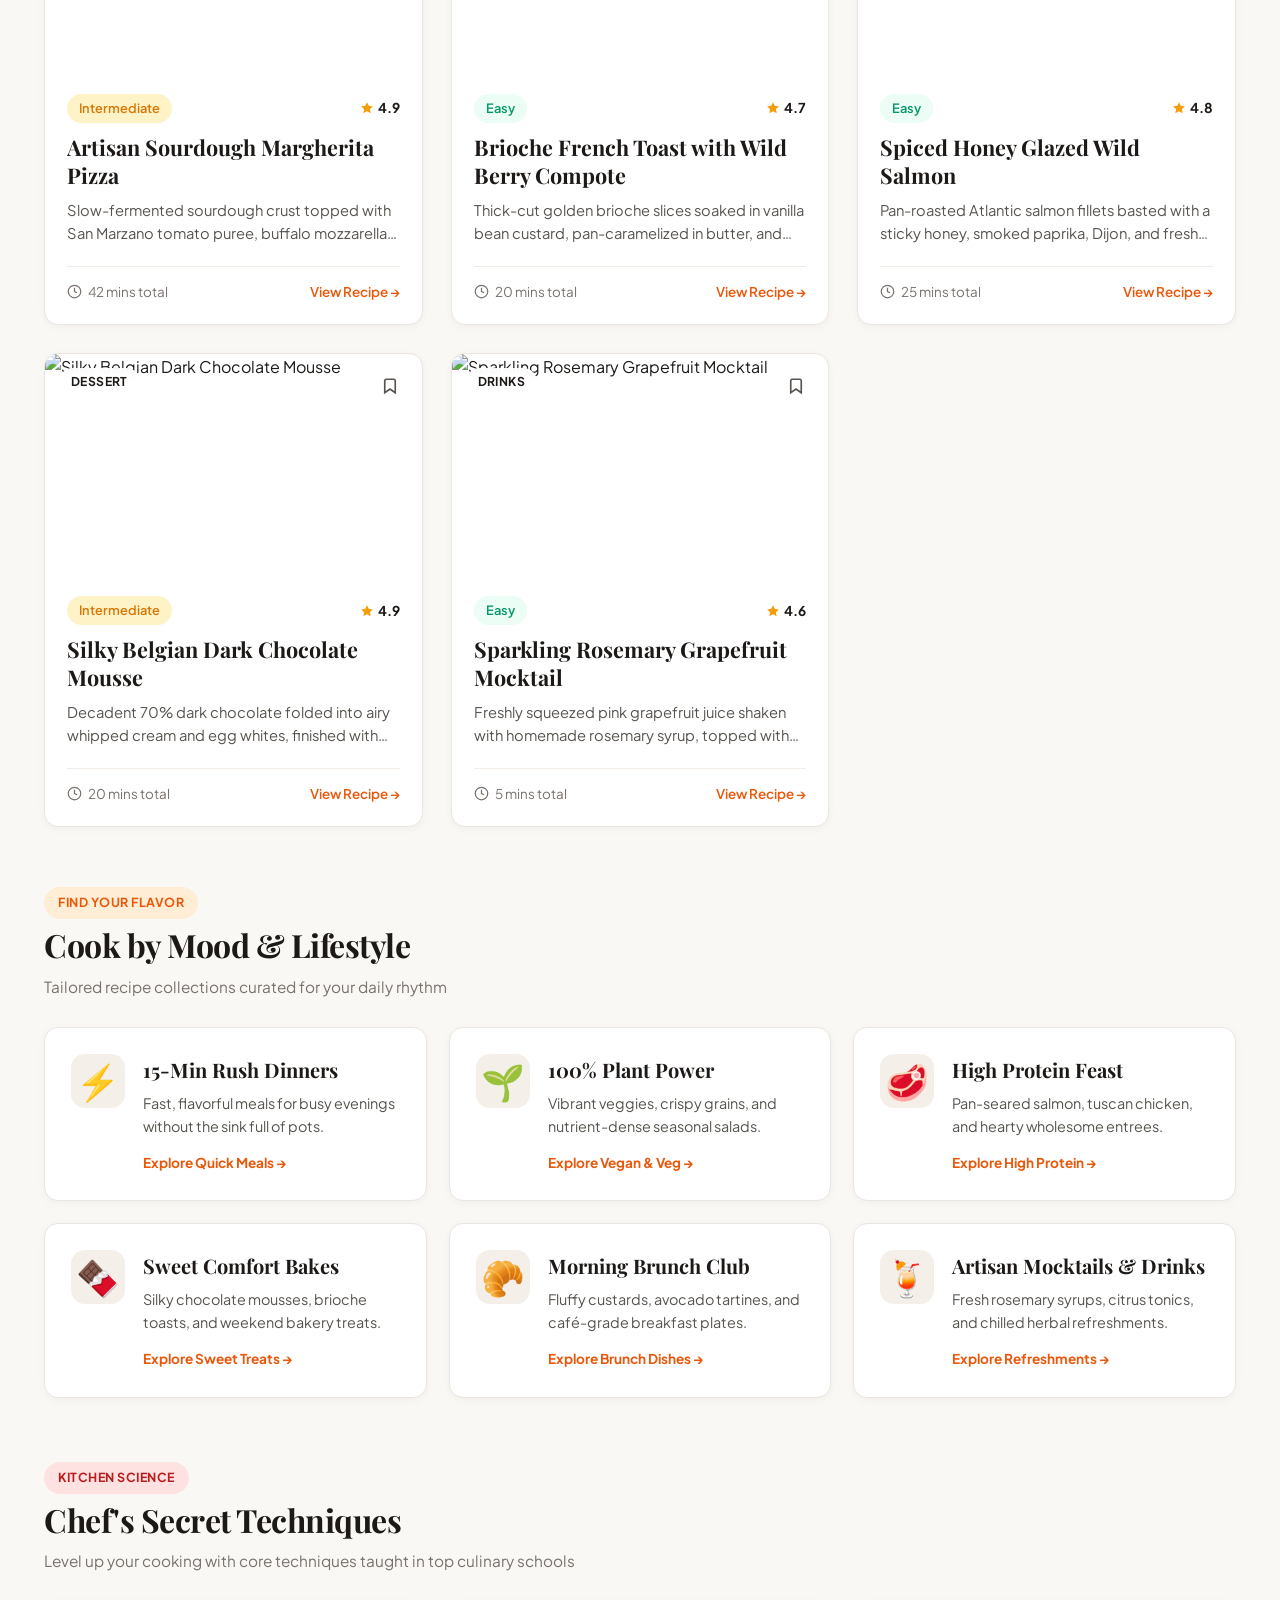
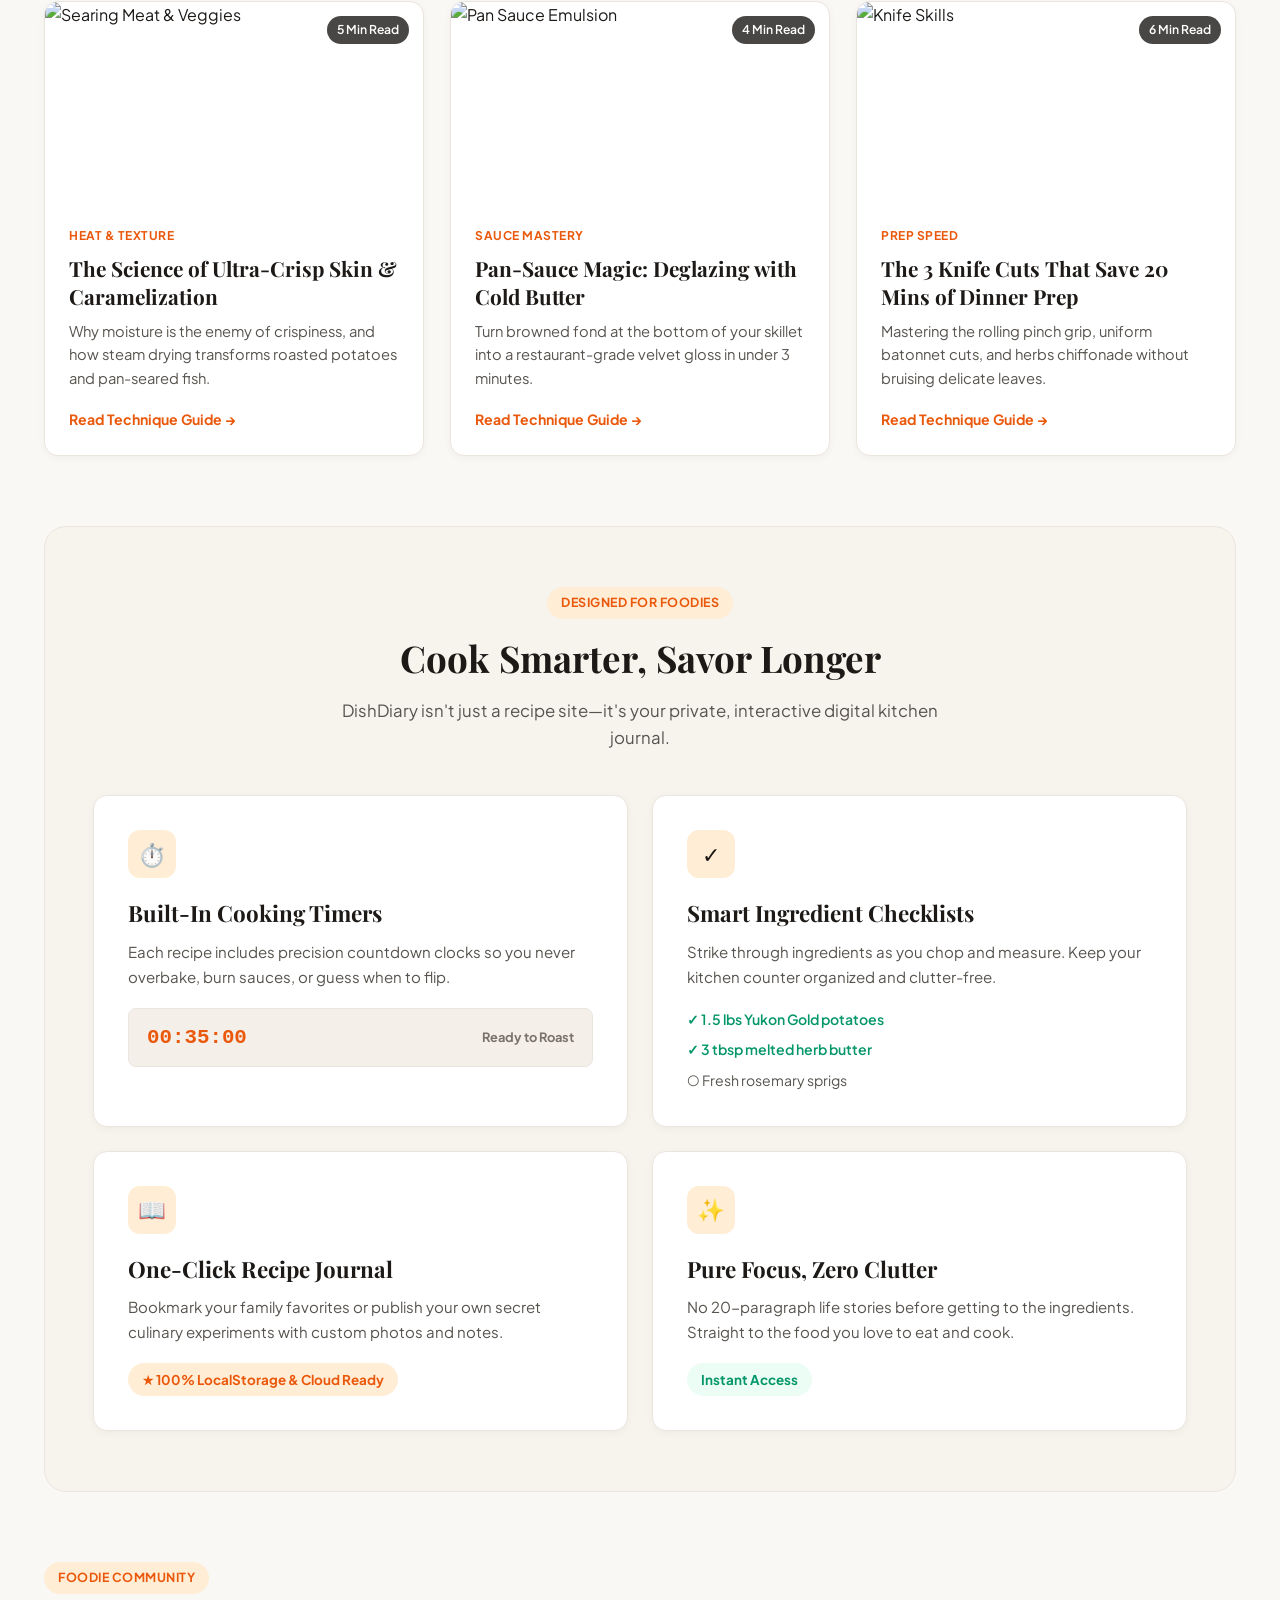
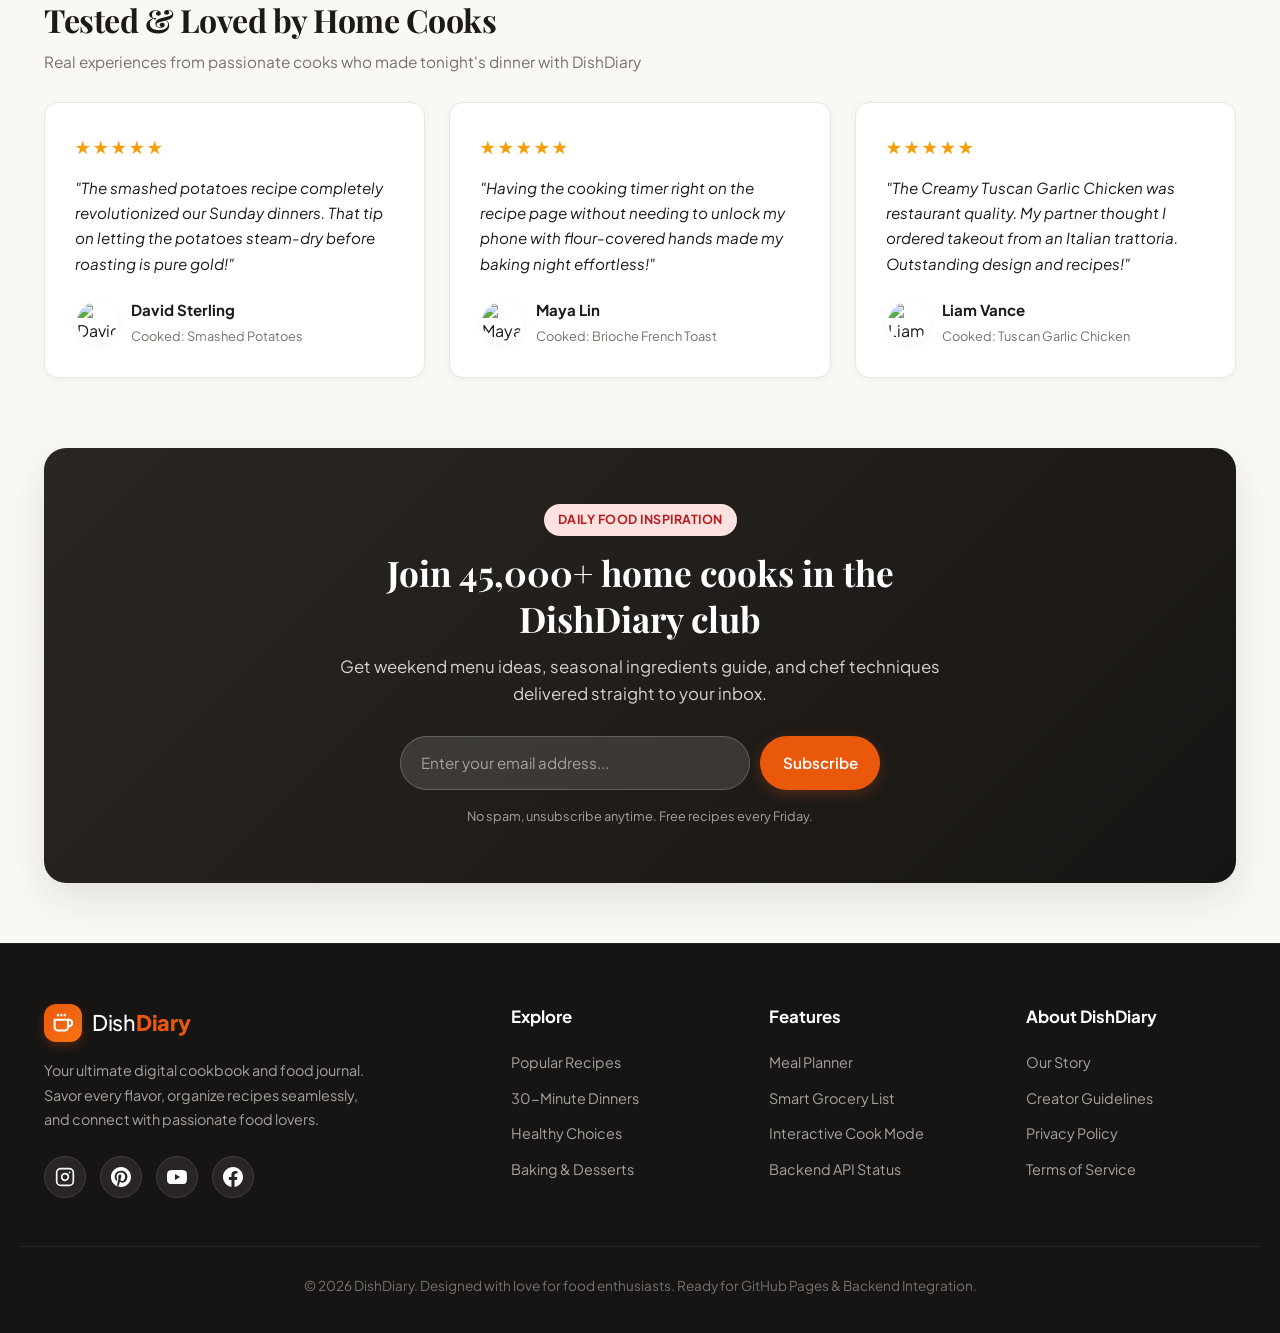
==== commit 88bfbb5a: "add initial frontend HTML and CSS for DishDiary recipe web application" ====
--- a/frontend/index.html
+++ b/frontend/index.html
@@ -492,11 +492,15 @@
           <span class="badge badge-accent">Daily Food Inspiration</span>
           <h2>Join 45,000+ home cooks in the DishDiary club</h2>
           <p>Get weekend menu ideas, seasonal ingredients guide, and chef techniques delivered straight to your inbox.</p>
-          <form class="newsletter-form" id="newsletterForm" onsubmit="event.preventDefault(); alert('Thank you for subscribing to DishDiary!'); this.reset();">
-            <input type="email" placeholder="Enter your email address..." required>
-            <button type="submit" class="btn btn-primary">Subscribe</button>
-          </form>
-          <span class="newsletter-hint">No spam, unsubscribe anytime. Free recipes every Friday.</span>
+          <div id="newsletterBox" class="newsletter-box">
+            <form class="newsletter-form" id="newsletterForm">
+              <input type="email" id="newsletterEmail" placeholder="Enter your email address..." required autocomplete="email">
+              <button type="submit" class="btn btn-primary" id="newsletterSubmitBtn">
+                <span>Subscribe</span>
+              </button>
+            </form>
+            <span class="newsletter-hint" id="newsletterHint">No spam, unsubscribe anytime. Free recipes every Friday.</span>
+          </div>
         </div>
       </div>
     </section>
--- a/frontend/style.css
+++ b/frontend/style.css
@@ -132,6 +132,39 @@
 
 .btn-primary:active {
   transform: translateY(0);
+}
+
+.btn:disabled,
+.btn[disabled],
+.btn.disabled {
+  opacity: 0.65;
+  cursor: not-allowed !important;
+  pointer-events: none;
+  box-shadow: none !important;
+  transform: none !important;
+}
+
+.btn-spinner {
+  display: inline-block;
+  width: 18px;
+  height: 18px;
+  border: 2.5px solid rgba(255, 255, 255, 0.35);
+  border-top-color: #ffffff;
+  border-radius: 50%;
+  animation: btn-spin 0.65s linear infinite;
+  flex-shrink: 0;
+}
+
+@keyframes btn-spin {
+  to {
+    transform: rotate(360deg);
+  }
+}
+
+@keyframes spin {
+  to {
+    transform: rotate(360deg);
+  }
 }
 
 .btn-outline {
@@ -1153,6 +1186,109 @@
   color: #a8a29e;
 }
 
+.newsletter-box {
+  width: 100%;
+  max-width: 520px;
+  margin: 0 auto;
+}
+
+.newsletter-form button {
+  display: inline-flex;
+  align-items: center;
+  justify-content: center;
+  gap: 8px;
+  min-width: 120px;
+}
+
+.newsletter-success-card {
+  background: rgba(234, 88, 12, 0.12);
+  border: 1px solid rgba(234, 88, 12, 0.35);
+  backdrop-filter: blur(12px);
+  -webkit-backdrop-filter: blur(12px);
+  border-radius: 18px;
+  padding: 24px 28px;
+  display: flex;
+  flex-direction: column;
+  align-items: center;
+  gap: 14px;
+  text-align: center;
+  animation: celebrationBounce 0.45s cubic-bezier(0.16, 1, 0.3, 1) forwards;
+  box-shadow: 0 10px 30px -10px rgba(234, 88, 12, 0.25);
+}
+
+@keyframes celebrationBounce {
+  0% {
+    transform: scale(0.92) translateY(8px);
+    opacity: 0;
+  }
+  60% {
+    transform: scale(1.02) translateY(-2px);
+  }
+  100% {
+    transform: scale(1) translateY(0);
+    opacity: 1;
+  }
+}
+
+.newsletter-success-icon-wrap {
+  display: flex;
+  align-items: center;
+  justify-content: center;
+}
+
+.newsletter-success-icon {
+  width: 48px;
+  height: 48px;
+  border-radius: 50%;
+  background: linear-gradient(135deg, #ea580c 0%, #f97316 100%);
+  color: #ffffff;
+  display: flex;
+  align-items: center;
+  justify-content: center;
+  box-shadow: 0 4px 18px rgba(234, 88, 12, 0.45);
+}
+
+.newsletter-success-title {
+  font-family: var(--font-serif);
+  font-size: 1.35rem;
+  font-weight: 700;
+  color: #ffffff;
+  margin-bottom: 6px;
+}
+
+.newsletter-success-desc {
+  font-size: 0.95rem;
+  color: #e7e5e4 !important;
+  line-height: 1.5;
+  margin-bottom: 4px !important;
+}
+
+.newsletter-success-desc strong {
+  color: #fdba74;
+  font-weight: 600;
+}
+
+.newsletter-reset-btn {
+  margin-top: 6px;
+  border-color: rgba(255, 255, 255, 0.25);
+  color: #ffffff;
+  display: inline-flex;
+  align-items: center;
+  gap: 6px;
+  padding: 8px 18px;
+  font-size: 0.85rem;
+  border-radius: var(--radius-full);
+  transition: all 0.2s ease;
+  cursor: pointer;
+}
+
+.newsletter-reset-btn:hover {
+  background: rgba(255, 255, 255, 0.12);
+  border-color: rgba(255, 255, 255, 0.5);
+  color: #ffffff;
+  transform: translateY(-1px);
+}
+
 /* =========================================================
    Footer
    ========================================================= */
@@ -3027,5 +3163,1456 @@
   margin: 0 4px;
 }
 
-
-
+/* =========================================================
+   LOGIN & SIGN UP AUTHENTICATION PORTAL
+   ========================================================= */
+
+.auth-body {
+  min-height: 100vh;
+  background: linear-gradient(135deg, #fffaf5 0%, #fff7ed 50%, #fef3c7 100%);
+  display: flex;
+  flex-direction: column;
+}
+
+.auth-navbar {
+  display: flex;
+  align-items: center;
+  justify-content: space-between;
+  padding: 20px 40px;
+  max-width: 1400px;
+  margin: 0 auto;
+  width: 100%;
+}
+
+.auth-back-link {
+  display: inline-flex;
+  align-items: center;
+  gap: 8px;
+  font-size: 0.95rem;
+  font-weight: 600;
+  color: var(--text-secondary);
+  text-decoration: none;
+  padding: 8px 16px;
+  border-radius: var(--radius-full);
+  background: rgba(255, 255, 255, 0.8);
+  backdrop-filter: blur(8px);
+  border: 1px solid var(--border-light);
+  transition: all var(--transition-fast);
+}
+
+.auth-back-link:hover {
+  color: var(--primary);
+  border-color: var(--primary-light);
+  background: #ffffff;
+  transform: translateX(-2px);
+}
+
+.auth-container {
+  flex: 1;
+  display: flex;
+  align-items: center;
+  justify-content: center;
+  padding: 20px 20px 60px;
+}
+
+.auth-card-split {
+  display: grid;
+  grid-template-columns: 1fr 1fr;
+  width: 100%;
+  max-width: 1050px;
+  min-height: 640px;
+  background: #ffffff;
+  border-radius: 28px;
+  box-shadow: 0 25px 60px -15px rgba(234, 88, 12, 0.12), 0 0 0 1px rgba(0, 0, 0, 0.04);
+  overflow: hidden;
+}
+
+/* Left Showcase Side */
+.auth-showcase-side {
+  position: relative;
+  background: linear-gradient(135deg, #1c1917 0%, #292524 100%);
+  color: #ffffff;
+  padding: 48px;
+  display: flex;
+  flex-direction: column;
+  justify-content: space-between;
+  overflow: hidden;
+}
+
+.auth-showcase-bg {
+  position: absolute;
+  top: 0;
+  left: 0;
+  width: 100%;
+  height: 100%;
+  object-fit: cover;
+  opacity: 0.38;
+  filter: brightness(0.85);
+  transition: transform 8s ease;
+}
+
+.auth-card-split:hover .auth-showcase-bg {
+  transform: scale(1.04);
+}
+
+.auth-showcase-overlay {
+  position: absolute;
+  top: 0;
+  left: 0;
+  width: 100%;
+  height: 100%;
+  background: linear-gradient(180deg, rgba(15, 23, 42, 0.2) 0%, rgba(15, 23, 42, 0.85) 100%);
+}
+
+.auth-showcase-top,
+.auth-showcase-bottom {
+  position: relative;
+  z-index: 2;
+}
+
+.auth-badge-pill {
+  display: inline-flex;
+  align-items: center;
+  gap: 8px;
+  background: rgba(255, 255, 255, 0.18);
+  backdrop-filter: blur(12px);
+  border: 1px solid rgba(255, 255, 255, 0.25);
+  padding: 6px 14px;
+  border-radius: var(--radius-full);
+  font-size: 0.82rem;
+  font-weight: 600;
+  letter-spacing: 0.5px;
+  text-transform: uppercase;
+  color: #ffffff;
+}
+
+.auth-quote-box {
+  background: rgba(255, 255, 255, 0.12);
+  backdrop-filter: blur(16px);
+  border: 1px solid rgba(255, 255, 255, 0.2);
+  border-radius: 20px;
+  padding: 24px;
+  margin-top: auto;
+}
+
+.auth-quote-text {
+  font-family: var(--font-serif);
+  font-size: 1.15rem;
+  font-style: italic;
+  line-height: 1.5;
+  color: #f8fafc;
+  margin-bottom: 14px;
+}
+
+.auth-quote-author {
+  display: flex;
+  align-items: center;
+  gap: 12px;
+}
+
+.auth-quote-avatar {
+  width: 42px;
+  height: 42px;
+  border-radius: 50%;
+  border: 2px solid var(--primary);
+  object-fit: cover;
+}
+
+.auth-quote-info h4 {
+  font-size: 0.92rem;
+  font-weight: 700;
+  color: #ffffff;
+  margin: 0;
+}
+
+.auth-quote-info span {
+  font-size: 0.78rem;
+  color: rgba(255, 255, 255, 0.75);
+}
+
+.auth-stats-row {
+  display: flex;
+  gap: 20px;
+  margin-top: 20px;
+  padding-top: 20px;
+  border-top: 1px solid rgba(255, 255, 255, 0.15);
+}
+
+.auth-stat-item strong {
+  display: block;
+  font-size: 1.3rem;
+  font-weight: 800;
+  color: var(--primary-light);
+}
+
+.auth-stat-item span {
+  font-size: 0.76rem;
+  color: rgba(255, 255, 255, 0.75);
+}
+
+/* Right Form Side */
+.auth-form-side {
+  padding: 48px 44px;
+  display: flex;
+  flex-direction: column;
+  justify-content: center;
+  background: #ffffff;
+}
+
+.auth-header {
+  margin-bottom: 24px;
+}
+
+.auth-header-title {
+  font-family: var(--font-serif);
+  font-size: 2rem;
+  font-weight: 800;
+  color: var(--text-main);
+  margin-bottom: 6px;
+}
+
+.auth-header-sub {
+  font-size: 0.95rem;
+  color: var(--text-secondary);
+}
+
+/* Tab Switcher */
+.auth-tab-nav {
+  display: flex;
+  background: #f1f5f9;
+  border-radius: var(--radius-full);
+  padding: 4px;
+  margin-bottom: 24px;
+  position: relative;
+}
+
+.auth-tab-btn {
+  flex: 1;
+  padding: 10px 16px;
+  border: none;
+  background: transparent;
+  font-size: 0.92rem;
+  font-weight: 600;
+  color: var(--text-secondary);
+  border-radius: var(--radius-full);
+  cursor: pointer;
+  transition: all var(--transition-fast);
+  text-align: center;
+}
+
+.auth-tab-btn.active {
+  background: #ffffff;
+  color: var(--primary);
+  box-shadow: 0 3px 10px rgba(0, 0, 0, 0.06);
+}
+
+/* Alert Notification Banner */
+.auth-alert-banner {
+  display: none;
+  align-items: center;
+  gap: 12px;
+  padding: 12px 16px;
+  border-radius: 12px;
+  font-size: 0.9rem;
+  font-weight: 500;
+  margin-bottom: 20px;
+  animation: slideDown 0.3s ease;
+}
+
+.auth-alert-banner.error {
+  display: flex;
+  background-color: #fef2f2;
+  border: 1px solid #fee2e2;
+  color: #b91c1c;
+}
+
+.auth-alert-banner.success {
+  display: flex;
+  background-color: #f0fdf4;
+  border: 1px solid #dcfce7;
+  color: #15803d;
+}
+
+/* Form Fields */
+.auth-form {
+  display: flex;
+  flex-direction: column;
+  gap: 18px;
+}
+
+.auth-input-group {
+  display: flex;
+  flex-direction: column;
+  gap: 6px;
+}
+
+.auth-input-group label {
+  font-size: 0.88rem;
+  font-weight: 600;
+  color: var(--text-main);
+}
+
+.auth-input-wrapper {
+  position: relative;
+  display: flex;
+  align-items: center;
+}
+
+.auth-input-icon {
+  position: absolute;
+  left: 16px;
+  color: #94a3b8;
+  pointer-events: none;
+  display: flex;
+  align-items: center;
+}
+
+.auth-input-wrapper input {
+  width: 100%;
+  padding: 12px 16px 12px 46px;
+  border: 1.5px solid #e2e8f0;
+  border-radius: 14px;
+  font-size: 0.95rem;
+  color: var(--text-main);
+  background: #fafafa;
+  transition: all var(--transition-fast);
+  font-family: inherit;
+}
+
+.auth-input-wrapper input:focus {
+  outline: none;
+  border-color: var(--primary);
+  background: #ffffff;
+  box-shadow: 0 0 0 4px var(--primary-glow);
+}
+
+.auth-toggle-pwd {
+  position: absolute;
+  right: 14px;
+  background: transparent;
+  border: none;
+  color: #94a3b8;
+  cursor: pointer;
+  padding: 4px;
+  display: flex;
+  align-items: center;
+  transition: color var(--transition-fast);
+}
+
+.auth-toggle-pwd:hover {
+  color: var(--text-main);
+}
+
+.auth-options-row {
+  display: flex;
+  align-items: center;
+  justify-content: space-between;
+  font-size: 0.88rem;
+}
+
+.auth-checkbox-label {
+  display: flex;
+  align-items: center;
+  gap: 8px;
+  cursor: pointer;
+  color: var(--text-secondary);
+}
+
+.auth-checkbox-label input[type="checkbox"] {
+  accent-color: var(--primary);
+  width: 16px;
+  height: 16px;
+  cursor: pointer;
+}
+
+.auth-forgot-link {
+  color: var(--primary);
+  text-decoration: none;
+  font-weight: 600;
+  transition: color var(--transition-fast);
+}
+
+.auth-forgot-link:hover {
+  text-decoration: underline;
+  color: #c2410c;
+}
+
+.auth-submit-btn {
+  width: 100%;
+  padding: 14px 20px;
+  background: linear-gradient(135deg, var(--primary) 0%, #c2410c 100%);
+  color: #ffffff;
+  border: none;
+  border-radius: 14px;
+  font-size: 1rem;
+  font-weight: 700;
+  cursor: pointer;
+  display: flex;
+  align-items: center;
+  justify-content: center;
+  gap: 10px;
+  box-shadow: 0 8px 20px var(--primary-glow);
+  transition: all var(--transition-fast);
+  margin-top: 6px;
+}
+
+.auth-submit-btn:hover {
+  transform: translateY(-2px);
+  box-shadow: 0 12px 26px var(--primary-glow);
+}
+
+.auth-submit-btn:disabled {
+  opacity: 0.7;
+  cursor: not-allowed;
+  transform: none;
+}
+
+.auth-submit-btn .spinner {
+  display: none;
+  width: 18px;
+  height: 18px;
+  border: 2.5px solid rgba(255, 255, 255, 0.35);
+  border-top-color: #ffffff;
+  border-radius: 50%;
+  animation: spin 0.7s linear infinite;
+}
+
+.auth-submit-btn.loading .spinner {
+  display: inline-block;
+}
+
+.auth-divider {
+  display: flex;
+  align-items: center;
+  text-align: center;
+  margin: 22px 0;
+  color: #94a3b8;
+  font-size: 0.85rem;
+}
+
+.auth-divider::before,
+.auth-divider::after {
+  content: "";
+  flex: 1;
+  border-bottom: 1px solid #e2e8f0;
+}
+
+.auth-divider span {
+  padding: 0 14px;
+}
+
+.social-auth-grid {
+  display: grid;
+  grid-template-columns: 1fr 1fr;
+  gap: 12px;
+}
+
+.social-auth-btn {
+  display: flex;
+  align-items: center;
+  justify-content: center;
+  gap: 10px;
+  padding: 11px 16px;
+  border: 1.5px solid #e2e8f0;
+  border-radius: 14px;
+  background: #ffffff;
+  font-size: 0.88rem;
+  font-weight: 600;
+  color: var(--text-main);
+  cursor: pointer;
+  transition: all var(--transition-fast);
+}
+
+.social-auth-btn:hover {
+  background: #f8fafc;
+  border-color: #cbd5e1;
+  transform: translateY(-1px);
+}
+
+.auth-footer-prompt {
+  text-align: center;
+  font-size: 0.9rem;
+  color: var(--text-secondary);
+  margin-top: 24px;
+}
+
+.auth-footer-prompt a {
+  color: var(--primary);
+  font-weight: 700;
+  text-decoration: none;
+  cursor: pointer;
+}
+
+.auth-footer-prompt a:hover {
+  text-decoration: underline;
+}
+
+/* User Logged-in Navbar Badge & Dropdown */
+.nav-user-pill {
+  display: flex;
+  align-items: center;
+  gap: 10px;
+  background: #fff7ed;
+  border: 1px solid #fed7aa;
+  padding: 5px 14px 5px 6px;
+  border-radius: var(--radius-full);
+  cursor: pointer;
+  position: relative;
+  transition: all var(--transition-fast);
+}
+
+.nav-user-pill:hover {
+  background: #ffedd5;
+  border-color: var(--primary);
+}
+
+.nav-user-avatar {
+  width: 32px;
+  height: 32px;
+  border-radius: 50%;
+  background: var(--primary);
+  color: #ffffff;
+  display: flex;
+  align-items: center;
+  justify-content: center;
+  font-size: 0.85rem;
+  font-weight: 700;
+  text-transform: uppercase;
+}
+
+.nav-user-name {
+  font-size: 0.88rem;
+  font-weight: 700;
+  color: var(--text-main);
+}
+
+.nav-user-menu {
+  position: absolute;
+  top: calc(100% + 8px);
+  right: 0;
+  background: #ffffff;
+  border-radius: 16px;
+  box-shadow: 0 12px 30px rgba(0, 0, 0, 0.12);
+  border: 1px solid var(--border-light);
+  min-width: 190px;
+  padding: 8px;
+  display: none;
+  flex-direction: column;
+  gap: 4px;
+  z-index: 1000;
+  animation: slideDown 0.2s ease;
+}
+
+.nav-user-menu.show {
+  display: flex;
+}
+
+.nav-user-item {
+  display: flex;
+  align-items: center;
+  gap: 10px;
+  padding: 10px 14px;
+  border-radius: 10px;
+  font-size: 0.88rem;
+  font-weight: 600;
+  color: var(--text-main);
+  text-decoration: none;
+  background: transparent;
+  border: none;
+  width: 100%;
+  text-align: left;
+  cursor: pointer;
+  transition: background var(--transition-fast);
+}
+
+.nav-user-item:hover {
+  background: #f8fafc;
+  color: var(--primary);
+}
+
+.nav-user-item.logout {
+  color: #dc2626;
+}
+
+.nav-user-item.logout:hover {
+  background: #fef2f2;
+}
+
+/* Responsive Auth Card */
+@media (max-width: 900px) {
+  .auth-card-split {
+    grid-template-columns: 1fr;
+    max-width: 500px;
+  }
+  .auth-showcase-side {
+    display: none;
+  }
+  .auth-form-side {
+    padding: 36px 24px;
+  }
+  .auth-navbar {
+    padding: 16px 20px;
+  }
+}
+
+/* Hide top-level Add Recipe button in navbar when logged in */
+body.user-logged-in .nav-actions > #openAddRecipeBtn,
+body.user-logged-in #mobileAddRecipeBtn,
+body.user-logged-in .nav-actions > a[href*="add-recipe.html"] {
+  display: none !important;
+}
+
+/* =========================================================
+   IMAGE FILE UPLOAD & CLOUDINARY DROPZONE
+   ========================================================= */
+
+.image-upload-dropzone {
+  border: 2px dashed #fed7aa;
+  background: #fffaf5;
+  border-radius: 18px;
+  padding: 26px 20px;
+  text-align: center;
+  cursor: pointer;
+  transition: all var(--transition-fast);
+  margin-bottom: 16px;
+  display: flex;
+  flex-direction: column;
+  align-items: center;
+  gap: 8px;
+}
+
+.image-upload-dropzone:hover,
+.image-upload-dropzone.dragover {
+  border-color: var(--primary);
+  background: #fff7ed;
+  box-shadow: 0 8px 24px rgba(234, 88, 12, 0.1);
+  transform: translateY(-1px);
+}
+
+.dropzone-icon-circle {
+  width: 52px;
+  height: 52px;
+  border-radius: 50%;
+  background: #ffedd5;
+  color: var(--primary);
+  display: flex;
+  align-items: center;
+  justify-content: center;
+  margin-bottom: 4px;
+  transition: all var(--transition-fast);
+}
+
+.image-upload-dropzone:hover .dropzone-icon-circle {
+  background: var(--primary);
+  color: #ffffff;
+  transform: scale(1.08);
+}
+
+.dropzone-title {
+  font-size: 1rem;
+  font-weight: 700;
+  color: var(--text-main);
+  margin: 0;
+}
+
+.dropzone-subtitle {
+  font-size: 0.82rem;
+  color: var(--text-secondary);
+  margin: 0;
+}
+
+.dropzone-badge {
+  display: inline-flex;
+  align-items: center;
+  gap: 5px;
+  font-size: 0.76rem;
+  font-weight: 700;
+  color: #c2410c;
+  background: #ffedd5;
+  padding: 3px 10px;
+  border-radius: var(--radius-full);
+  margin-top: 4px;
+}
+
+.upload-status-bar {
+  display: none;
+  align-items: center;
+  justify-content: space-between;
+  padding: 12px 16px;
+  background: #f8fafc;
+  border: 1px solid #e2e8f0;
+  border-radius: 12px;
+  margin-bottom: 16px;
+  animation: fadeIn 0.3s ease;
+}
+
+.upload-status-bar.uploading {
+  display: flex;
+  background: #fff7ed;
+  border-color: #fed7aa;
+}
+
+.upload-status-bar.success {
+  display: flex;
+  background: #f0fdf4;
+  border-color: #bbf7d0;
+}
+
+.upload-status-bar.error {
+  display: flex;
+  background: #fef2f2;
+  border-color: #fecaca;
+}
+
+.upload-status-left {
+  display: flex;
+  align-items: center;
+  gap: 10px;
+  font-size: 0.88rem;
+  font-weight: 600;
+}
+
+.upload-status-left .upload-spinner {
+  width: 18px;
+  height: 18px;
+  border: 2.5px solid #fed7aa;
+  border-top-color: var(--primary);
+  border-radius: 50%;
+  animation: spin 0.7s linear infinite;
+}
+
+.upload-preview-thumb {
+  width: 44px;
+  height: 44px;
+  border-radius: 8px;
+  object-fit: cover;
+  border: 1.5px solid #cbd5e1;
+}
+
+.upload-clear-btn {
+  background: transparent;
+  border: none;
+  color: #64748b;
+  font-size: 0.82rem;
+  font-weight: 600;
+  cursor: pointer;
+  padding: 4px 8px;
+  border-radius: 6px;
+}
+
+.upload-clear-btn:hover {
+  color: #dc2626;
+  background: #fee2e2;
+}
+
+.upload-divider-text {
+  display: flex;
+  align-items: center;
+  text-align: center;
+  margin: 14px 0 12px;
+  font-size: 0.8rem;
+  color: #94a3b8;
+}
+
+.upload-divider-text::before,
+.upload-divider-text::after {
+  content: "";
+  flex: 1;
+  border-bottom: 1px solid #f1f5f9;
+}
+
+.upload-divider-text span {
+  padding: 0 10px;
+}
+
+/* =========================================================
+   DISHDIARY - PROFILE PAGE STYLES
+   ========================================================= */
+
+.profile-page-wrapper {
+  padding: 36px 0 80px;
+  min-height: calc(100vh - 160px);
+}
+
+.profile-breadcrumb {
+  display: flex;
+  align-items: center;
+  gap: 8px;
+  font-size: 0.88rem;
+  color: var(--text-muted);
+  margin-bottom: 24px;
+}
+
+.profile-breadcrumb a {
+  color: var(--text-muted);
+  text-decoration: none;
+  transition: color var(--transition-fast);
+}
+
+.profile-breadcrumb a:hover {
+  color: var(--primary);
+}
+
+.profile-header-card {
+  background: var(--bg-card);
+  border-radius: var(--radius-lg);
+  border: 1px solid var(--border-color);
+  box-shadow: var(--shadow-sm);
+  padding: 36px;
+  position: relative;
+  overflow: hidden;
+  margin-bottom: 30px;
+  display: flex;
+  align-items: center;
+  justify-content: space-between;
+  gap: 28px;
+  flex-wrap: wrap;
+}
+
+.profile-header-card::before {
+  content: "";
+  position: absolute;
+  top: 0;
+  left: 0;
+  right: 0;
+  height: 6px;
+  background: linear-gradient(90deg, var(--primary), #fb923c, #f59e0b);
+}
+
+.profile-user-left {
+  display: flex;
+  align-items: center;
+  gap: 24px;
+  flex: 1;
+  min-width: 280px;
+}
+
+.profile-avatar-wrap {
+  position: relative;
+  width: 96px;
+  height: 96px;
+  border-radius: 50%;
+  flex-shrink: 0;
+  box-shadow: 0 8px 24px rgba(234, 88, 12, 0.2);
+}
+
+.profile-avatar-img {
+  width: 100%;
+  height: 100%;
+  border-radius: 50%;
+  object-fit: cover;
+  border: 3.5px solid #ffffff;
+  display: block;
+}
+
+.profile-avatar-initials {
+  width: 100%;
+  height: 100%;
+  border-radius: 50%;
+  background: linear-gradient(135deg, var(--primary), #c2410c);
+  color: #ffffff;
+  font-size: 2.2rem;
+  font-weight: 800;
+  display: flex;
+  align-items: center;
+  justify-content: center;
+  border: 3.5px solid #ffffff;
+  text-transform: uppercase;
+  letter-spacing: -0.5px;
+}
+
+.profile-avatar-camera-btn {
+  position: absolute;
+  bottom: -2px;
+  right: -2px;
+  width: 32px;
+  height: 32px;
+  background: var(--primary);
+  color: #ffffff;
+  border-radius: 50%;
+  border: 2.5px solid #ffffff;
+  display: flex;
+  align-items: center;
+  justify-content: center;
+  cursor: pointer;
+  box-shadow: 0 4px 10px rgba(0, 0, 0, 0.2);
+  transition: all var(--transition-fast);
+  z-index: 5;
+  padding: 0;
+}
+
+.profile-avatar-camera-btn:hover {
+  background: var(--primary-hover);
+  transform: scale(1.12);
+  box-shadow: 0 6px 14px rgba(234, 88, 12, 0.4);
+}
+
+.profile-avatar-camera-btn.uploading {
+  pointer-events: none;
+  background: #64748b;
+}
+
+.profile-verified-name-badge {
+  display: inline-flex;
+  align-items: center;
+  justify-content: center;
+  filter: drop-shadow(0 2px 5px rgba(234, 88, 12, 0.35));
+  flex-shrink: 0;
+  vertical-align: middle;
+  transition: transform var(--transition-fast);
+}
+
+.profile-verified-name-badge:hover {
+  transform: scale(1.1);
+}
+
+.profile-user-info {
+  display: flex;
+  flex-direction: column;
+  gap: 6px;
+}
+
+.profile-name-row {
+  display: flex;
+  align-items: center;
+  gap: 12px;
+  flex-wrap: wrap;
+}
+
+.profile-name {
+  font-family: var(--font-heading);
+  font-size: 1.85rem;
+  font-weight: 700;
+  color: var(--text-main);
+  margin: 0;
+  line-height: 1.2;
+}
+
+.profile-role-pill {
+  display: inline-flex;
+  align-items: center;
+  gap: 4px;
+  padding: 4px 12px;
+  background: #fff7ed;
+  color: var(--primary);
+  border: 1px solid #fed7aa;
+  border-radius: var(--radius-full);
+  font-size: 0.78rem;
+  font-weight: 700;
+  text-transform: uppercase;
+  letter-spacing: 0.5px;
+}
+
+.profile-tagline {
+  font-size: 0.95rem;
+  color: var(--text-muted);
+  margin: 0;
+  line-height: 1.5;
+}
+
+.profile-meta-tags {
+  display: flex;
+  align-items: center;
+  gap: 16px;
+  flex-wrap: wrap;
+  margin-top: 6px;
+  font-size: 0.85rem;
+  color: #64748b;
+}
+
+.profile-meta-item {
+  display: inline-flex;
+  align-items: center;
+  gap: 6px;
+}
+
+.profile-header-actions {
+  display: flex;
+  align-items: center;
+  gap: 12px;
+  flex-wrap: wrap;
+}
+
+/* Stats Row */
+.profile-stats-grid {
+  display: grid;
+  grid-template-columns: repeat(auto-fit, minmax(200px, 1fr));
+  gap: 20px;
+  margin-bottom: 36px;
+}
+
+.profile-stat-card {
+  background: var(--bg-card);
+  border: 1px solid var(--border-color);
+  border-radius: var(--radius-md);
+  padding: 22px;
+  display: flex;
+  align-items: center;
+  gap: 18px;
+  box-shadow: var(--shadow-sm);
+  transition: all var(--transition-normal);
+}
+
+.profile-stat-card:hover {
+  transform: translateY(-2px);
+  box-shadow: var(--shadow-md);
+  border-color: #fed7aa;
+}
+
+.profile-stat-icon-wrap {
+  width: 52px;
+  height: 52px;
+  border-radius: 14px;
+  display: flex;
+  align-items: center;
+  justify-content: center;
+  flex-shrink: 0;
+}
+
+.profile-stat-icon-wrap.orange {
+  background: #fff7ed;
+  color: var(--primary);
+}
+
+.profile-stat-icon-wrap.amber {
+  background: #fef3c7;
+  color: #d97706;
+}
+
+.profile-stat-icon-wrap.emerald {
+  background: #ecfdf5;
+  color: #059669;
+}
+
+.profile-stat-icon-wrap.blue {
+  background: #eff6ff;
+  color: #2563eb;
+}
+
+.profile-stat-value {
+  font-size: 1.7rem;
+  font-weight: 800;
+  color: var(--text-main);
+  line-height: 1.1;
+  font-family: var(--font-heading);
+}
+
+.profile-stat-label {
+  font-size: 0.82rem;
+  color: var(--text-muted);
+  font-weight: 600;
+  text-transform: uppercase;
+  letter-spacing: 0.5px;
+  margin-top: 4px;
+}
+
+/* Tabs Navigation */
+.profile-tabs-nav {
+  display: flex;
+  align-items: center;
+  gap: 10px;
+  border-bottom: 2px solid var(--border-color);
+  margin-bottom: 28px;
+  padding-bottom: 2px;
+  overflow-x: auto;
+}
+
+.profile-tab-btn {
+  display: inline-flex;
+  align-items: center;
+  gap: 8px;
+  padding: 12px 20px;
+  background: transparent;
+  border: none;
+  font-size: 0.95rem;
+  font-weight: 600;
+  color: var(--text-muted);
+  cursor: pointer;
+  border-bottom: 3px solid transparent;
+  margin-bottom: -4px;
+  transition: all var(--transition-fast);
+  white-space: nowrap;
+}
+
+.profile-tab-btn:hover {
+  color: var(--text-main);
+}
+
+.profile-tab-btn.active {
+  color: var(--primary);
+  border-bottom-color: var(--primary);
+  font-weight: 700;
+}
+
+.profile-tab-badge {
+  display: inline-flex;
+  align-items: center;
+  justify-content: center;
+  padding: 2px 8px;
+  border-radius: var(--radius-full);
+  background: #f1f5f9;
+  font-size: 0.78rem;
+  font-weight: 700;
+  color: var(--text-muted);
+}
+
+.profile-tab-btn.active .profile-tab-badge {
+  background: #ffedd5;
+  color: var(--primary);
+}
+
+/* Tab Panels */
+.profile-tab-panel {
+  display: none;
+  animation: fadeIn 0.25s ease;
+}
+
+.profile-tab-panel.active {
+  display: block;
+}
+
+/* Recipe Grid inside profile */
+.profile-recipes-grid {
+  display: grid;
+  grid-template-columns: repeat(auto-fill, minmax(280px, 1fr));
+  gap: 24px;
+}
+
+.profile-recipe-card {
+  background: var(--bg-card);
+  border: 1px solid var(--border-color);
+  border-radius: var(--radius-md);
+  overflow: hidden;
+  box-shadow: var(--shadow-sm);
+  display: flex;
+  flex-direction: column;
+  transition: all var(--transition-normal);
+}
+
+.profile-recipe-card:hover {
+  transform: translateY(-3px);
+  box-shadow: var(--shadow-md);
+  border-color: #cbd5e1;
+}
+
+.profile-recipe-thumb-wrap {
+  position: relative;
+  width: 100%;
+  height: 180px;
+  overflow: hidden;
+  background: #f1f5f9;
+}
+
+.profile-recipe-thumb {
+  width: 100%;
+  height: 100%;
+  object-fit: cover;
+  transition: transform 0.4s ease;
+}
+
+.profile-recipe-card:hover .profile-recipe-thumb {
+  transform: scale(1.05);
+}
+
+.profile-card-chip {
+  position: absolute;
+  top: 12px;
+  left: 12px;
+  background: rgba(255, 255, 255, 0.95);
+  backdrop-filter: blur(4px);
+  color: var(--text-main);
+  padding: 4px 10px;
+  border-radius: var(--radius-full);
+  font-size: 0.75rem;
+  font-weight: 700;
+  box-shadow: 0 2px 6px rgba(0,0,0,0.1);
+}
+
+.profile-recipe-body {
+  padding: 18px;
+  display: flex;
+  flex-direction: column;
+  flex: 1;
+}
+
+.profile-recipe-title {
+  font-family: var(--font-heading);
+  font-size: 1.15rem;
+  font-weight: 700;
+  color: var(--text-main);
+  margin-bottom: 8px;
+  line-height: 1.35;
+  display: -webkit-box;
+  -webkit-line-clamp: 2;
+  -webkit-box-orient: vertical;
+  overflow: hidden;
+}
+
+.profile-recipe-meta {
+  display: flex;
+  align-items: center;
+  gap: 14px;
+  font-size: 0.8rem;
+  color: var(--text-muted);
+  margin-bottom: 16px;
+}
+
+.profile-recipe-actions {
+  display: flex;
+  align-items: center;
+  gap: 8px;
+  margin-top: auto;
+  padding-top: 12px;
+  border-top: 1px solid #f1f5f9;
+}
+
+.profile-recipe-btn-view {
+  flex: 1;
+  text-align: center;
+}
+
+.profile-recipe-btn-del {
+  width: 38px;
+  height: 38px;
+  padding: 0;
+  display: inline-flex;
+  align-items: center;
+  justify-content: center;
+  color: #dc2626;
+  border-color: #fecaca;
+  background: #fef2f2;
+  border-radius: var(--radius-full);
+  cursor: pointer;
+  transition: all var(--transition-fast);
+}
+
+.profile-recipe-btn-del:hover {
+  background: #dc2626;
+  color: #ffffff;
+  border-color: #dc2626;
+}
+
+/* Empty State */
+.profile-empty-state {
+  text-align: center;
+  padding: 64px 20px;
+  background: var(--bg-card);
+  border: 1px dashed var(--border-color);
+  border-radius: var(--radius-lg);
+  max-width: 520px;
+  margin: 20px auto;
+}
+
+.profile-empty-icon {
+  font-size: 3rem;
+  margin-bottom: 14px;
+  display: inline-block;
+}
+
+.profile-empty-title {
+  font-family: var(--font-heading);
+  font-size: 1.35rem;
+  font-weight: 700;
+  color: var(--text-main);
+  margin-bottom: 8px;
+}
+
+.profile-empty-desc {
+  font-size: 0.92rem;
+  color: var(--text-muted);
+  margin-bottom: 22px;
+  line-height: 1.5;
+}
+
+/* Account Info Card */
+.profile-account-card {
+  background: var(--bg-card);
+  border: 1px solid var(--border-color);
+  border-radius: var(--radius-md);
+  padding: 28px;
+  box-shadow: var(--shadow-sm);
+  max-width: 760px;
+}
+
+.profile-account-title {
+  font-family: var(--font-heading);
+  font-size: 1.25rem;
+  font-weight: 700;
+  color: var(--text-main);
+  margin-bottom: 20px;
+  padding-bottom: 12px;
+  border-bottom: 1px solid #f1f5f9;
+}
+
+.profile-details-table {
+  display: grid;
+  grid-template-columns: 180px 1fr;
+  row-gap: 16px;
+  column-gap: 20px;
+  font-size: 0.92rem;
+}
+
+.profile-details-label {
+  color: var(--text-muted);
+  font-weight: 600;
+}
+
+.profile-details-val {
+  color: var(--text-main);
+  font-weight: 600;
+}
+
+/* Edit Profile Modal */
+.profile-modal-backdrop {
+  position: fixed;
+  inset: 0;
+  background: rgba(15, 23, 42, 0.65);
+  backdrop-filter: blur(4px);
+  z-index: 9999;
+  display: none;
+  align-items: center;
+  justify-content: center;
+  padding: 20px;
+}
+
+.profile-modal-backdrop.show {
+  display: flex;
+}
+
+.profile-modal-card {
+  background: var(--bg-card);
+  border-radius: var(--radius-lg);
+  max-width: 500px;
+  width: 100%;
+  padding: 32px;
+  box-shadow: 0 20px 45px rgba(0, 0, 0, 0.25);
+  position: relative;
+  animation: slideDown 0.25s ease;
+}
+
+.profile-modal-header {
+  display: flex;
+  align-items: center;
+  justify-content: space-between;
+  margin-bottom: 22px;
+}
+
+.profile-modal-title {
+  font-family: var(--font-heading);
+  font-size: 1.35rem;
+  font-weight: 700;
+  margin: 0;
+}
+
+.profile-modal-close {
+  background: transparent;
+  border: none;
+  font-size: 1.3rem;
+  color: #94a3b8;
+  cursor: pointer;
+  padding: 4px;
+}
+
+.profile-modal-close:hover {
+  color: #dc2626;
+}
+
+@media (max-width: 768px) {
+  .profile-header-card {
+    padding: 24px 18px;
+    flex-direction: column;
+    align-items: flex-start;
+  }
+  .profile-user-left {
+    flex-direction: column;
+    align-items: flex-start;
+    gap: 16px;
+  }
+  .profile-header-actions {
+    width: 100%;
+  }
+  .profile-header-actions .btn {
+    flex: 1;
+    justify-content: center;
+  }
+  .profile-details-table {
+    grid-template-columns: 1fr;
+    row-gap: 8px;
+  }
+}
+
+/* =========================================================
+   CONFIRMATION MODAL STYLES (LOGOUT / ACTIONS)
+   ========================================================= */
+
+.confirm-modal-backdrop {
+  position: fixed;
+  inset: 0;
+  background: rgba(15, 23, 42, 0.65);
+  backdrop-filter: blur(5px);
+  z-index: 99999;
+  display: flex;
+  align-items: center;
+  justify-content: center;
+  padding: 20px;
+  animation: fadeIn 0.2s ease;
+}
+
+.confirm-modal-backdrop.fade-out {
+  opacity: 0;
+  transition: opacity 0.15s ease;
+}
+
+.confirm-modal-card {
+  background: var(--bg-card);
+  border: 1px solid var(--border-color);
+  border-radius: var(--radius-lg);
+  max-width: 440px;
+  width: 100%;
+  padding: 32px 28px;
+  text-align: center;
+  box-shadow: 0 24px 50px rgba(0, 0, 0, 0.25);
+  animation: slideDown 0.25s ease;
+}
+
+.confirm-modal-icon {
+  width: 58px;
+  height: 58px;
+  border-radius: 50%;
+  display: flex;
+  align-items: center;
+  justify-content: center;
+  margin: 0 auto 18px;
+}
+
+.confirm-modal-icon.danger {
+  background: #fef2f2;
+  color: #dc2626;
+  border: 1px solid #fecaca;
+}
+
+.confirm-modal-title {
+  font-family: var(--font-heading);
+  font-size: 1.35rem;
+  font-weight: 700;
+  color: var(--text-main);
+  margin-bottom: 8px;
+}
+
+.confirm-modal-desc {
+  font-size: 0.92rem;
+  color: var(--text-muted);
+  line-height: 1.5;
+  margin-bottom: 24px;
+}
+
+.confirm-modal-actions {
+  display: flex;
+  align-items: center;
+  justify-content: center;
+  gap: 12px;
+}
+
+
+
+
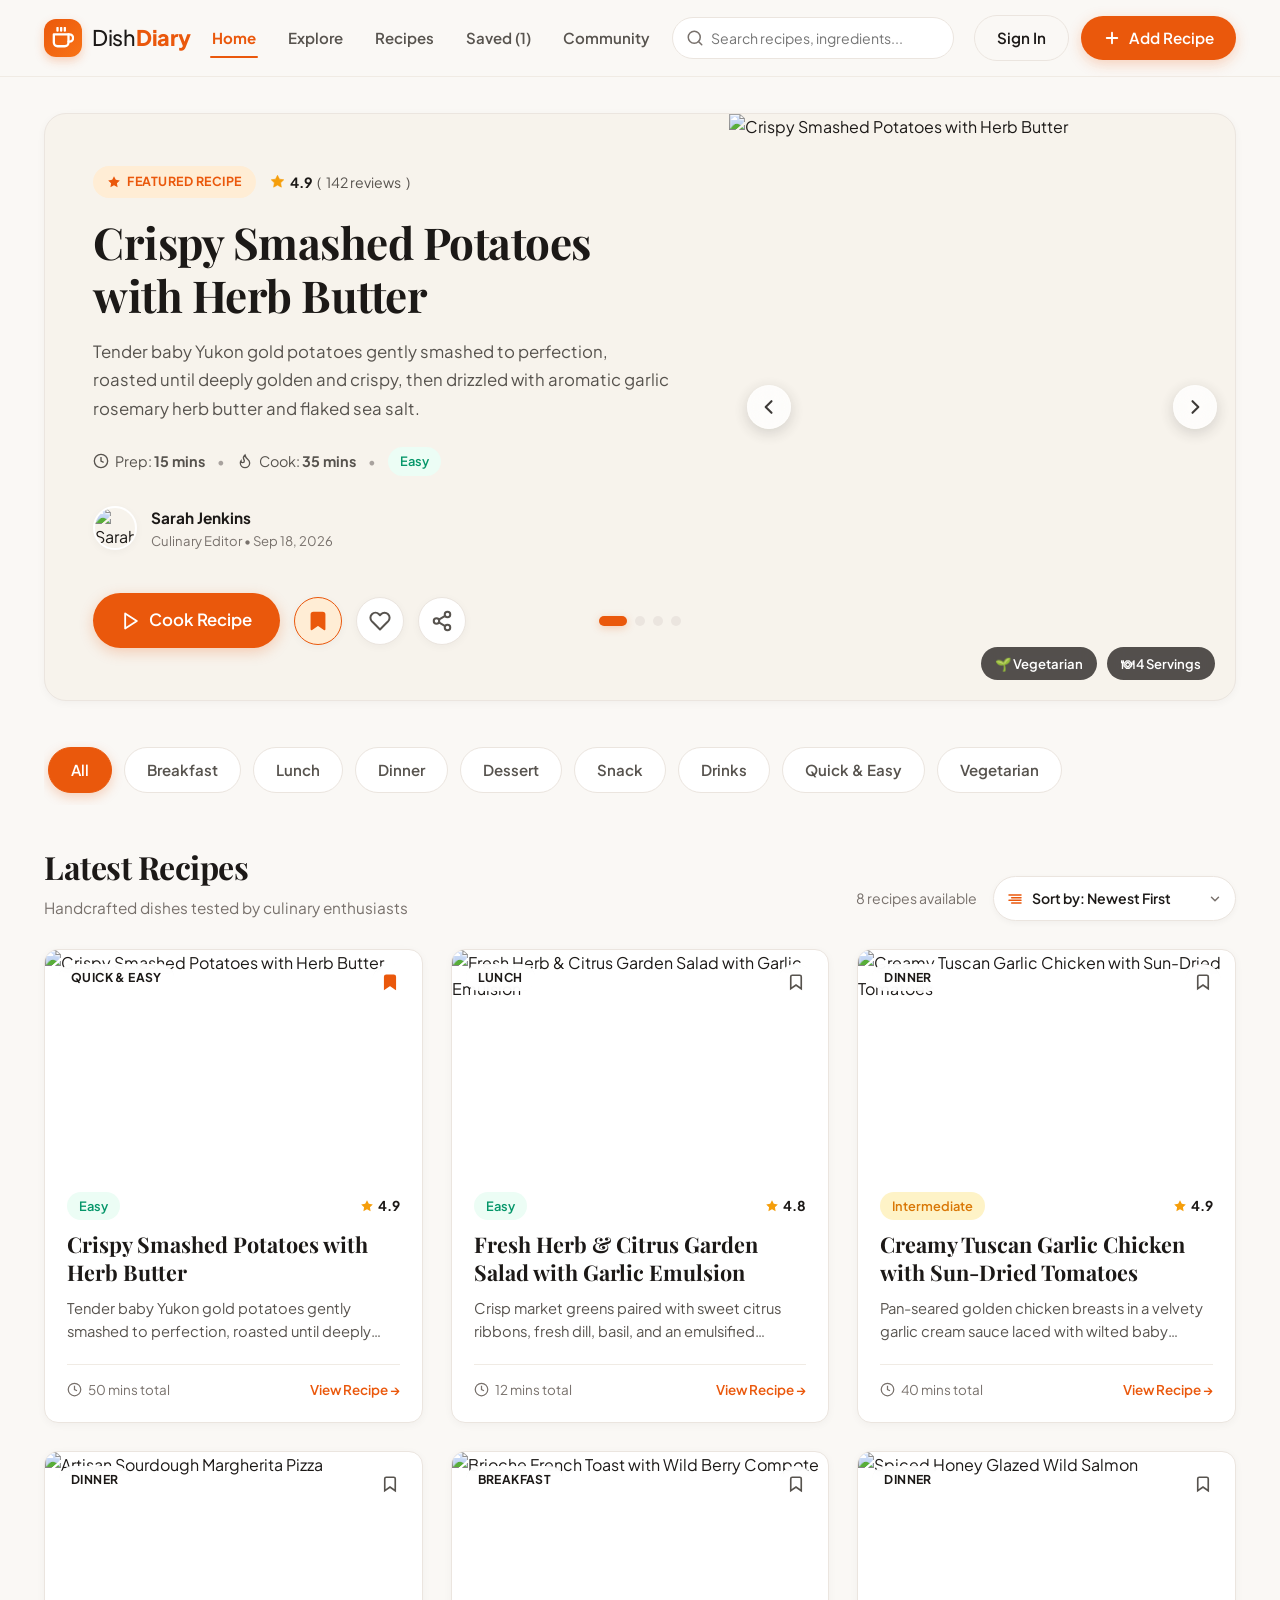
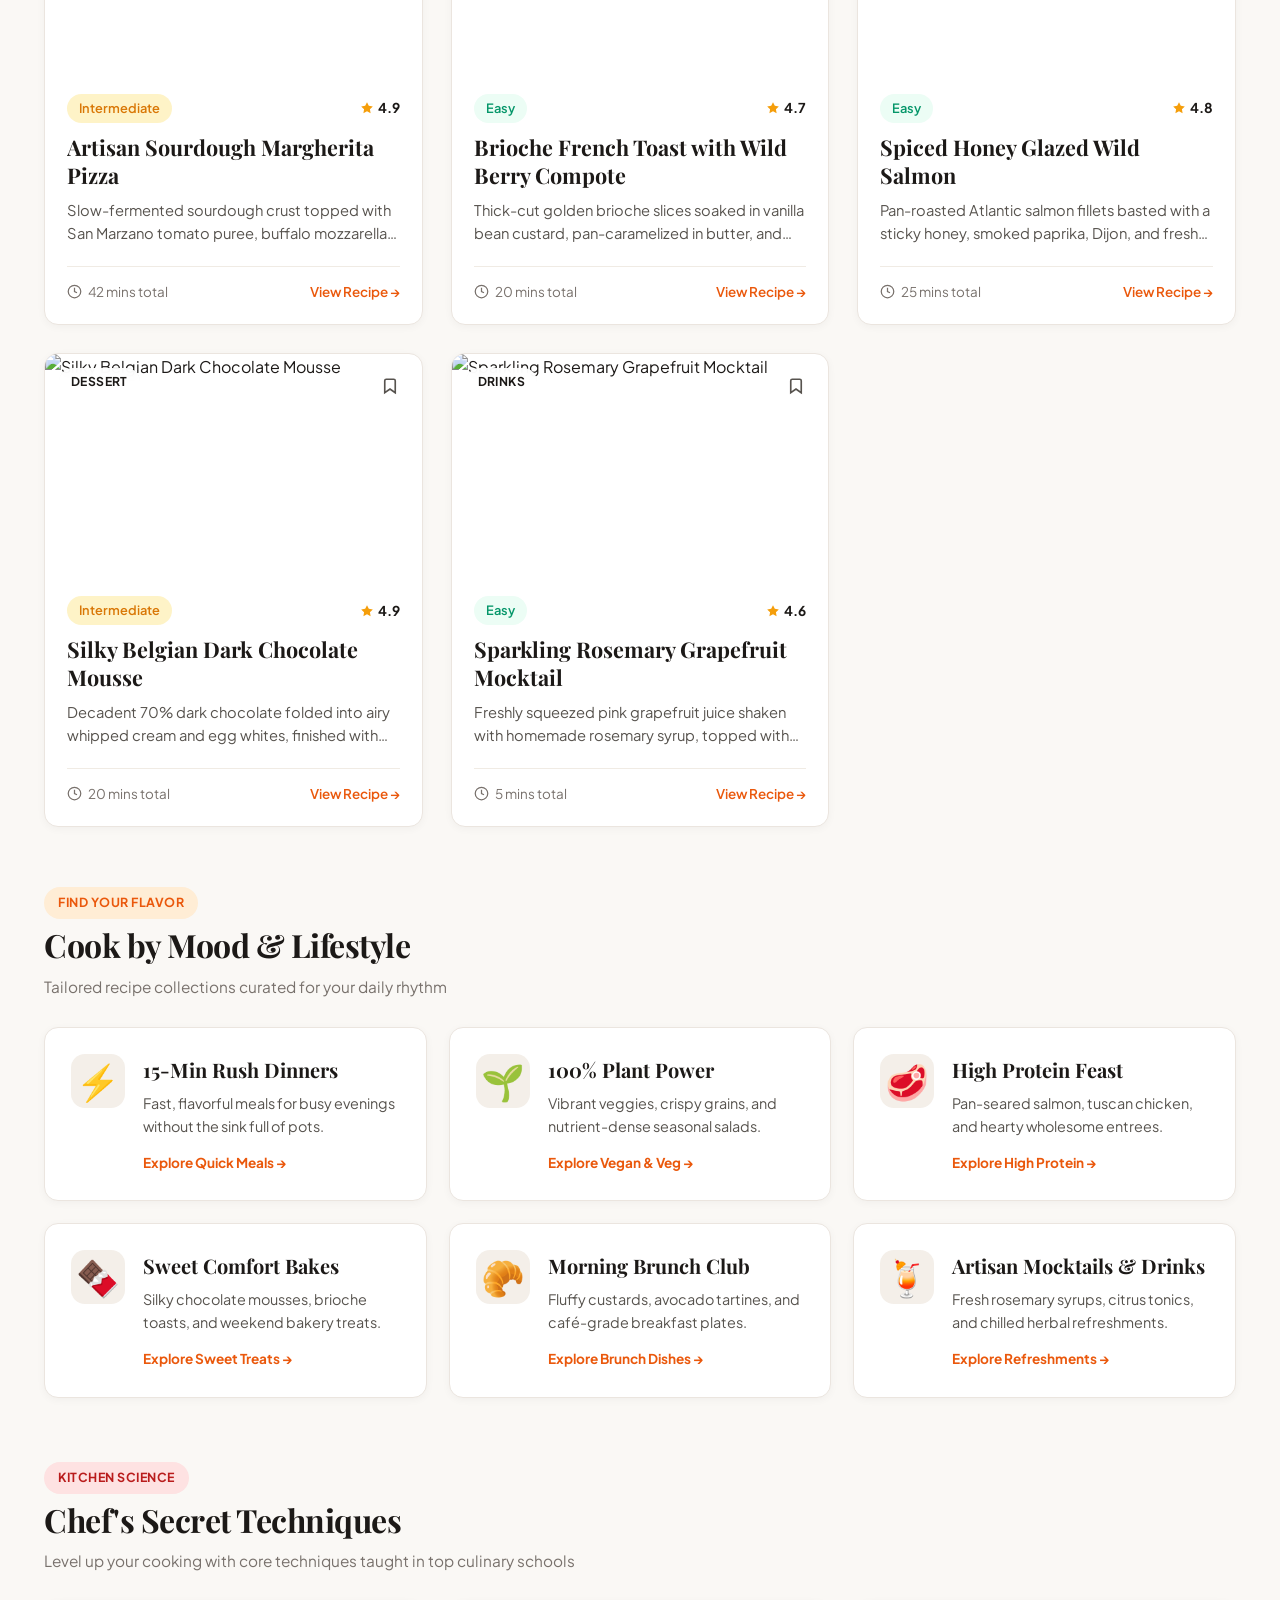
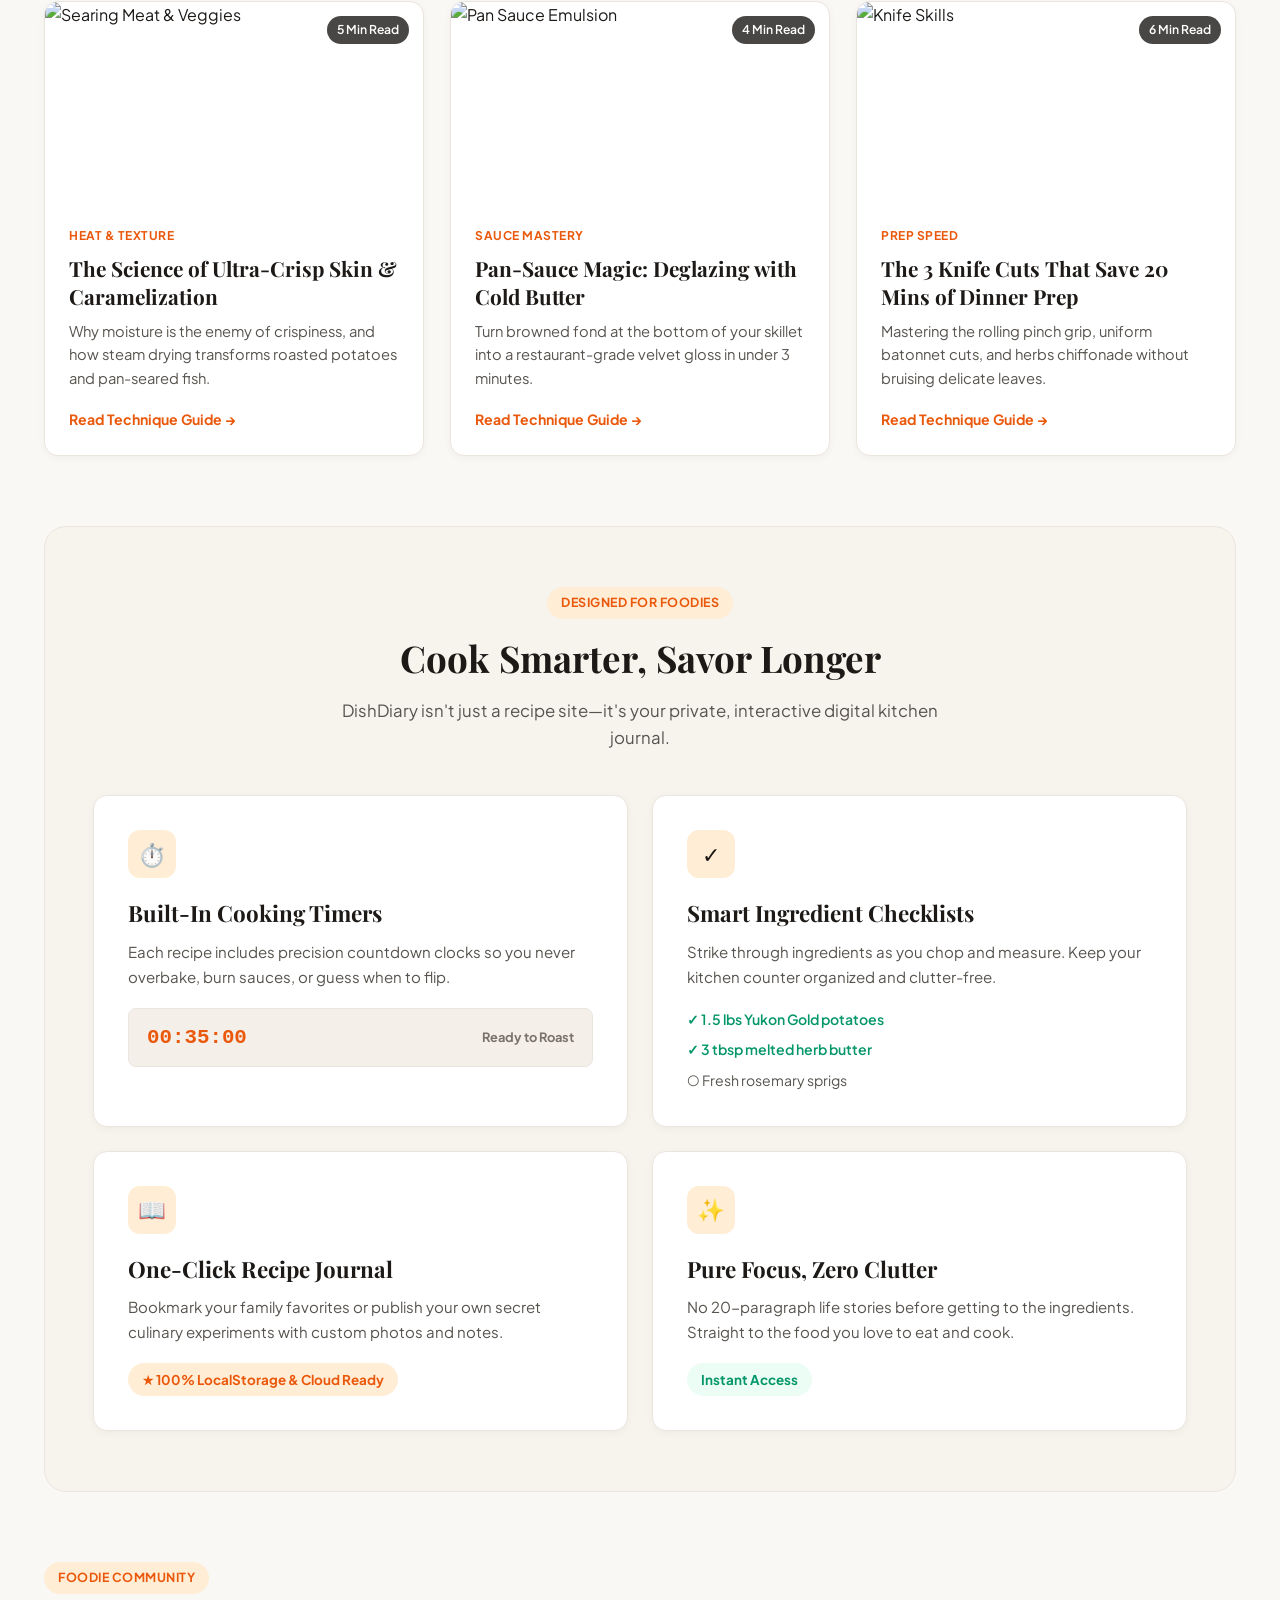
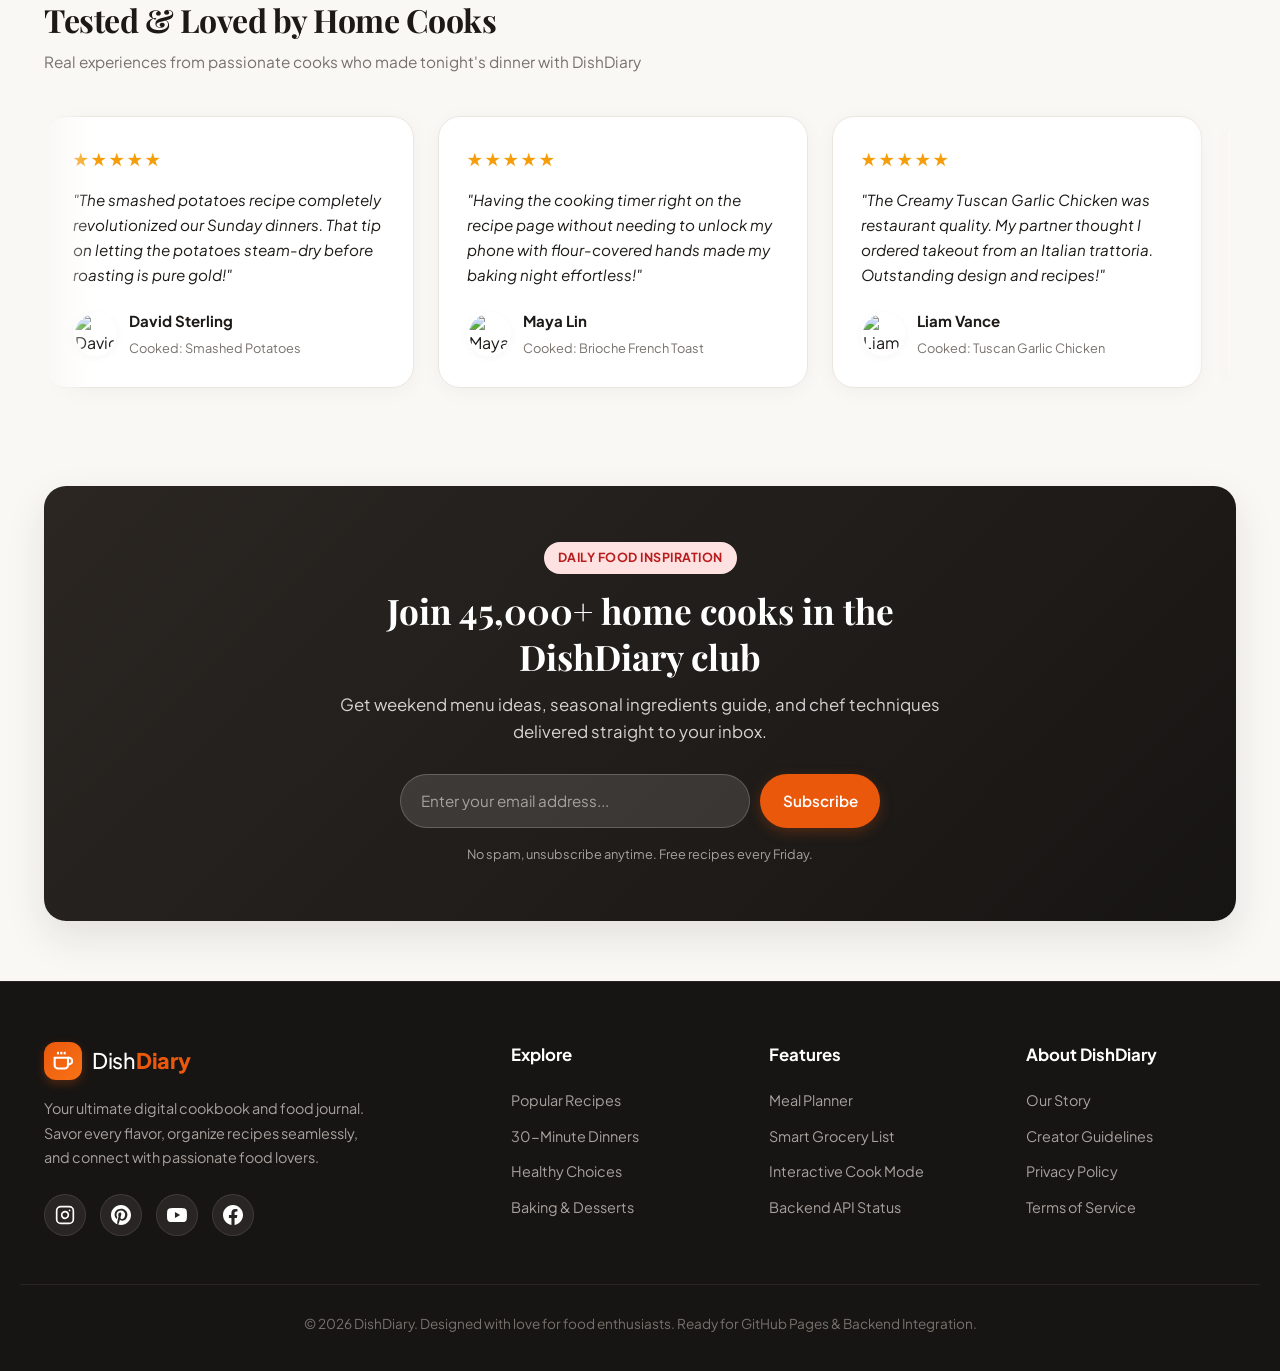
==== commit c7fb775a: "add frontend structure, styling, and logic for Dish Diary recipe application" ====
--- a/frontend/index.html
+++ b/frontend/index.html
@@ -446,39 +446,151 @@
         </div>
       </div>
 
-      <div class="testimonials-grid">
-        <div class="testimonial-card">
-          <div class="testimonial-rating">★★★★★</div>
-          <p class="testimonial-quote">"The smashed potatoes recipe completely revolutionized our Sunday dinners. That tip on letting the potatoes steam-dry before roasting is pure gold!"</p>
-          <div class="testimonial-author">
-            <img src="https://images.unsplash.com/photo-1539571696357-5a69c17a67c6?auto=format&fit=crop&w=120&h=120&q=80" alt="David Sterling" class="testimonial-avatar">
-            <div>
-              <strong>David Sterling</strong>
-              <span>Cooked: Smashed Potatoes</span>
-            </div>
-          </div>
-        </div>
-
-        <div class="testimonial-card">
-          <div class="testimonial-rating">★★★★★</div>
-          <p class="testimonial-quote">"Having the cooking timer right on the recipe page without needing to unlock my phone with flour-covered hands made my baking night effortless!"</p>
-          <div class="testimonial-author">
-            <img src="https://images.unsplash.com/photo-1517841905240-472988babdf9?auto=format&fit=crop&w=120&h=120&q=80" alt="Maya Lin" class="testimonial-avatar">
-            <div>
-              <strong>Maya Lin</strong>
-              <span>Cooked: Brioche French Toast</span>
-            </div>
-          </div>
-        </div>
-
-        <div class="testimonial-card">
-          <div class="testimonial-rating">★★★★★</div>
-          <p class="testimonial-quote">"The Creamy Tuscan Garlic Chicken was restaurant quality. My partner thought I ordered takeout from an Italian trattoria. Outstanding design and recipes!"</p>
-          <div class="testimonial-author">
-            <img src="https://images.unsplash.com/photo-1507003211169-0a1dd7228f2d?auto=format&fit=crop&w=120&h=120&q=80" alt="Liam Vance" class="testimonial-avatar">
-            <div>
-              <strong>Liam Vance</strong>
-              <span>Cooked: Tuscan Garlic Chicken</span>
+      <div class="testimonials-slider-wrapper">
+        <div class="testimonials-track" id="testimonialsTrack">
+          <!-- Set 1 -->
+          <div class="testimonial-card">
+            <div class="testimonial-rating">★★★★★</div>
+            <p class="testimonial-quote">"The smashed potatoes recipe completely revolutionized our Sunday dinners. That tip on letting the potatoes steam-dry before roasting is pure gold!"</p>
+            <div class="testimonial-author">
+              <img src="https://images.unsplash.com/photo-1539571696357-5a69c17a67c6?auto=format&fit=crop&w=120&h=120&q=80" alt="David Sterling" class="testimonial-avatar">
+              <div>
+                <strong>David Sterling</strong>
+                <span>Cooked: Smashed Potatoes</span>
+              </div>
+            </div>
+          </div>
+
+          <div class="testimonial-card">
+            <div class="testimonial-rating">★★★★★</div>
+            <p class="testimonial-quote">"Having the cooking timer right on the recipe page without needing to unlock my phone with flour-covered hands made my baking night effortless!"</p>
+            <div class="testimonial-author">
+              <img src="https://images.unsplash.com/photo-1517841905240-472988babdf9?auto=format&fit=crop&w=120&h=120&q=80" alt="Maya Lin" class="testimonial-avatar">
+              <div>
+                <strong>Maya Lin</strong>
+                <span>Cooked: Brioche French Toast</span>
+              </div>
+            </div>
+          </div>
+
+          <div class="testimonial-card">
+            <div class="testimonial-rating">★★★★★</div>
+            <p class="testimonial-quote">"The Creamy Tuscan Garlic Chicken was restaurant quality. My partner thought I ordered takeout from an Italian trattoria. Outstanding design and recipes!"</p>
+            <div class="testimonial-author">
+              <img src="https://images.unsplash.com/photo-1507003211169-0a1dd7228f2d?auto=format&fit=crop&w=120&h=120&q=80" alt="Liam Vance" class="testimonial-author-avatar testimonial-avatar">
+              <div>
+                <strong>Liam Vance</strong>
+                <span>Cooked: Tuscan Garlic Chicken</span>
+              </div>
+            </div>
+          </div>
+
+          <div class="testimonial-card">
+            <div class="testimonial-rating">★★★★★</div>
+            <p class="testimonial-quote">"The Wild Mushroom Tagliatelle recipe was an absolute hit. The aromatic truffle emulsion and clear cooking checkpoints made me feel like an executive chef!"</p>
+            <div class="testimonial-author">
+              <img src="https://images.unsplash.com/photo-1534528741775-53994a69daeb?auto=format&fit=crop&w=120&h=120&q=80" alt="Elena Rostova" class="testimonial-avatar">
+              <div>
+                <strong>Elena Rostova</strong>
+                <span>Cooked: Mushroom Tagliatelle</span>
+              </div>
+            </div>
+          </div>
+
+          <div class="testimonial-card">
+            <div class="testimonial-rating">★★★★★</div>
+            <p class="testimonial-quote">"The Glazed Crispy Salmon was crispy on the outside, succulent inside. DishDiary's grocery checklist feature saves me 15 minutes at the supermarket every time."</p>
+            <div class="testimonial-author">
+              <img src="https://images.unsplash.com/photo-1500648767791-00dcc994a43e?auto=format&fit=crop&w=120&h=120&q=80" alt="Marcus Chen" class="testimonial-avatar">
+              <div>
+                <strong>Marcus Chen</strong>
+                <span>Cooked: Glazed Crispy Salmon</span>
+              </div>
+            </div>
+          </div>
+
+          <div class="testimonial-card">
+            <div class="testimonial-rating">★★★★★</div>
+            <p class="testimonial-quote">"Molten Chocolate Lava Cake came out with a perfect warm, gooey center on my first attempt! The step-by-step instructions give you so much confidence."</p>
+            <div class="testimonial-author">
+              <img src="https://images.unsplash.com/photo-1494790108377-be9c29b29330?auto=format&fit=crop&w=120&h=120&q=80" alt="Sophia Bell" class="testimonial-avatar">
+              <div>
+                <strong>Sophia Bell</strong>
+                <span>Cooked: Molten Lava Cake</span>
+              </div>
+            </div>
+          </div>
+
+          <!-- Set 2 (Seamless Infinite Loop Duplicate) -->
+          <div class="testimonial-card" aria-hidden="true">
+            <div class="testimonial-rating">★★★★★</div>
+            <p class="testimonial-quote">"The smashed potatoes recipe completely revolutionized our Sunday dinners. That tip on letting the potatoes steam-dry before roasting is pure gold!"</p>
+            <div class="testimonial-author">
+              <img src="https://images.unsplash.com/photo-1539571696357-5a69c17a67c6?auto=format&fit=crop&w=120&h=120&q=80" alt="David Sterling" class="testimonial-avatar">
+              <div>
+                <strong>David Sterling</strong>
+                <span>Cooked: Smashed Potatoes</span>
+              </div>
+            </div>
+          </div>
+
+          <div class="testimonial-card" aria-hidden="true">
+            <div class="testimonial-rating">★★★★★</div>
+            <p class="testimonial-quote">"Having the cooking timer right on the recipe page without needing to unlock my phone with flour-covered hands made my baking night effortless!"</p>
+            <div class="testimonial-author">
+              <img src="https://images.unsplash.com/photo-1517841905240-472988babdf9?auto=format&fit=crop&w=120&h=120&q=80" alt="Maya Lin" class="testimonial-avatar">
+              <div>
+                <strong>Maya Lin</strong>
+                <span>Cooked: Brioche French Toast</span>
+              </div>
+            </div>
+          </div>
+
+          <div class="testimonial-card" aria-hidden="true">
+            <div class="testimonial-rating">★★★★★</div>
+            <p class="testimonial-quote">"The Creamy Tuscan Garlic Chicken was restaurant quality. My partner thought I ordered takeout from an Italian trattoria. Outstanding design and recipes!"</p>
+            <div class="testimonial-author">
+              <img src="https://images.unsplash.com/photo-1507003211169-0a1dd7228f2d?auto=format&fit=crop&w=120&h=120&q=80" alt="Liam Vance" class="testimonial-author-avatar testimonial-avatar">
+              <div>
+                <strong>Liam Vance</strong>
+                <span>Cooked: Tuscan Garlic Chicken</span>
+              </div>
+            </div>
+          </div>
+
+          <div class="testimonial-card" aria-hidden="true">
+            <div class="testimonial-rating">★★★★★</div>
+            <p class="testimonial-quote">"The Wild Mushroom Tagliatelle recipe was an absolute hit. The aromatic truffle emulsion and clear cooking checkpoints made me feel like an executive chef!"</p>
+            <div class="testimonial-author">
+              <img src="https://images.unsplash.com/photo-1534528741775-53994a69daeb?auto=format&fit=crop&w=120&h=120&q=80" alt="Elena Rostova" class="testimonial-avatar">
+              <div>
+                <strong>Elena Rostova</strong>
+                <span>Cooked: Mushroom Tagliatelle</span>
+              </div>
+            </div>
+          </div>
+
+          <div class="testimonial-card" aria-hidden="true">
+            <div class="testimonial-rating">★★★★★</div>
+            <p class="testimonial-quote">"The Glazed Crispy Salmon was crispy on the outside, succulent inside. DishDiary's grocery checklist feature saves me 15 minutes at the supermarket every time."</p>
+            <div class="testimonial-author">
+              <img src="https://images.unsplash.com/photo-1500648767791-00dcc994a43e?auto=format&fit=crop&w=120&h=120&q=80" alt="Marcus Chen" class="testimonial-avatar">
+              <div>
+                <strong>Marcus Chen</strong>
+                <span>Cooked: Glazed Crispy Salmon</span>
+              </div>
+            </div>
+          </div>
+
+          <div class="testimonial-card" aria-hidden="true">
+            <div class="testimonial-rating">★★★★★</div>
+            <p class="testimonial-quote">"Molten Chocolate Lava Cake came out with a perfect warm, gooey center on my first attempt! The step-by-step instructions give you so much confidence."</p>
+            <div class="testimonial-author">
+              <img src="https://images.unsplash.com/photo-1494790108377-be9c29b29330?auto=format&fit=crop&w=120&h=120&q=80" alt="Sophia Bell" class="testimonial-avatar">
+              <div>
+                <strong>Sophia Bell</strong>
+                <span>Cooked: Molten Lava Cake</span>
+              </div>
             </div>
           </div>
         </div>
--- a/frontend/style.css
+++ b/frontend/style.css
@@ -2524,26 +2524,66 @@
   padding-bottom: 70px;
 }
 
-.testimonials-grid {
-  display: grid;
-  grid-template-columns: repeat(3, 1fr);
+.testimonials-slider-wrapper {
+  position: relative;
+  width: 100%;
+  overflow: hidden;
+  padding: 14px 0 28px 0;
+  mask-image: linear-gradient(to right, transparent 0%, rgba(0, 0, 0, 1) 4%, rgba(0, 0, 0, 1) 96%, transparent 100%);
+  -webkit-mask-image: linear-gradient(to right, transparent 0%, rgba(0, 0, 0, 1) 4%, rgba(0, 0, 0, 1) 96%, transparent 100%);
+}
+
+.testimonials-track {
+  display: flex;
   gap: 24px;
+  width: max-content;
+  animation: testimonialMarqueeSlide 42s linear infinite;
+  will-change: transform;
+}
+
+.testimonials-slider-wrapper:hover .testimonials-track,
+.testimonials-slider-wrapper:active .testimonials-track {
+  animation-play-state: paused;
+}
+
+@keyframes testimonialMarqueeSlide {
+  0% {
+    transform: translateX(0);
+  }
+  100% {
+    transform: translateX(-50%);
+  }
 }
 
 .testimonial-card {
+  width: 370px;
+  min-width: 370px;
+  max-width: 370px;
   background-color: #ffffff;
   border: 1px solid var(--border-color);
-  border-radius: var(--radius-md);
-  padding: 30px;
+  border-radius: var(--radius-lg);
+  padding: 28px;
   display: flex;
   flex-direction: column;
-  box-shadow: var(--shadow-sm);
-  transition: all var(--transition-fast);
+  box-shadow: 0 4px 20px rgba(0, 0, 0, 0.04);
+  transition: transform 0.25s cubic-bezier(0.16, 1, 0.3, 1), box-shadow 0.25s ease, border-color 0.25s ease;
+  user-select: none;
+  flex-shrink: 0;
 }
 
 .testimonial-card:hover {
-  transform: translateY(-4px);
-  box-shadow: var(--shadow-md);
+  transform: translateY(-6px);
+  box-shadow: 0 14px 30px rgba(234, 88, 12, 0.12);
+  border-color: rgba(234, 88, 12, 0.35);
+}
+
+@media (max-width: 640px) {
+  .testimonial-card {
+    width: 290px;
+    min-width: 290px;
+    max-width: 290px;
+    padding: 20px;
+  }
 }
 
 .testimonial-rating {
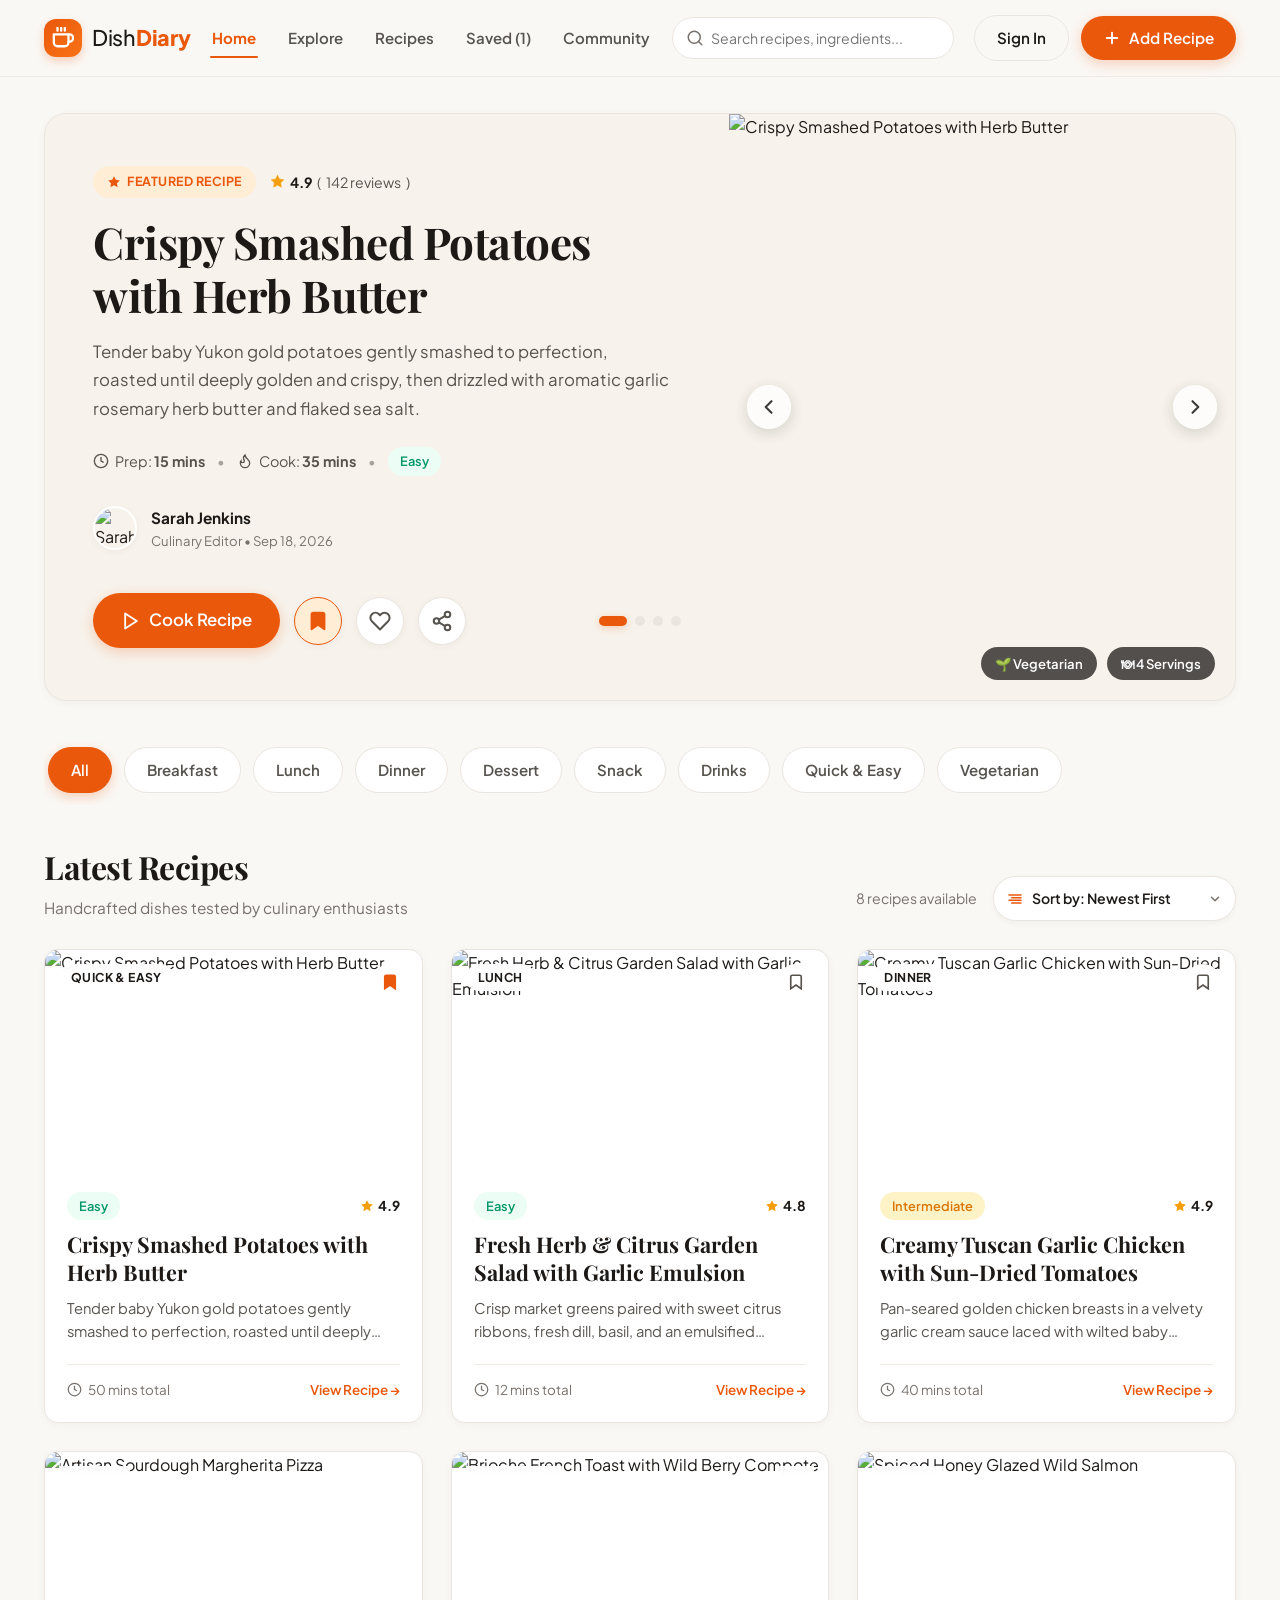
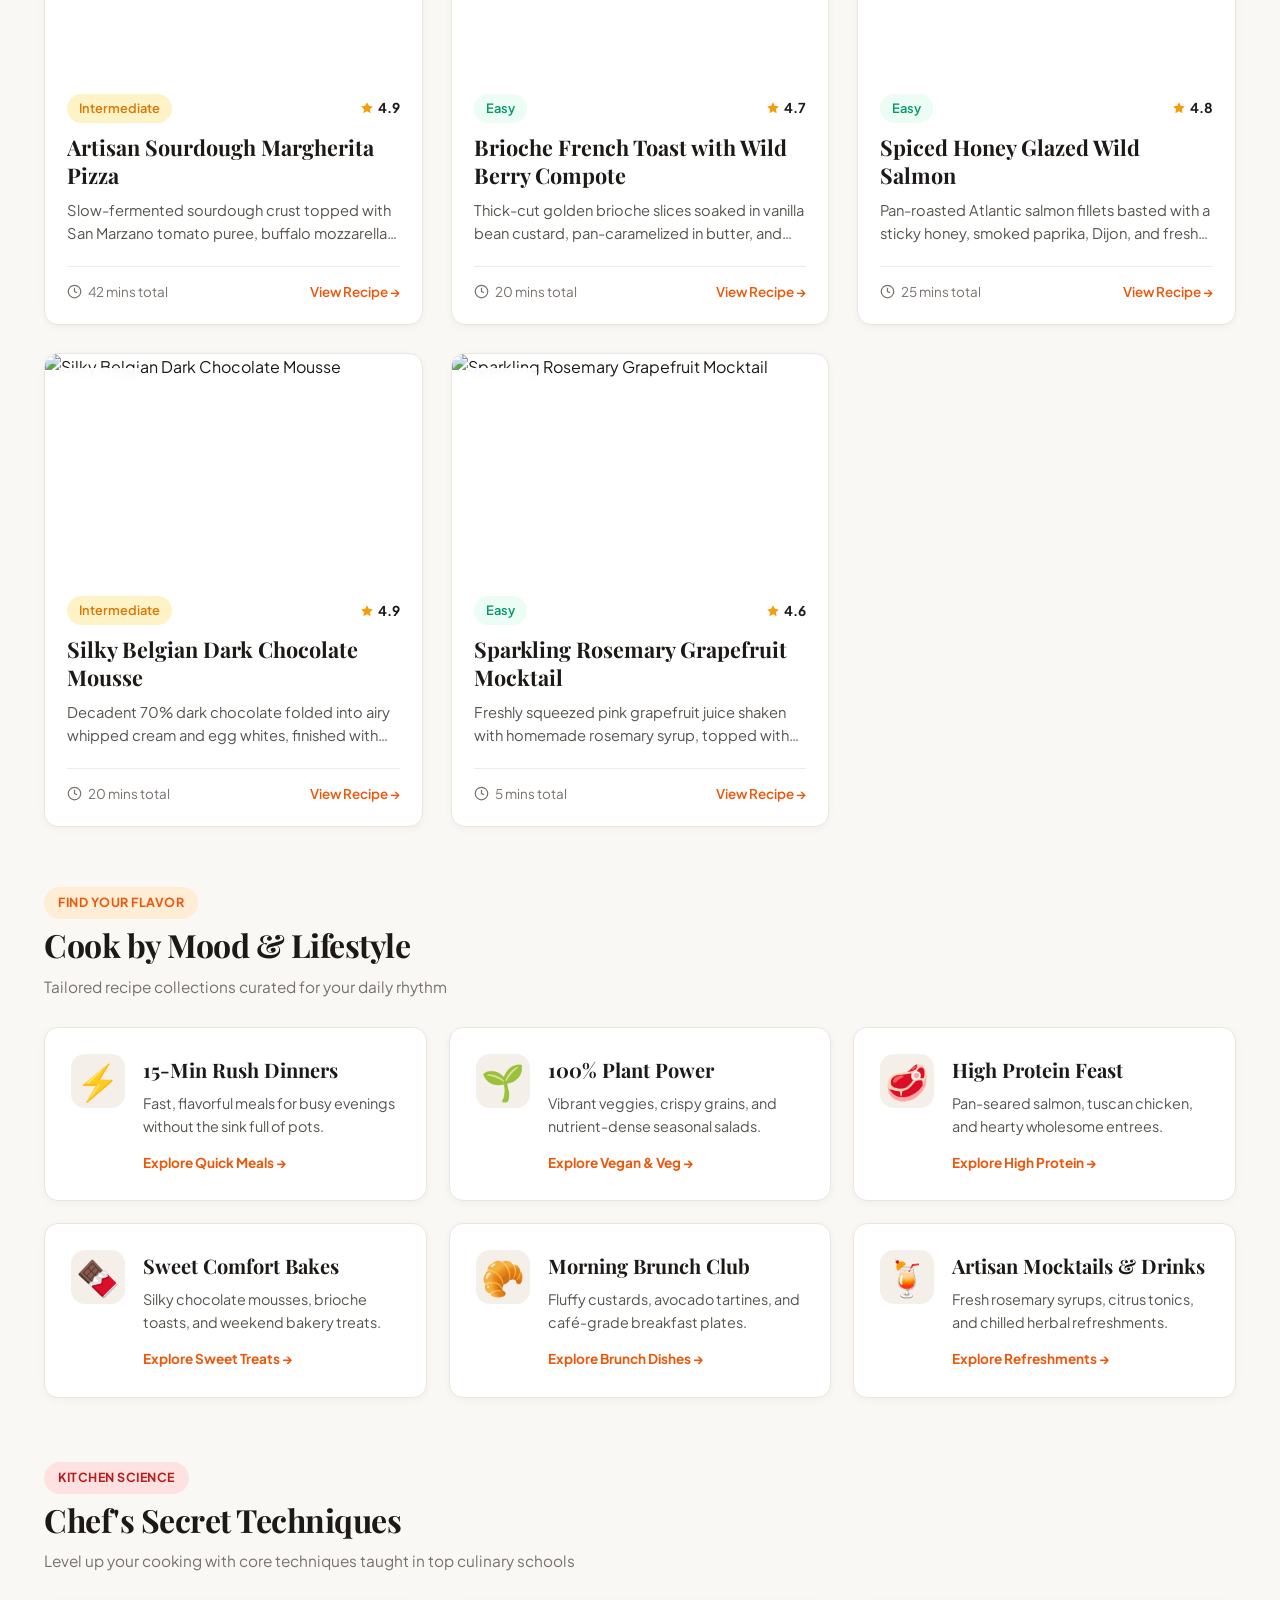
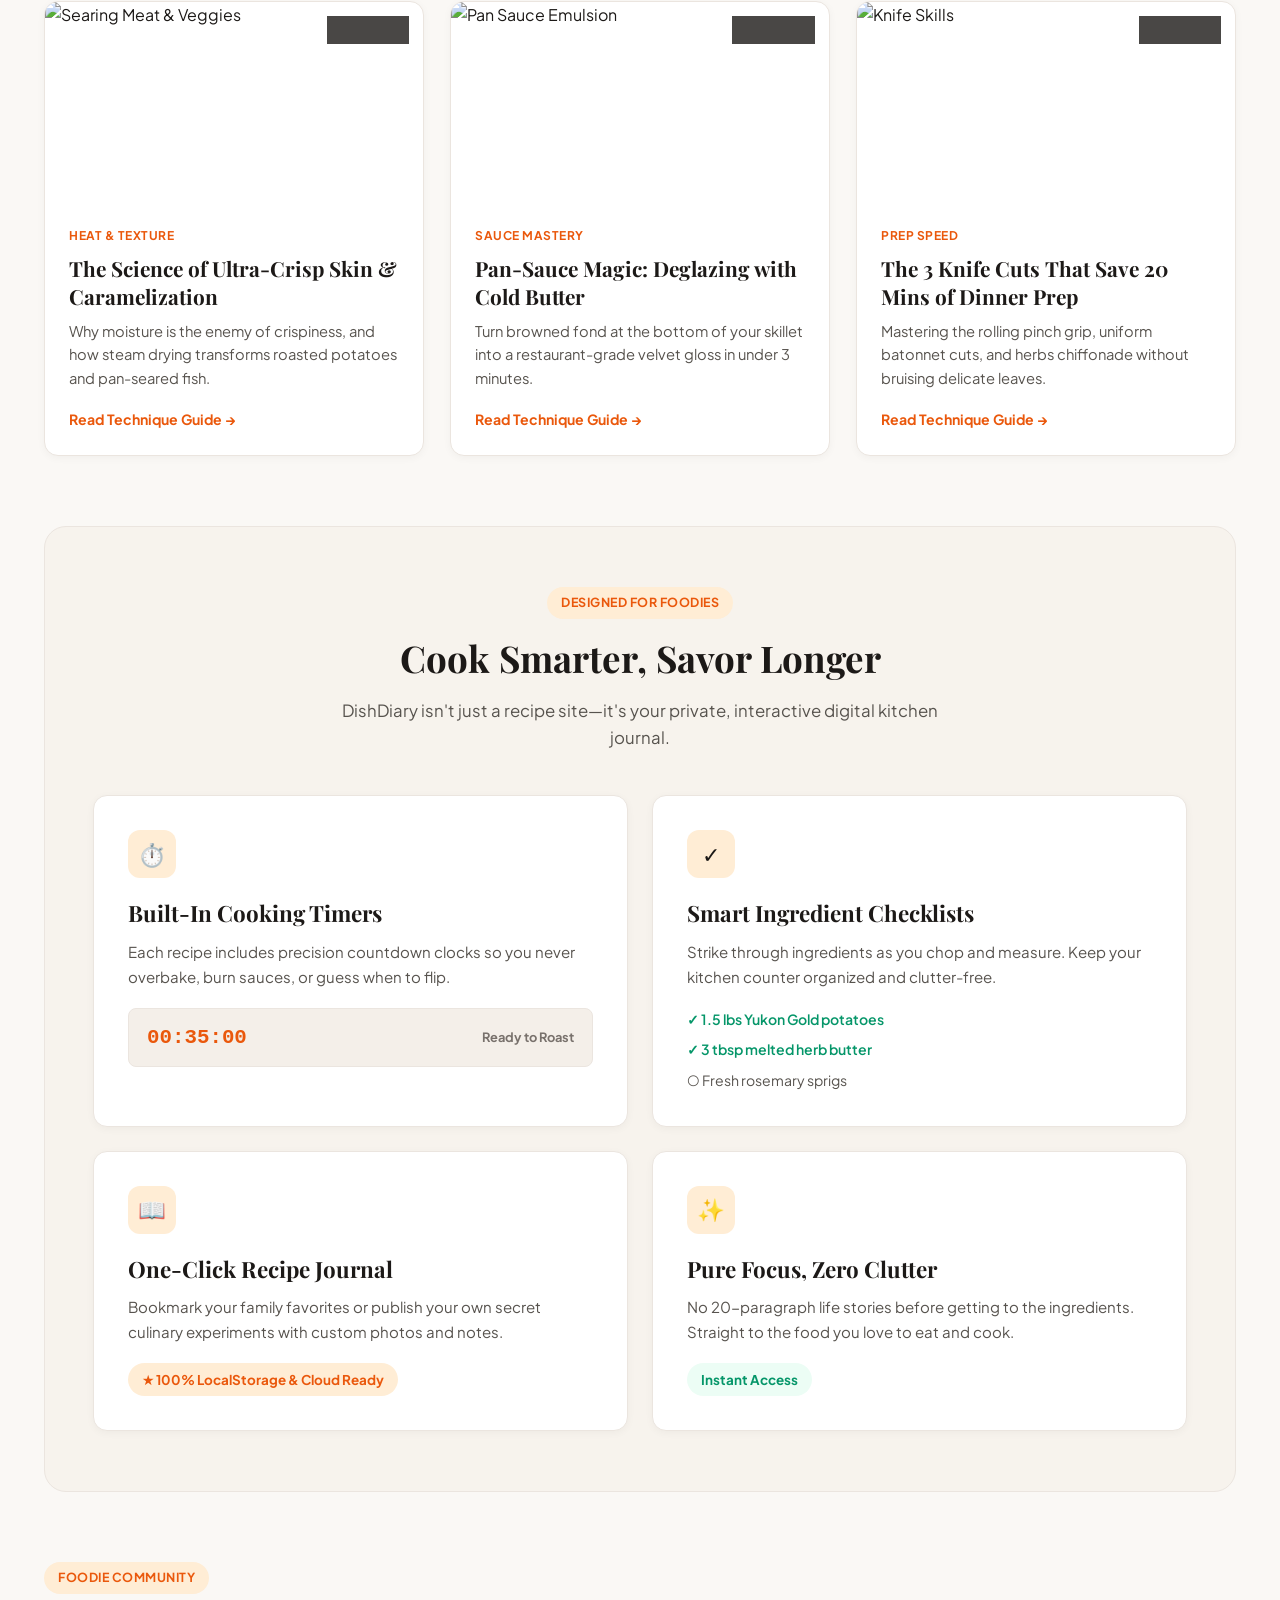
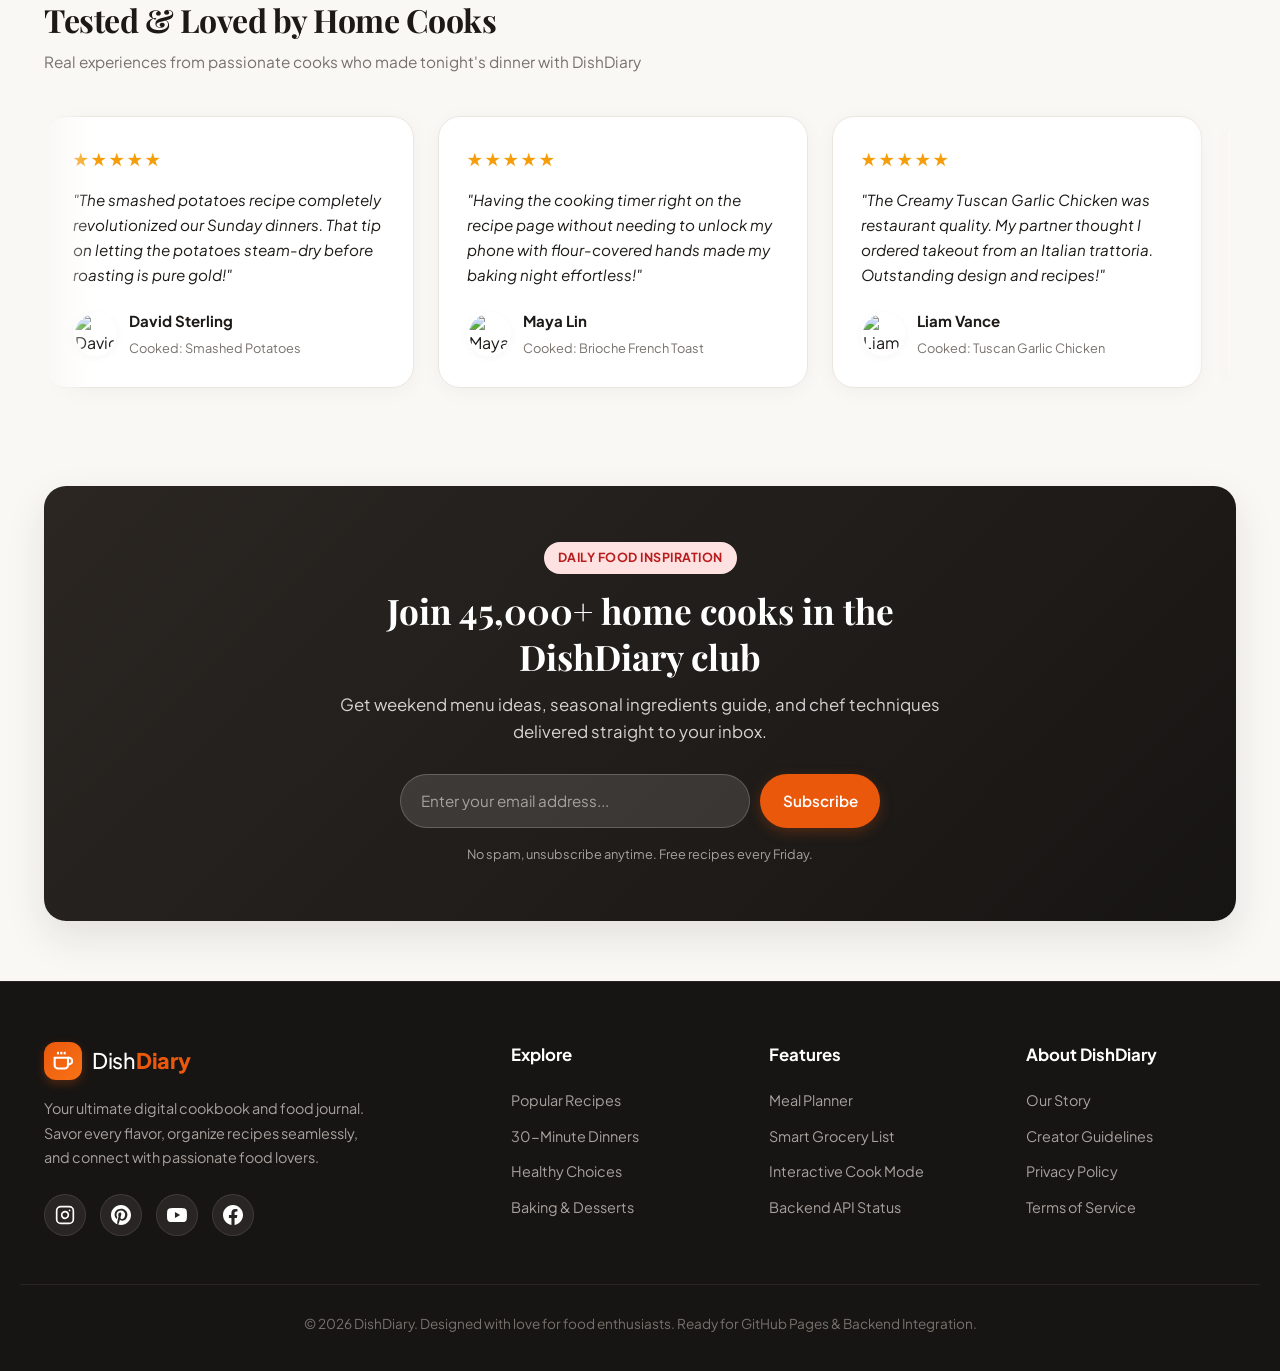
==== commit 3f021a1d: "add initial frontend pages and configuration for recipe application" ====
--- a/frontend/index.html
+++ b/frontend/index.html
@@ -799,7 +799,8 @@
   <!-- Toast Notification Container -->
   <div class="toast-container" id="toastContainer"></div>
 
-  <!-- Application Logic -->
-  <script src="./app.js"></script>
+  <!-- Application Configuration & Logic -->
+  <script src="./config.js?v=2.1"></script>
+  <script src="./app.js?v=2.1"></script>
 </body>
 </html>
